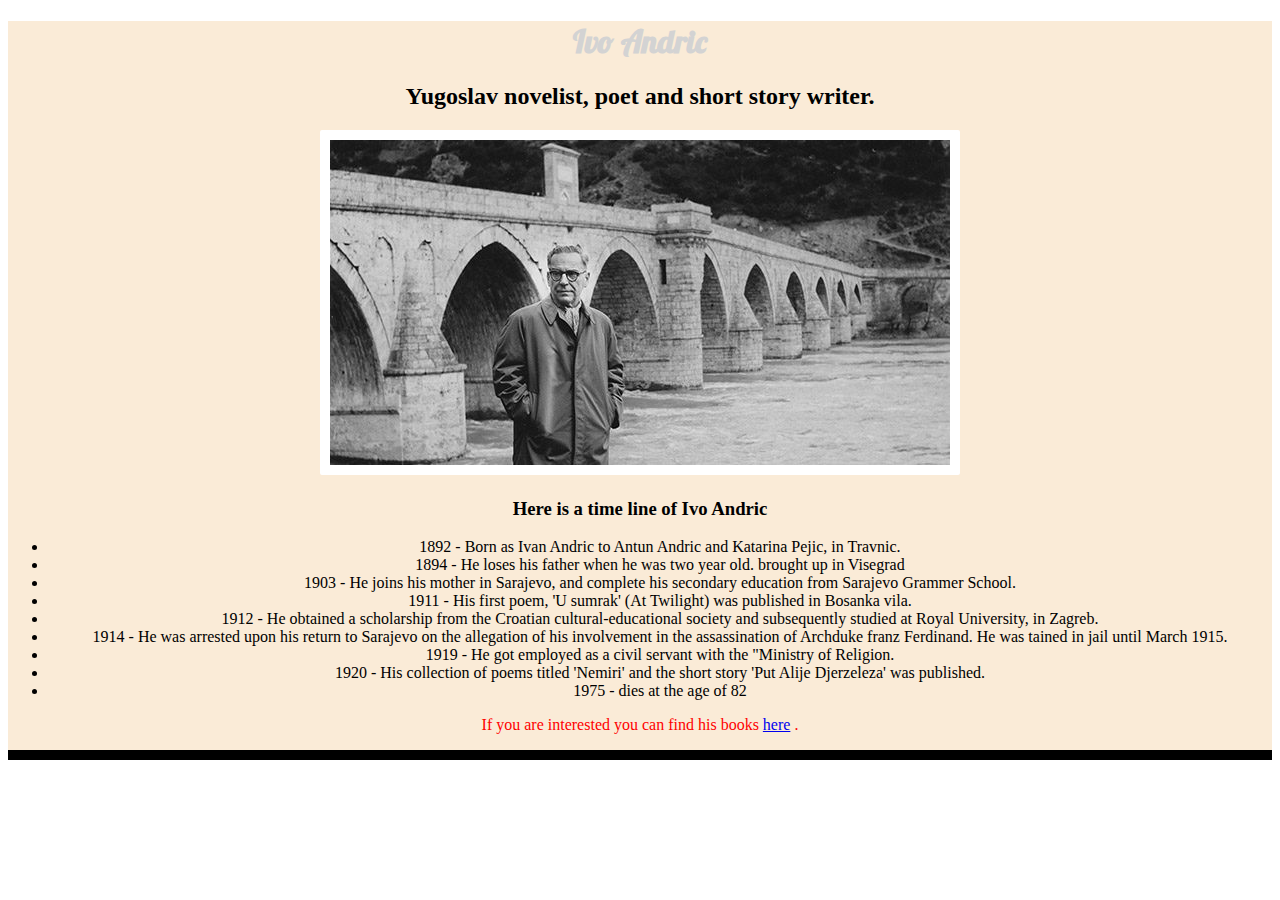
==== index.html @ 1961134b "Add more styling" ====
<!-- Tribute Page -->
<!DOCTYPE html>
<html lang="en">
<head>
    <meta charset="UTF-8">
    <title>Tribute-Page</title>
    <link rel="stylesheet" type="text/css" href="https://fonts.googleapis.com/css?family=Lobster">
    <link rel="stylesheet" type="text/css" href="css/style.css">
</head>
<body>
    <div class="silver-background">
        <header>
            <h1>Ivo Andric</h1>
            <h2>Yugoslav novelist, poet and short story writer.</h2>
        </header>
        <img class="thick-white-border" src="css/Ivo-Andric-na-drini-cuprija-620x325.jpg" alt="Ivo Andric standing next to a bridge.">
        <h3>Here is a time line of Ivo Andric</h3>
        <ul>
            <li>1892 - Born as Ivan Andric to Antun Andric and Katarina Pejic, in Travnic.</li>
            <li>1894 - He loses his father when he was two year old. brought up in Visegrad </li>
            <li>1903 - He joins his mother in Sarajevo, and complete his secondary education from Sarajevo Grammer School.</li>
            <li>1911 - His first poem, 'U sumrak' (At Twilight) was published in Bosanka vila.</li>
            <li>1912 - He obtained a scholarship from the Croatian cultural-educational society and subsequently studied at
            Royal University, in Zagreb.</li>
            <li>1914 - He was arrested upon his return to Sarajevo on the allegation of his involvement in the assassination of
            Archduke franz Ferdinand. He was tained in jail until March 1915.</li>
            <li>1919 - He got employed as a civil servant with the "Ministry of Religion.</li>
            <li>1920 - His collection of poems titled 'Nemiri' and the short story 'Put Alije Djerzeleza' was published.</li>
            <li>1975 - dies at the age of 82</li>
         </ul>
            <p class="red-text silver-background">If you are interested you can find his books <a href="#">here</a> .</p>
            <div class="box"></div>
    </div>
</body>
</html>
---- css/style.css ----
body {
    background-color: white;
    text-align: center;
}

h1 {color: lightgray;
    font-family: Lobster, SansSerif;
    }
.silver-background {
    background-color: antiquewhite;
}

.box {
    border-style:solid;
    border-color:black;
    border-width: 5px;
    text-align: center;
}

.red-text {
    color: red;
}

p {
    font-size: 16px;
    font-family: SansSerif;
    text-align: center;
}

.smaller-image {
    width: 100px;
}

.thick-white-border {
    border-width: 10px;
    border-style: solid;
    border-color: white;
    border-radius:2px;
}
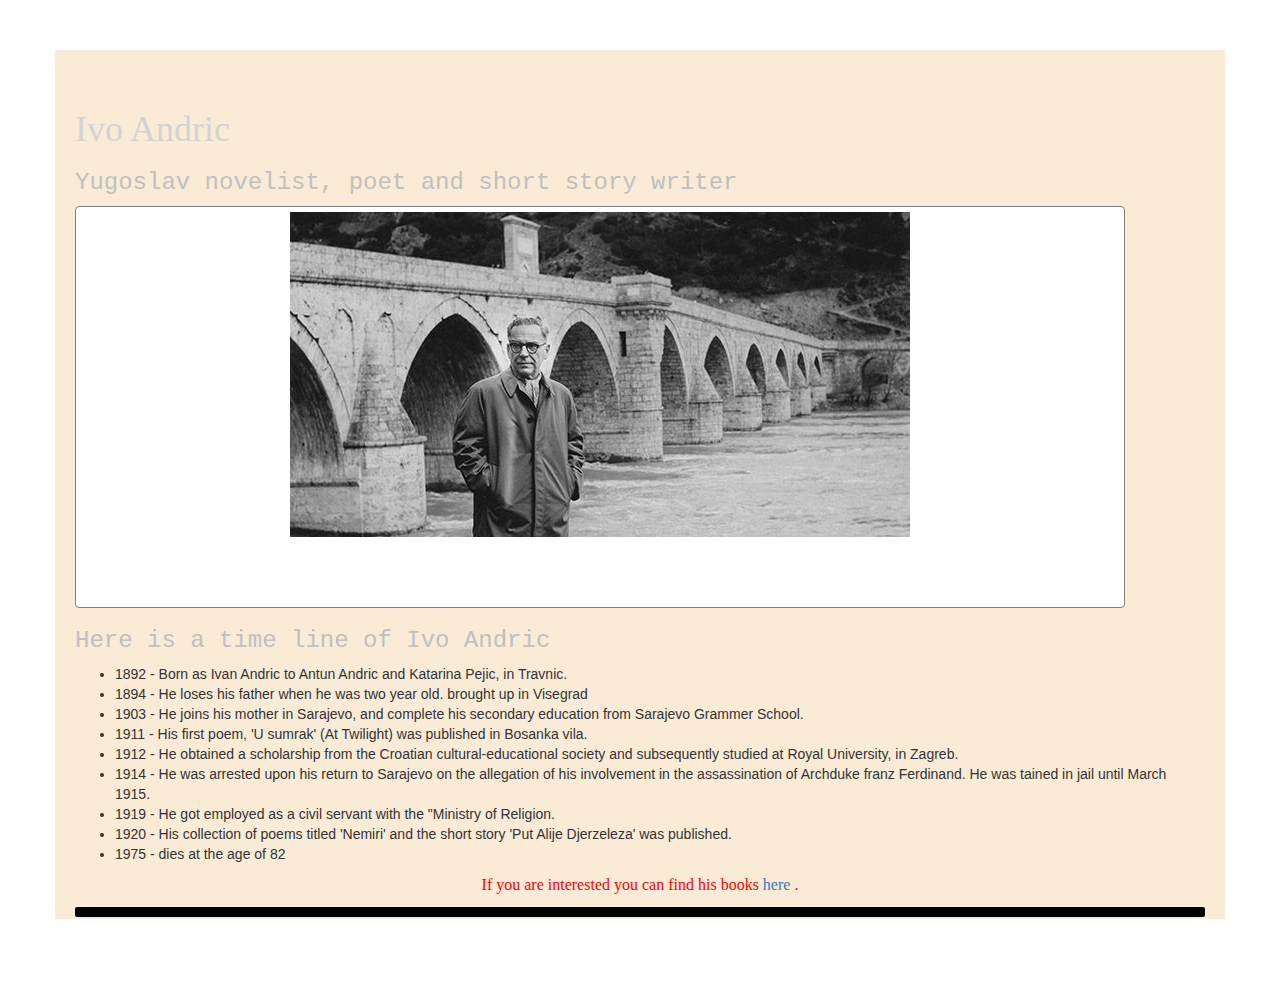
==== commit b3c51e60: "Add bootstrap" ====
--- a/index.html
+++ b/index.html
@@ -4,32 +4,38 @@
 <head>
     <meta charset="UTF-8">
     <title>Tribute-Page</title>
+    <link rel="stylesheet" href="https://maxcdn.bootstrapcdn.com/bootstrap/3.3.7/css/bootstrap.min.css" integrity="sha384-BVYiiSIFeK1dGmJRAkycuHAHRg32OmUcww7on3RYdg4Va+PmSTsz/K68vbdEjh4u" crossorigin="anonymous">
     <link rel="stylesheet" type="text/css" href="https://fonts.googleapis.com/css?family=Lobster">
     <link rel="stylesheet" type="text/css" href="css/style.css">
 </head>
 <body>
-    <div class="silver-background">
-        <header>
-            <h1>Ivo Andric</h1>
-            <h2>Yugoslav novelist, poet and short story writer.</h2>
-        </header>
-        <img class="thick-white-border" src="css/Ivo-Andric-na-drini-cuprija-620x325.jpg" alt="Ivo Andric standing next to a bridge.">
-        <h3>Here is a time line of Ivo Andric</h3>
-        <ul>
-            <li>1892 - Born as Ivan Andric to Antun Andric and Katarina Pejic, in Travnic.</li>
-            <li>1894 - He loses his father when he was two year old. brought up in Visegrad </li>
-            <li>1903 - He joins his mother in Sarajevo, and complete his secondary education from Sarajevo Grammer School.</li>
-            <li>1911 - His first poem, 'U sumrak' (At Twilight) was published in Bosanka vila.</li>
-            <li>1912 - He obtained a scholarship from the Croatian cultural-educational society and subsequently studied at
-            Royal University, in Zagreb.</li>
-            <li>1914 - He was arrested upon his return to Sarajevo on the allegation of his involvement in the assassination of
-            Archduke franz Ferdinand. He was tained in jail until March 1915.</li>
-            <li>1919 - He got employed as a civil servant with the "Ministry of Religion.</li>
-            <li>1920 - His collection of poems titled 'Nemiri' and the short story 'Put Alije Djerzeleza' was published.</li>
-            <li>1975 - dies at the age of 82</li>
-         </ul>
-            <p class="red-text silver-background">If you are interested you can find his books <a href="#">here</a> .</p>
+    <div class="container-fluid">
+         <div class="antiquewhite-background">
+            <header>
+                <h1>Ivo Andric</h1>
+                <h3>Yugoslav novelist, poet and short story writer</h3>
+            </header>
+        <div class="thumbnail">
+            <img src="css/Ivo-Andric-na-drini-cuprija-620x325.jpg" alt="Ivo Andric standing next to a bridge.">
+        </div>
+            <h3>Here is a time line of Ivo Andric</h3>
+            <ul>
+                <li>1892 - Born as Ivan Andric to Antun Andric and Katarina Pejic, in Travnic.</li>
+                <li>1894 - He loses his father when he was two year old. brought up in Visegrad </li>
+                <li>1903 - He joins his mother in Sarajevo, and complete his secondary education from Sarajevo Grammer School.</li>
+                <li>1911 - His first poem, 'U sumrak' (At Twilight) was published in Bosanka vila.</li>
+                <li>1912 - He obtained a scholarship from the Croatian cultural-educational society and subsequently studied at
+                Royal University, in Zagreb.</li>
+                <li>1914 - He was arrested upon his return to Sarajevo on the allegation of his involvement in the assassination of
+                Archduke franz Ferdinand. He was tained in jail until March 1915.</li>
+                <li>1919 - He got employed as a civil servant with the "Ministry of Religion.</li>
+                <li>1920 - His collection of poems titled 'Nemiri' and the short story 'Put Alije Djerzeleza' was published.</li>
+                <li>1975 - dies at the age of 82</li>
+             </ul>
+                 <p class="red-text silver-background">If you are interested you can find his books <a href="#">here</a> .</p>
             <div class="box"></div>
+        </div>
     </div>
+
 </body>
 </html>--- a/css/style.css
+++ b/css/style.css
@@ -1,19 +1,32 @@
 body {
     background-color: white;
-    text-align: center;
 }
 
 h1 {color: lightgray;
-    font-family: Lobster, SansSerif;
+    font-family: SansSerif;
     }
-.silver-background {
+
+h3 {
+    color: silver;
+    font-family: monospace;
+}
+.antiquewhite-background {
     background-color: antiquewhite;
+    padding-top: 40px;
+    padding-right: 20px;
+    padding-bottom: 2px;
+    padding-left: 20px;
+    margin-top: 50px;
+    margin-right: 40px;
+    margin-bottom: 70px;
+    margin-left: 40px;
 }
 
 .box {
     border-style:solid;
     border-color:black;
     border-width: 5px;
+    border-radius: 2px;
     text-align: center;
 }
 
@@ -31,9 +44,11 @@
     width: 100px;
 }
 
-.thick-white-border {
-    border-width: 10px;
-    border-style: solid;
-    border-color: white;
-    border-radius:2px;
+.thumbnail {
+    border: 1px solid  gray;
+    margin-top: 3px ;
+    margin-right: 80px;
+    margin-bottom: 3px;
+    padding: 5px 5px 70px 5px;
+    max-width: ;
 }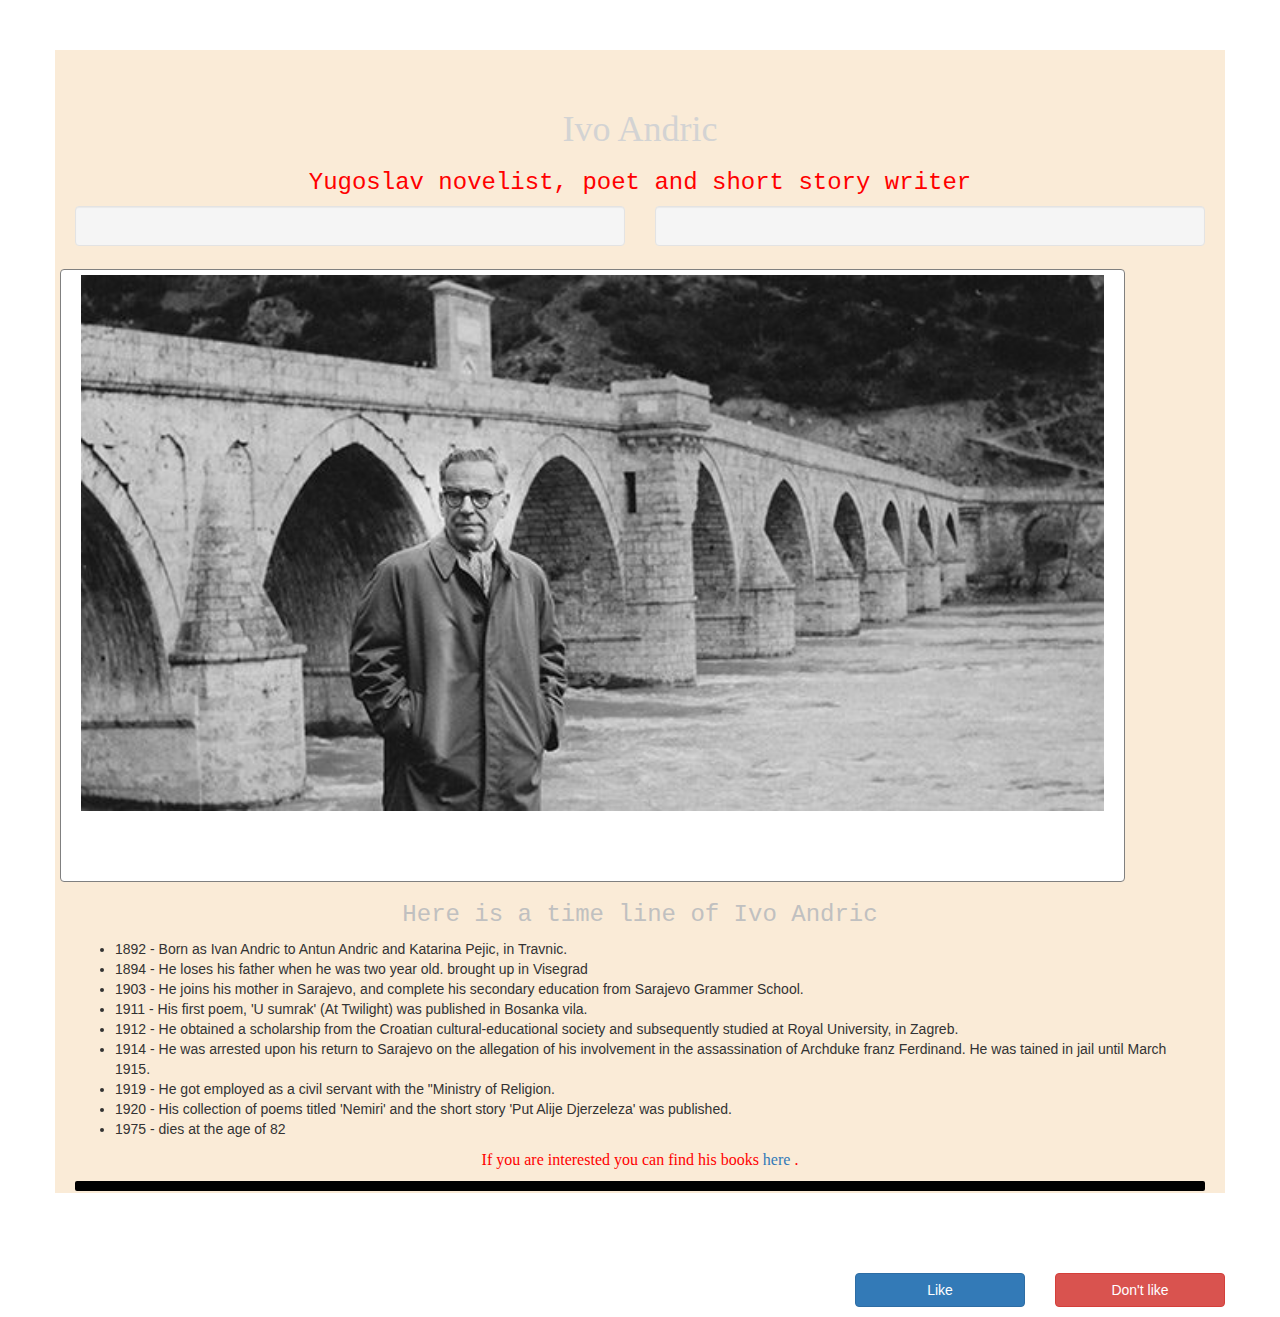
==== commit 38e320a9: "bootstraping" ====
--- a/index.html
+++ b/index.html
@@ -9,16 +9,30 @@
     <link rel="stylesheet" type="text/css" href="css/style.css">
 </head>
 <body>
+
     <div class="container-fluid">
          <div class="antiquewhite-background">
             <header>
-                <h1>Ivo Andric</h1>
-                <h3>Yugoslav novelist, poet and short story writer</h3>
+                <h1 class="text-center">Ivo Andric</h1>
+                <h3 class="text-center red-text">Yugoslav novelist, poet and short story writer</h3>
             </header>
-        <div class="thumbnail">
-            <img src="css/Ivo-Andric-na-drini-cuprija-620x325.jpg" alt="Ivo Andric standing next to a bridge.">
+
+             <div class="row">
+                 <div class="col-xs-6">
+                     <div class="well"></div>
+                 </div>
+                 <div class="col-xs-6">
+                     <div class="well"></div>
+                 </div>
+             </div>
+
+
+        <div class="row thumbnail">
+            <img class="col-xs-12" src="css/Ivo-Andric-na-drini-cuprija-620x325.jpg" alt="Ivo Andric standing next to a bridge.">
         </div>
-            <h3>Here is a time line of Ivo Andric</h3>
+
+            <h3 class="text-center">Here is a time line of Ivo Andric</h3>
+             <div class="content">
             <ul>
                 <li>1892 - Born as Ivan Andric to Antun Andric and Katarina Pejic, in Travnic.</li>
                 <li>1894 - He loses his father when he was two year old. brought up in Visegrad </li>
@@ -32,8 +46,17 @@
                 <li>1920 - His collection of poems titled 'Nemiri' and the short story 'Put Alije Djerzeleza' was published.</li>
                 <li>1975 - dies at the age of 82</li>
              </ul>
+             </div>
                  <p class="red-text silver-background">If you are interested you can find his books <a href="#">here</a> .</p>
             <div class="box"></div>
+        </div>
+        <div class="row" id="footer">
+            <div class="col-xs-8"></div>
+            <div class="col-xs-2"><button class="btn btn-block btn-primary">Like</button>
+            </div>
+            <div class="col-xs-2"><button class="btn btn-block btn-danger">Don't like</button>
+            </div>
+
         </div>
     </div>
 
--- a/css/style.css
+++ b/css/style.css
@@ -1,6 +1,12 @@
 body {
     background-color: white;
 }
+
+#footer {
+    padding: 10px 40px 10px 40px;
+
+    }
+
 
 h1 {color: lightgray;
     font-family: SansSerif;
@@ -12,10 +18,7 @@
 }
 .antiquewhite-background {
     background-color: antiquewhite;
-    padding-top: 40px;
-    padding-right: 20px;
-    padding-bottom: 2px;
-    padding-left: 20px;
+    padding: 40px 20px 2px 20px;
     margin-top: 50px;
     margin-right: 40px;
     margin-bottom: 70px;
@@ -40,9 +43,6 @@
     text-align: center;
 }
 
-.smaller-image {
-    width: 100px;
-}
 
 .thumbnail {
     border: 1px solid  gray;
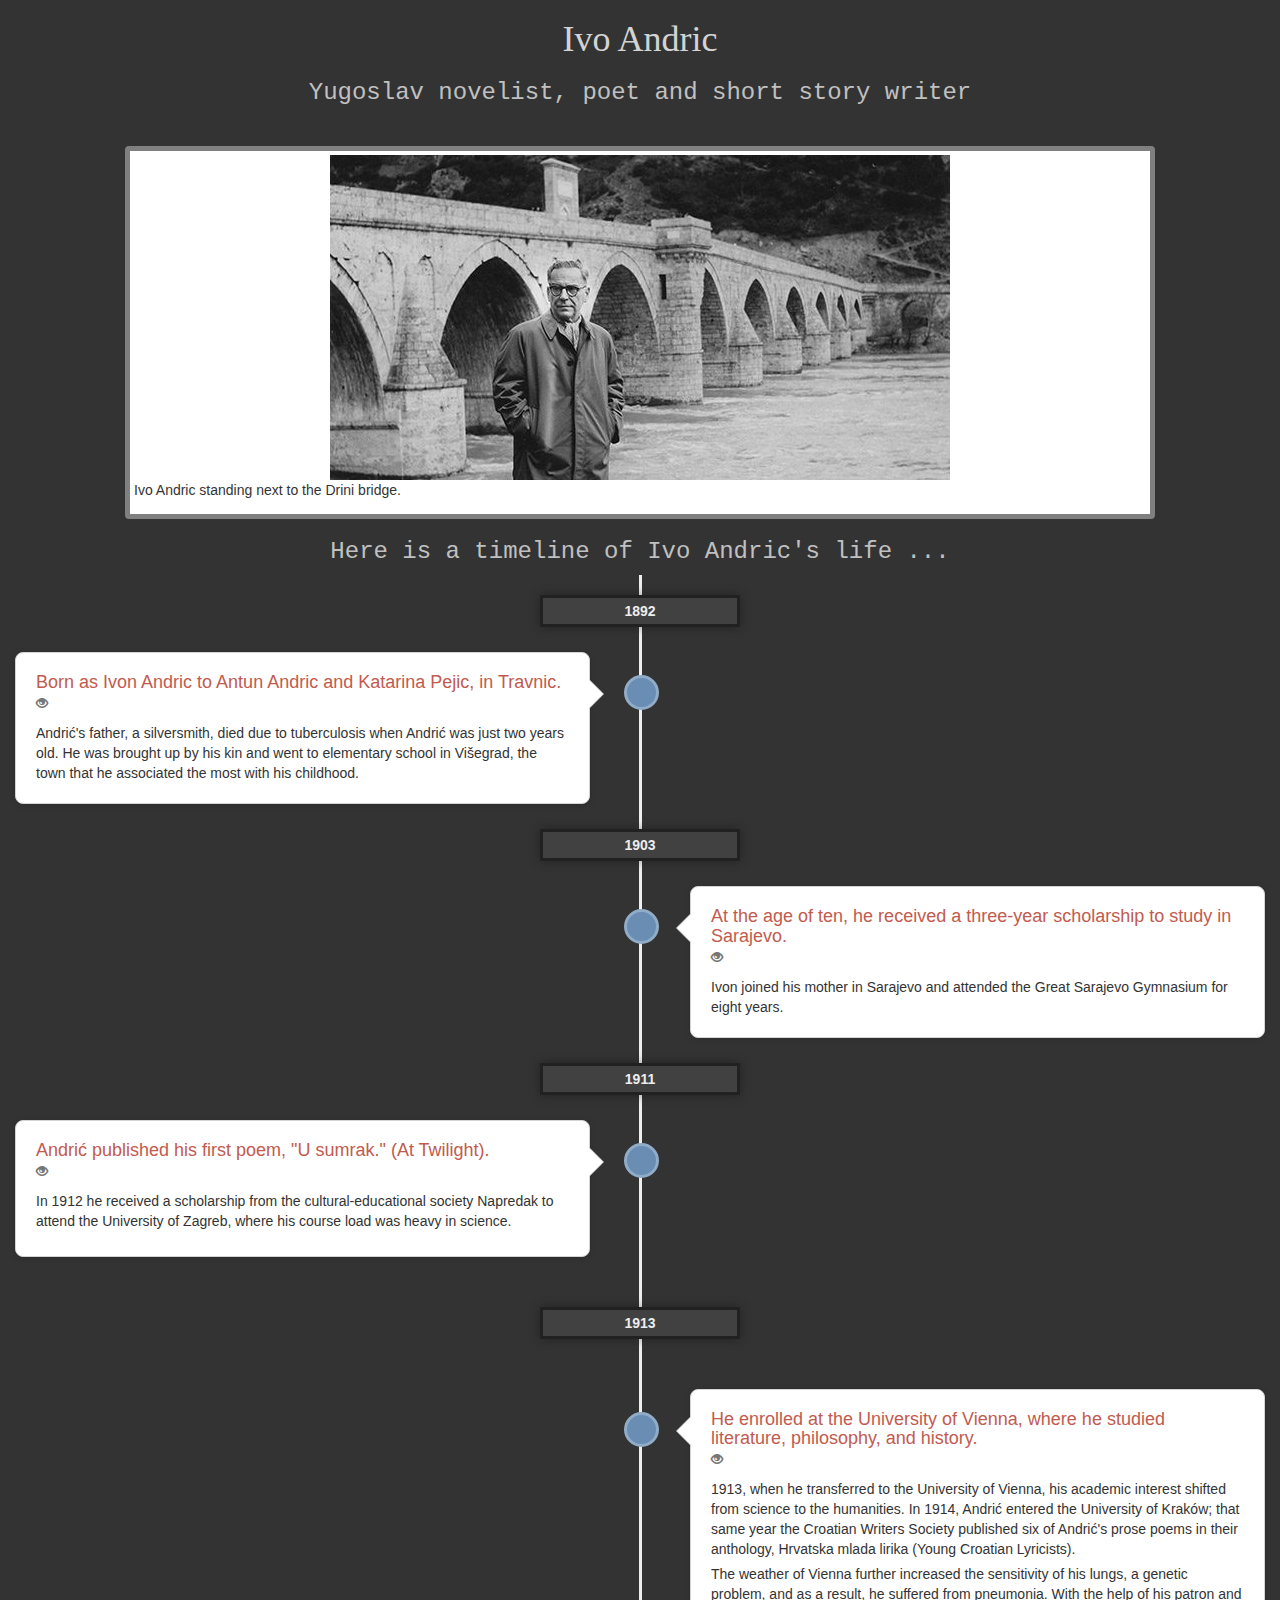
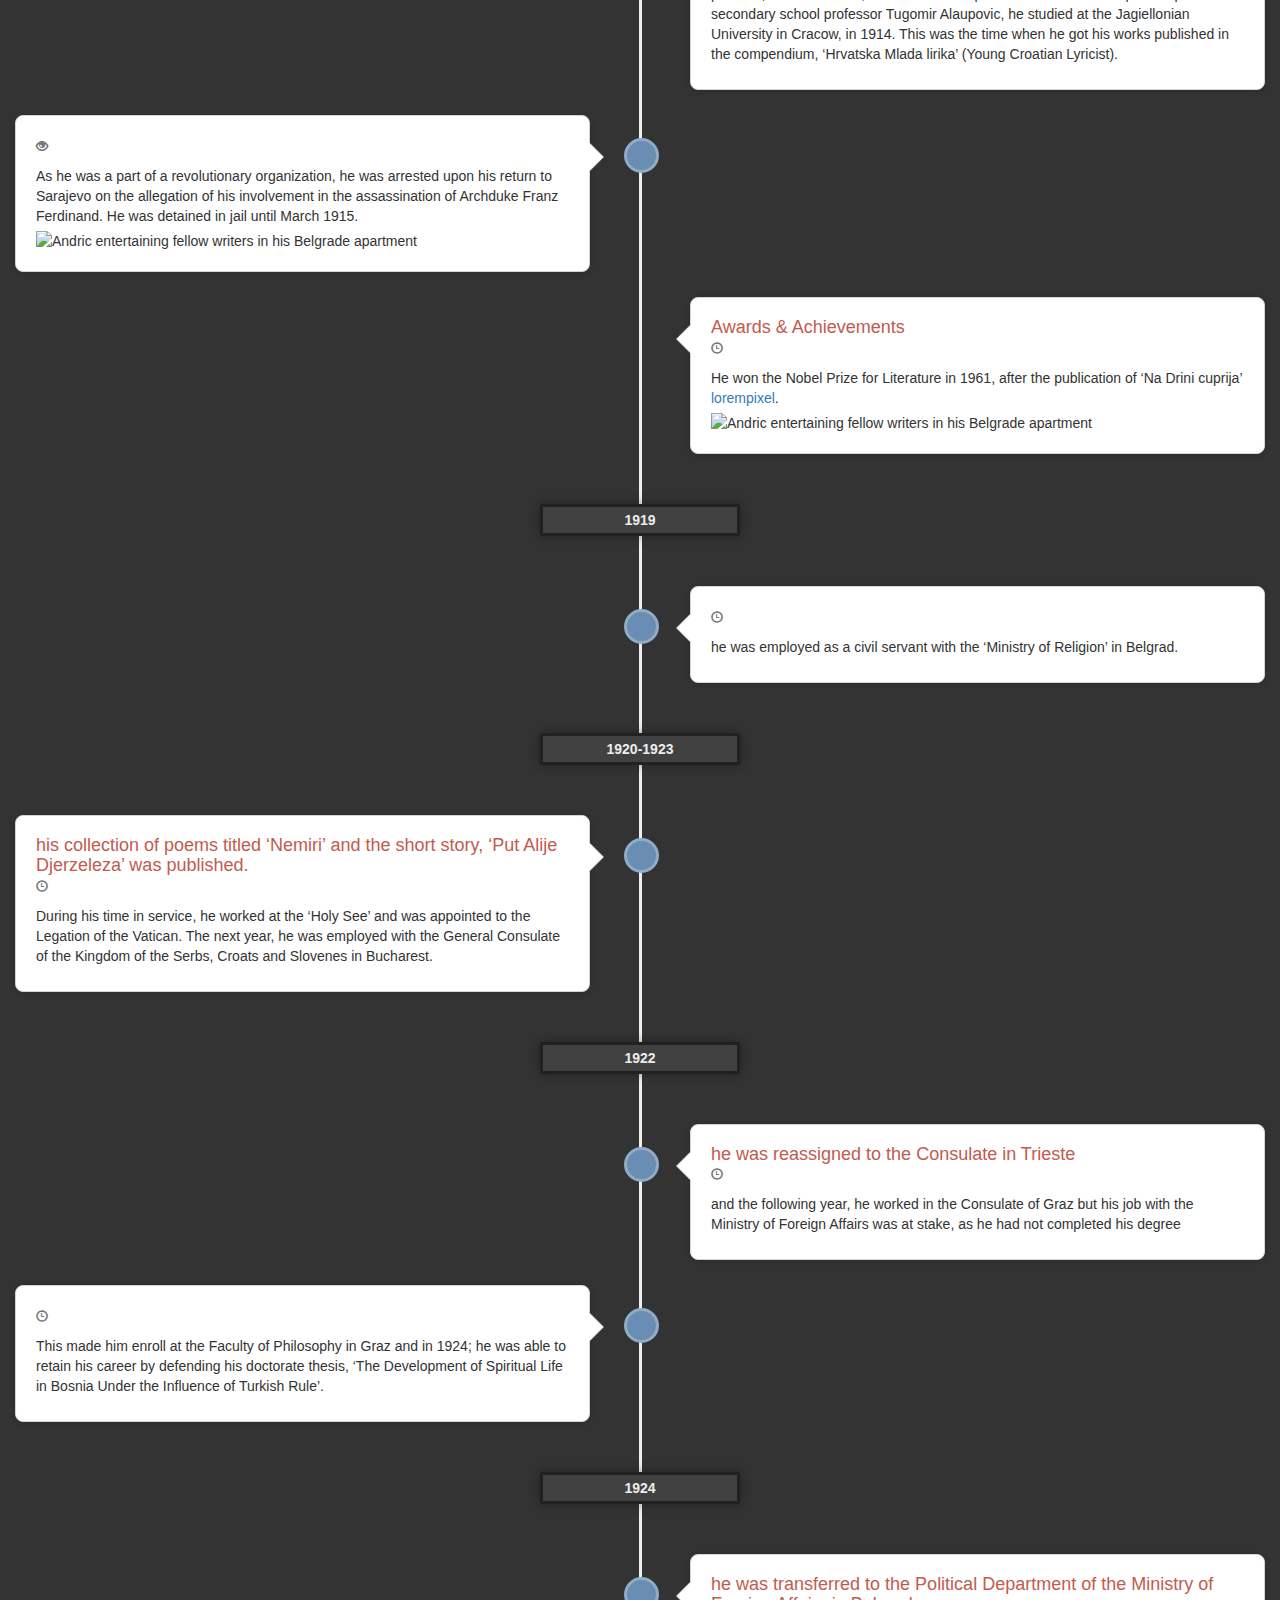
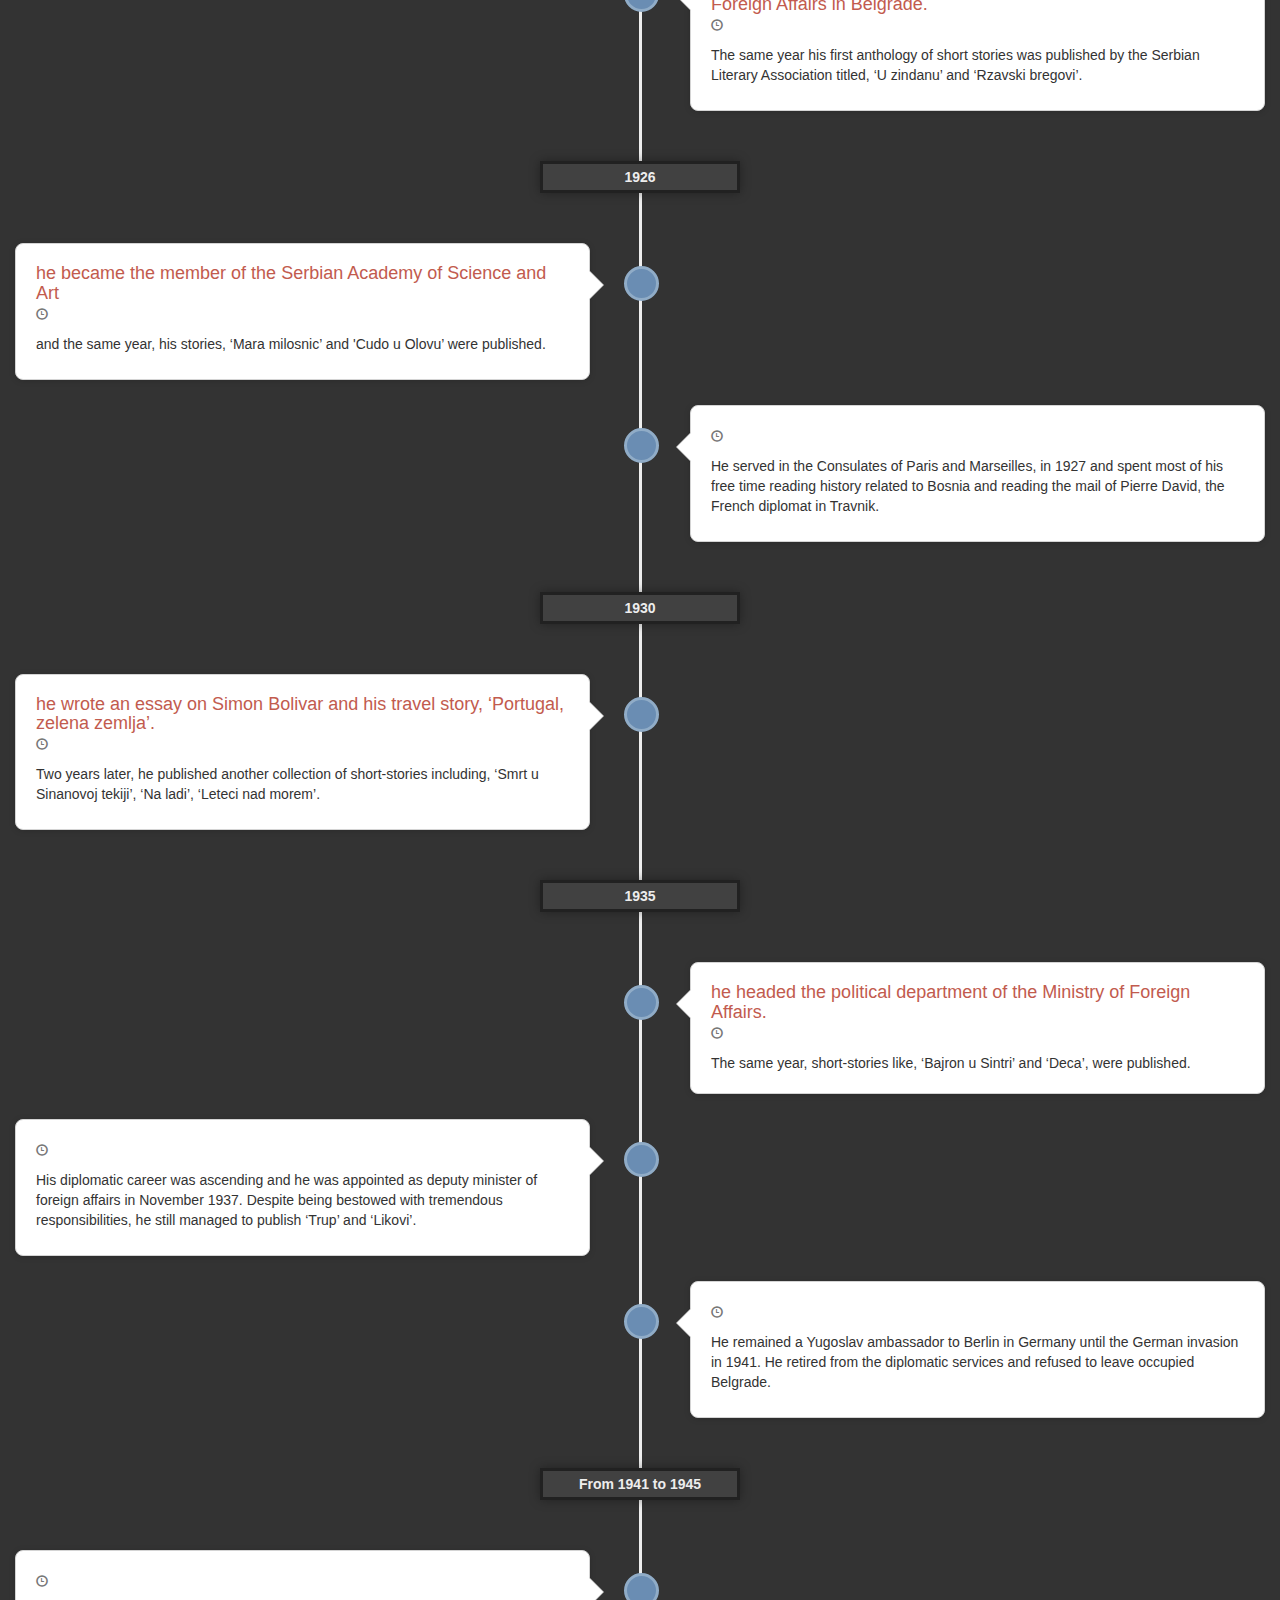
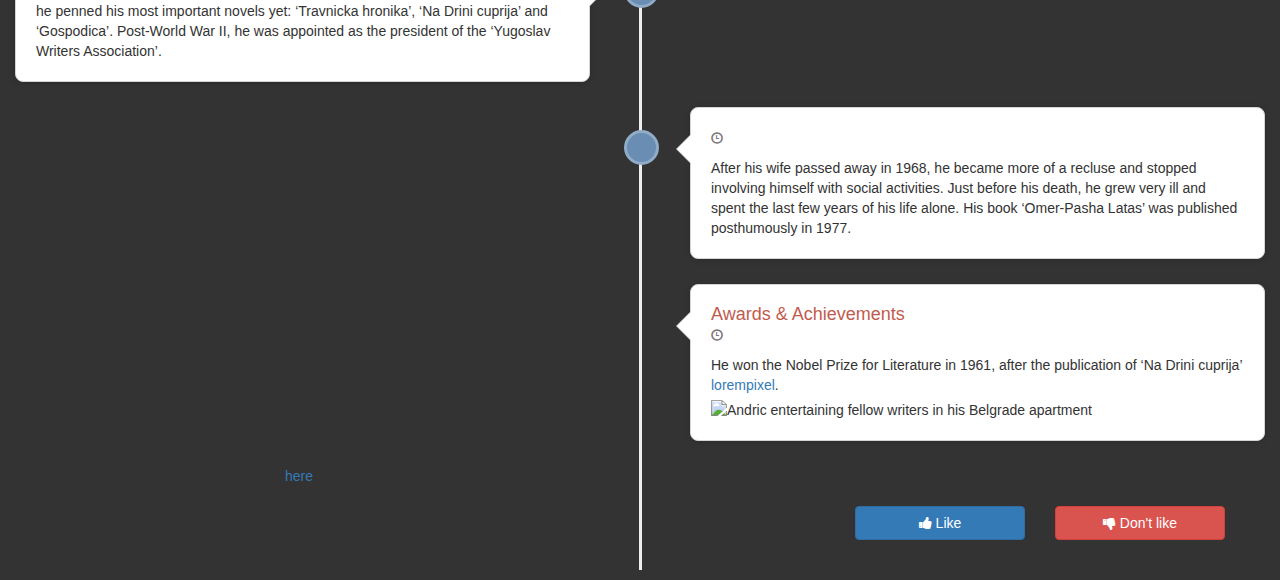
==== commit fa91e615: "Merge pull request #5 from onetoughcookie226/development" ====
--- a/index.html
+++ b/index.html
@@ -5,56 +5,358 @@
     <meta charset="UTF-8">
     <title>Tribute-Page</title>
     <link rel="stylesheet" href="https://maxcdn.bootstrapcdn.com/bootstrap/3.3.7/css/bootstrap.min.css" integrity="sha384-BVYiiSIFeK1dGmJRAkycuHAHRg32OmUcww7on3RYdg4Va+PmSTsz/K68vbdEjh4u" crossorigin="anonymous">
+    <link rel="stylesheet" href="https://maxcdn.bootstrapcdn.com/font-awesome/4.7.0/css/font-awesome.min.css">
+    <link rel="stylesheet" type="text/css" media="all" href="css/bootstrap-glyphicons.css">
     <link rel="stylesheet" type="text/css" href="https://fonts.googleapis.com/css?family=Lobster">
     <link rel="stylesheet" type="text/css" href="css/style.css">
+    <script type="text/javascript" src="js/jquery-1.11.0.min.js"></script>
 </head>
 <body>
-
     <div class="container-fluid">
-         <div class="antiquewhite-background">
+         <div class="">
             <header>
                 <h1 class="text-center">Ivo Andric</h1>
-                <h3 class="text-center red-text">Yugoslav novelist, poet and short story writer</h3>
+                <h3 class="text-center red-text">Yugoslav novelist, poet and short story writer </h3>
+                <p>and winer of the Nobel Prize in Literature in 1961</p>
             </header>
-
-             <div class="row">
-                 <div class="col-xs-6">
-                     <div class="well"></div>
-                 </div>
-                 <div class="col-xs-6">
-                     <div class="well"></div>
+             <div class="thumbnail">
+                 <img class="img-responsive" src="css/Ivo-Andric-na-drini-cuprija-620x325.jpg" alt="">
+                 <div>
+                     <p>Ivo Andric standing next to the Drini bridge.</p>
                  </div>
              </div>
-
-
-        <div class="row thumbnail">
-            <img class="col-xs-12" src="css/Ivo-Andric-na-drini-cuprija-620x325.jpg" alt="Ivo Andric standing next to a bridge.">
-        </div>
-
-            <h3 class="text-center">Here is a time line of Ivo Andric</h3>
              <div class="content">
-            <ul>
-                <li>1892 - Born as Ivan Andric to Antun Andric and Katarina Pejic, in Travnic.</li>
-                <li>1894 - He loses his father when he was two year old. brought up in Visegrad </li>
-                <li>1903 - He joins his mother in Sarajevo, and complete his secondary education from Sarajevo Grammer School.</li>
-                <li>1911 - His first poem, 'U sumrak' (At Twilight) was published in Bosanka vila.</li>
-                <li>1912 - He obtained a scholarship from the Croatian cultural-educational society and subsequently studied at
-                Royal University, in Zagreb.</li>
-                <li>1914 - He was arrested upon his return to Sarajevo on the allegation of his involvement in the assassination of
-                Archduke franz Ferdinand. He was tained in jail until March 1915.</li>
-                <li>1919 - He got employed as a civil servant with the "Ministry of Religion.</li>
-                <li>1920 - His collection of poems titled 'Nemiri' and the short story 'Put Alije Djerzeleza' was published.</li>
-                <li>1975 - dies at the age of 82</li>
-             </ul>
-             </div>
+                 <h3 class="text-center">Here is a timeline of Ivo Andric's life ...</h3>
+                 <ul class="timeline">
+                     <li><div class="tldate">1892</div></li>
+                     <li>
+                         <div class="tl-circ"></div>
+                         <div class="timeline-panel">
+                             <div class="tl-heading">
+                                 <h4>Born as Ivon Andric to Antun Andric and Katarina Pejic, in Travnic.</h4>
+                                 <p><small class="text-muted"><i class="glyphicon glyphicon-eye-open"></i></small></p>
+                             </div>
+                             <div class="tl-body">
+                                 <p>Andrić's  father, a silversmith, died due to tuberculosis when Andrić was just two years old.
+                                    He was brought up by his kin and went to elementary school in Višegrad, the town that he associated the most with his childhood. </p>
+                             </div>
+                         </div>
+                     </li>
+                     <li><div class="tldate">1903</div></li>
+                     <li class="timeline-inverted">
+                         <div class="tl-circ"></div>
+                         <div class="timeline-panel">
+                             <div class="tl-heading">
+                                 <h4>At the age of ten, he received a three-year scholarship to study in Sarajevo.</h4>
+                                 <p><small class="text-muted"><i class="glyphicon glyphicon-eye-open"></i></small></p>
+                             </div>
+                             <div class="tl-body">
+                                 <p>Ivon joined his mother in Sarajevo and attended the Great Sarajevo Gymnasium for eight years.</p>
+                             </div>
+                         </div>
+                     </li>
+                     <li><div class="tldate">1911</div></li>
+                     <li>
+                         <div class="tl-circ"></div>
+                         <div class="timeline-panel">
+                             <div class="tl-heading">
+                                 <h4>Andrić published his first poem, "U sumrak." (At Twilight).</h4>
+                                 <p><small class="text-muted"><i class="glyphicon glyphicon-eye-open"></i></small></p>
+                             </div>
+                             <div class="tl-body">
+                                 <p>In 1912 he received a scholarship from the cultural-educational society Napredak to attend the University of Zagreb, where his course load was heavy in science.</p>
+                                 </p>
+                             </div>
+                         </div>
+                     </li>
+                     <li>
+                     <li><div class="tldate">1913</div></li>
+                     <li>
+                     <li class="timeline-inverted">
+                         <div class="tl-circ"></div>
+                         <div class="timeline-panel">
+                             <div class="tl-heading">
+                                 <h4>He enrolled at the University of Vienna, where he studied literature, philosophy, and history.</h4>
+                                 <p><small class="text-muted"><i class="glyphicon glyphicon-eye-open"></i></small></p>
+                             </div>
+                             <div class="tl-body">
+                                 <p> 1913, when he transferred to the University of Vienna, his academic interest shifted from science to the humanities. In 1914, Andrić entered the University of Kraków; that same year the Croatian Writers Society published six of Andrić's prose poems in their anthology, Hrvatska mlada lirika (Young Croatian Lyricists).</p>
+                                 <p>The weather of Vienna further increased the sensitivity of his lungs, a genetic problem, and as a result, he suffered from pneumonia.
+                                     With the help of his patron and secondary school professor Tugomir Alaupovic, he studied at the Jagiellonian University in Cracow, in 1914. This was the time when he got his works published in the compendium, ‘Hrvatska Mlada lirika’ (Young Croatian Lyricist).</p>
+                                 </p>
+
+                             </div>
+                         </div>
+                     </li>
+
+
+                     <li>
+                         <div class="tl-circ"></div>
+                         <div class="timeline-panel">
+                             <div class="tl-heading">
+                                 <h4></h4>
+                                 <p><small class="text-muted"><i class="glyphicon glyphicon-eye-open"></i></small></p>
+                             </div>
+                             <div class="tl-body">
+                                 <p>As he was a part of a revolutionary organization, he was arrested upon his return to Sarajevo on the allegation of his involvement in the assassination of Archduke Franz Ferdinand. He was detained in jail until March 1915.</p>
+                                 <p><img class="img-responsive" src="css/Young-Bosnia-Štrajkacki-odborsarajevskih-djackih-demonstracija-februar-1912.jpg" alt="Andric entertaining fellow writers in his Belgrade apartment"></p>
+
+                             </div>
+                         </div>
+                     </li>
+                     <li class="timeline-inverted">
+                         <div class="timeline-panel">
+                             <div class="tl-heading">
+                                 <h4>Awards & Achievements</h4>
+                                 <p><small class="text-muted"><i class="glyphicon glyphicon-time"></i></small></p>
+                             </div>
+                             <div class="tl-body">
+                                 <p>He won the Nobel Prize for Literature in 1961, after the publication of ‘Na Drini cuprija’ <a href="http://lorempixel.com/">lorempixel</a>.</p>
+
+                                 <p><img class="img-responsive" src="css/Young-Bosnia-Štrajkacki-odborsarajevskih-djackih-demonstracija-februar-1912.jpg" alt="Andric entertaining fellow writers in his Belgrade apartment"></p>
+                             </div>
+                         </div>
+                     </li>
+
+                     <li>
+                     <li><div class="tldate">1919</div></li>
+                     <li>
+
+                     <li class="timeline-inverted">
+                         <div class="tl-circ"></div>
+                         <div class="timeline-panel">
+                             <div class="tl-heading">
+                                 <h4></h4>
+                                 <p><small class="text-muted"><i class="glyphicon glyphicon-time"></i></small></p>
+                             </div>
+                             <div class="tl-body">
+                                 <p>he was employed as a civil servant with the ‘Ministry of Religion’ in Belgrad.</p>
+                                 </p>
+                             </div>
+                         </div>
+                     </li>
+
+                     <li>
+                     <li><div class="tldate">1920-1923</div></li>
+                     <li>
+
+                     <li class="">
+                         <div class="tl-circ"></div>
+                         <div class="timeline-panel">
+                             <div class="tl-heading">
+                                 <h4>his collection of poems titled ‘Nemiri’ and the short story, ‘Put Alije Djerzeleza’ was published.</h4>
+                                 <p><small class="text-muted"><i class="glyphicon glyphicon-time"></i></small></p>
+                             </div>
+                             <div class="tl-body">
+                                 <p>During his time in service, he worked at the ‘Holy See’ and was appointed to the Legation of the Vatican. The next year, he was employed with the General Consulate of the Kingdom of the Serbs, Croats and Slovenes in Bucharest.</p>
+                                 </p>
+                             </div>
+                         </div>
+                     </li>
+
+                     <li>
+                     <li><div class="tldate">1922</div></li>
+                     <li>
+
+                     <li class="timeline-inverted">
+                         <div class="tl-circ"></div>
+                         <div class="timeline-panel">
+                             <div class="tl-heading">
+                                 <h4>he was reassigned to the Consulate in Trieste </h4>
+                                 <p><small class="text-muted"><i class="glyphicon glyphicon-time"></i></small></p>
+                             </div>
+                             <div class="tl-body">
+                                 <p>and the following year, he worked in the Consulate of Graz but his job with the Ministry of Foreign Affairs was at stake, as he had not completed his degree</p>
+                                 </p>
+                             </div>
+                         </div>
+                     </li>
+
+                     <li>
+                         <div class="tl-circ"></div>
+                         <div class="timeline-panel">
+                             <div class="tl-heading">
+                                 <h4></h4>
+                                 <p><small class="text-muted"><i class="glyphicon glyphicon-time"></i></small></p>
+                             </div>
+                             <div class="tl-body">
+                                 <p>This made him enroll at the Faculty of Philosophy in Graz and in 1924; he was able to retain his career by defending his doctorate thesis, ‘The Development of Spiritual Life in Bosnia Under the Influence of Turkish Rule’.</p>
+                                 </p>
+                             </div>
+                         </div>
+                     </li>
+
+                     <li>
+                     <li><div class="tldate">1924</div></li>
+                     <li>
+
+                     <li class="timeline-inverted">
+                         <div class="tl-circ"></div>
+                         <div class="timeline-panel">
+                             <div class="tl-heading">
+                                 <h4>he was transferred to the Political Department of the Ministry of Foreign Affairs in Belgrade.</h4>
+                                 <p><small class="text-muted"><i class="glyphicon glyphicon-time"></i></small></p>
+                             </div>
+                             <div class="tl-body">
+                                 <p>The same year his first anthology of short stories was published by the Serbian Literary Association titled, ‘U zindanu’ and ‘Rzavski bregovi’.</p>
+                                 </p>
+                             </div>
+                         </div>
+                     </li>
+
+                     <li>
+                     <li><div class="tldate">1926</div></li>
+                     <li>
+
+                     <li>
+                         <div class="tl-circ"></div>
+                         <div class="timeline-panel">
+                             <div class="tl-heading">
+                                 <h4>he became the member of the Serbian Academy of Science and Art</h4>
+                                 <p><small class="text-muted"><i class="glyphicon glyphicon-time"></i></small></p>
+                             </div>
+                             <div class="tl-body">
+                                 <p>and the same year, his stories, ‘Mara milosnic’ and 'Cudo u Olovu’ were published.</p>
+                                 </p>
+                             </div>
+                         </div>
+                     </li>
+
+                     <li class="timeline-inverted">
+                         <div class="tl-circ"></div>
+                         <div class="timeline-panel">
+                             <div class="tl-heading">
+                                 <h4></h4>
+                                 <p><small class="text-muted"><i class="glyphicon glyphicon-time"></i></small></p>
+                             </div>
+                             <div class="tl-body">
+                                 <p>He served in the Consulates of Paris and Marseilles, in 1927 and spent most of his free time reading history related to Bosnia and reading the mail of Pierre David, the French diplomat in Travnik.</p>
+                                 </p>
+                             </div>
+                         </div>
+                     </li>
+
+                     <li>
+                     <li><div class="tldate">1930</div></li>
+                     <li>
+
+                     <li>
+                         <div class="tl-circ"></div>
+                         <div class="timeline-panel">
+                             <div class="tl-heading">
+                                 <h4>he wrote an essay on Simon Bolivar and his travel story, ‘Portugal, zelena zemlja’.</h4>
+                                 <p><small class="text-muted"><i class="glyphicon glyphicon-time"></i></small></p>
+                             </div>
+                             <div class="tl-body">
+                                 <p>Two years later, he published another collection of short-stories including, ‘Smrt u Sinanovoj tekiji’, ‘Na ladi’, ‘Leteci nad morem’.</p>
+                                 </p>
+                             </div>
+                         </div>
+                     </li>
+                     <li>
+                     <li><div class="tldate">1935</div></li>
+                     <li>
+
+                     <li class="timeline-inverted">
+                         <div class="tl-circ"></div>
+                         <div class="timeline-panel">
+                             <div class="tl-heading">
+                                 <h4>he headed the political department of the Ministry of Foreign Affairs. </h4>
+                                 <p><small class="text-muted"><i class="glyphicon glyphicon-time"></i></small></p>
+                             </div>
+                             <div class="tl-body">
+                                 <p>The same year, short-stories like, ‘Bajron u Sintri’ and ‘Deca’, were published.</p>
+                             </div>
+                         </div>
+                     </li>
+
+
+                     <li>
+                         <div class="tl-circ"></div>
+                         <div class="timeline-panel">
+                             <div class="tl-heading">
+                                 <!--<h4></h4>-->
+                                 <p><small class="text-muted"><i class="glyphicon glyphicon-time"></i></small></p>
+                             </div>
+                             <div class="tl-body">
+
+                                 <p>His diplomatic career was ascending and he was appointed as deputy minister of foreign affairs in November 1937. Despite being bestowed with tremendous responsibilities, he still managed to publish ‘Trup’ and ‘Likovi’.</p>
+                                 </p>
+                             </div>
+                         </div>
+                     </li>
+
+                     <li class="timeline-inverted">
+                         <div class="tl-circ"></div>
+                         <div class="timeline-panel">
+                             <div class="tl-heading">
+                                 <!--<h4></h4>-->
+                                 <p><small class="text-muted"><i class="glyphicon glyphicon-time"></i></small></p>
+                             </div>
+                             <div class="tl-body">
+
+                                 <p> He remained a Yugoslav ambassador to Berlin in Germany until the German invasion in 1941. He retired from the diplomatic services and refused to leave occupied Belgrade.</p>
+                                 </p>
+                             </div>
+                         </div>
+                     </li>
+
+                     <li>
+                     <li><div class="tldate">From 1941 to 1945</div></li>
+                     <li>
+
+                     <li>
+                         <div class="tl-circ"></div>
+                         <div class="timeline-panel">
+                             <div class="tl-heading">
+                                 <h4></h4>
+                                 <p><small class="text-muted"><i class="glyphicon glyphicon-time"></i></small></p>
+                             </div>
+                             <div class="tl-body">
+                                 <p>he penned his most important novels yet: ‘Travnicka hronika’, ‘Na Drini cuprija’ and ‘Gospodica’. Post-World War II, he was appointed as the president of the ‘Yugoslav Writers Association’.</p>
+                             </div>
+                         </div>
+                     </li>
+
+
+                     <li class="timeline-inverted">
+                         <div class="tl-circ"></div>
+                         <div class="timeline-panel">
+                             <div class="tl-heading">
+                                 <h4></h4>
+                                 <p><small class="text-muted"><i class="glyphicon glyphicon-time"></i></small></p>
+                             </div>
+                             <div class="tl-body">
+                                 <p>After his wife passed away in 1968, he became more of a recluse and stopped involving himself with social activities. Just before his death, he grew very ill and spent the last few years of his life alone.
+                                     His book ‘Omer-Pasha Latas’ was published posthumously in 1977.</p>
+                             </div>
+                         </div>
+                     </li>
+
+
+
+                     <li class="timeline-inverted">
+                         <div class="timeline-panel">
+                             <div class="tl-heading">
+                                 <h4>Awards & Achievements</h4>
+                                 <p><small class="text-muted"><i class="glyphicon glyphicon-time"></i></small></p>
+                             </div>
+                             <div class="tl-body">
+                                 <p>He won the Nobel Prize for Literature in 1961, after the publication of ‘Na Drini cuprija’ <a href="http://lorempixel.com/">lorempixel</a>.</p>
+
+                                 <p><img class="img-responsive" src="css/Andric.jpg" alt="Andric entertaining fellow writers in his Belgrade apartment"></p>
+                             </div>
+                         </div>
+                     </li>
+
+
                  <p class="red-text silver-background">If you are interested you can find his books <a href="#">here</a> .</p>
             <div class="box"></div>
-        </div>
         <div class="row" id="footer">
             <div class="col-xs-8"></div>
-            <div class="col-xs-2"><button class="btn btn-block btn-primary">Like</button>
+            <div class="col-xs-2"><button class="btn btn-block btn-primary"><i class="fa fa-thumbs-up"></i>&nbsp;Like</button>
             </div>
-            <div class="col-xs-2"><button class="btn btn-block btn-danger">Don't like</button>
+            <div class="col-xs-2"><button class="btn btn-block btn-danger"><i class="fa fa-thumbs-down"></i>&nbsp;Don't like</button>
             </div>
 
         </div>
--- a/css/style.css
+++ b/css/style.css
@@ -1,11 +1,3 @@
-body {
-    background-color: white;
-}
-
-#footer {
-    padding: 10px 40px 10px 40px;
-
-    }
 
 
 h1 {color: lightgray;
@@ -16,39 +8,238 @@
     color: silver;
     font-family: monospace;
 }
-.antiquewhite-background {
-    background-color: antiquewhite;
-    padding: 40px 20px 2px 20px;
-    margin-top: 50px;
-    margin-right: 40px;
-    margin-bottom: 70px;
-    margin-left: 40px;
-}
-
-.box {
-    border-style:solid;
-    border-color:black;
-    border-width: 5px;
-    border-radius: 2px;
+
+
+
+.thumbnail {
+    border: 5px solid  gray;
+    /*max-width: 70%;*/
+    /*position: center;*/
+    margin-left: 110px;
+    margin-right: 110px;
+
+    /*max-width: 750px;*/
+    /*position: center;*/
+}
+
+
+#footer {
+    padding: 10px 40px 10px 40px;
+
+}
+
+
+
+
+
+body { background: #333; }
+
+img { border: 0; max-width: 100%; }
+
+.page-header h1 {
+    font-size: 3.26em;
     text-align: center;
-}
-
-.red-text {
-    color: red;
-}
-
-p {
-    font-size: 16px;
-    font-family: SansSerif;
+    color: #efefef;
+    text-shadow: 1px 1px 0 #000;
+}
+
+/** timeline box structure **/
+.timeline {
+    list-style: none;
+    padding: 20px 0 20px;
+    position: relative;
+}
+
+.timeline:before {
+    top: 0;
+    bottom: 0;
+    position: absolute;
+    content: " ";
+    width: 3px;
+    background-color: #eee;
+    left: 50%;
+    margin-left: -1.5px;
+}
+
+.tldate {
+    display: block;
+    width: 200px;
+    background: #414141;
+    border: 3px solid #212121;
+    color: #ededed;
+    margin: 0 auto;
+    padding: 3px 0;
+    font-weight: bold;
     text-align: center;
-}
-
-
-.thumbnail {
-    border: 1px solid  gray;
-    margin-top: 3px ;
-    margin-right: 80px;
-    margin-bottom: 3px;
-    padding: 5px 5px 70px 5px;
-    max-width: ;
+    -webkit-box-shadow: 0 0 11px rgba(0,0,0,0.35);
+}
+
+.timeline li {
+    margin-bottom: 25px;
+    position: relative;
+}
+
+.timeline li:before, .timeline li:after {
+    content: " ";
+    display: table;
+}
+.timeline li:after {
+    clear: both;
+}
+.timeline li:before, .timeline li:after {
+    content: " ";
+    display: table;
+}
+
+/** timeline panels **/
+.timeline li .timeline-panel {
+    width: 46%;
+    float: left;
+    background: #fff;
+    border: 1px solid #d4d4d4;
+    padding: 20px;
+    position: relative;
+    -webkit-border-radius: 8px;
+    -moz-border-radius: 8px;
+    border-radius: 8px;
+    -webkit-box-shadow: 0 1px 6px rgba(0, 0, 0, 0.15);
+    -moz-box-shadow: 0 1px 6px rgba(0, 0, 0, 0.15);
+    box-shadow: 0 1px 6px rgba(0, 0, 0, 0.15);
+}
+
+/** panel arrows **/
+.timeline li .timeline-panel:before {
+    position: absolute;
+    top: 26px;
+    right: -15px;
+    display: inline-block;
+    border-top: 15px solid transparent;
+    border-left: 15px solid #ccc;
+    border-right: 0 solid #ccc;
+    border-bottom: 15px solid transparent;
+    content: " ";
+}
+
+.timeline li .timeline-panel:after {
+    position: absolute;
+    top: 27px;
+    right: -14px;
+    display: inline-block;
+    border-top: 14px solid transparent;
+    border-left: 14px solid #fff;
+    border-right: 0 solid #fff;
+    border-bottom: 14px solid transparent;
+    content: " ";
+}
+.timeline li .timeline-panel.noarrow:before, .timeline li .timeline-panel.noarrow:after {
+    top:0;
+    right:0;
+    display: none;
+    border: 0;
+}
+
+.timeline li.timeline-inverted .timeline-panel {
+    float: right;
+}
+
+.timeline li.timeline-inverted .timeline-panel:before {
+    border-left-width: 0;
+    border-right-width: 15px;
+    left: -15px;
+    right: auto;
+}
+
+.timeline li.timeline-inverted .timeline-panel:after {
+    border-left-width: 0;
+    border-right-width: 14px;
+    left: -14px;
+    right: auto;
+}
+
+
+/** timeline circle icons **/
+.timeline li .tl-circ {
+    position: absolute;
+    top: 23px;
+    left: 50%;
+    text-align: center;
+    background: #6a8db3;
+    color: #fff;
+    width: 35px;
+    height: 35px;
+    line-height: 35px;
+    margin-left: -16px;
+    border: 3px solid #90acc7;
+    border-top-right-radius: 50%;
+    border-top-left-radius: 50%;
+    border-bottom-right-radius: 50%;
+    border-bottom-left-radius: 50%;
+    z-index: 99999;
+}
+
+
+/** timeline content **/
+
+.tl-heading h4 {
+    margin: 0;
+    color: #c25b4e;
+}
+
+.tl-body p, .tl-body ul {
+    margin-bottom: 0;
+}
+
+.tl-body > p + p {
+    margin-top: 5px;
+}
+
+/** media queries **/
+@media (max-width: 991px) {
+    .timeline li .timeline-panel {
+        width: 44%;
+    }
+}
+
+@media (max-width: 700px) {
+    .page-header h1 { font-size: 1.8em; }
+
+    ul.timeline:before {
+        left: 40px;
+    }
+
+    .tldate { width: 140px; }
+
+    ul.timeline li .timeline-panel {
+        width: calc(100% - 90px);
+        width: -moz-calc(100% - 90px);
+        width: -webkit-calc(100% - 90px);
+    }
+
+    ul.timeline li .tl-circ {
+        top: 22px;
+        left: 22px;
+        margin-left: 0;
+
+    }
+    ul.timeline > li > .tldate {
+        margin: 0;
+    }
+
+    ul.timeline > li > .timeline-panel {
+        float: right;
+    }
+
+    ul.timeline > li > .timeline-panel:before {
+        border-left-width: 0;
+        border-right-width: 15px;
+        left: -15px;
+        right: auto;
+    }
+
+    ul.timeline > li > .timeline-panel:after {
+        border-left-width: 0;
+        border-right-width: 14px;
+        left: -14px;
+        right: auto;
+    }
 }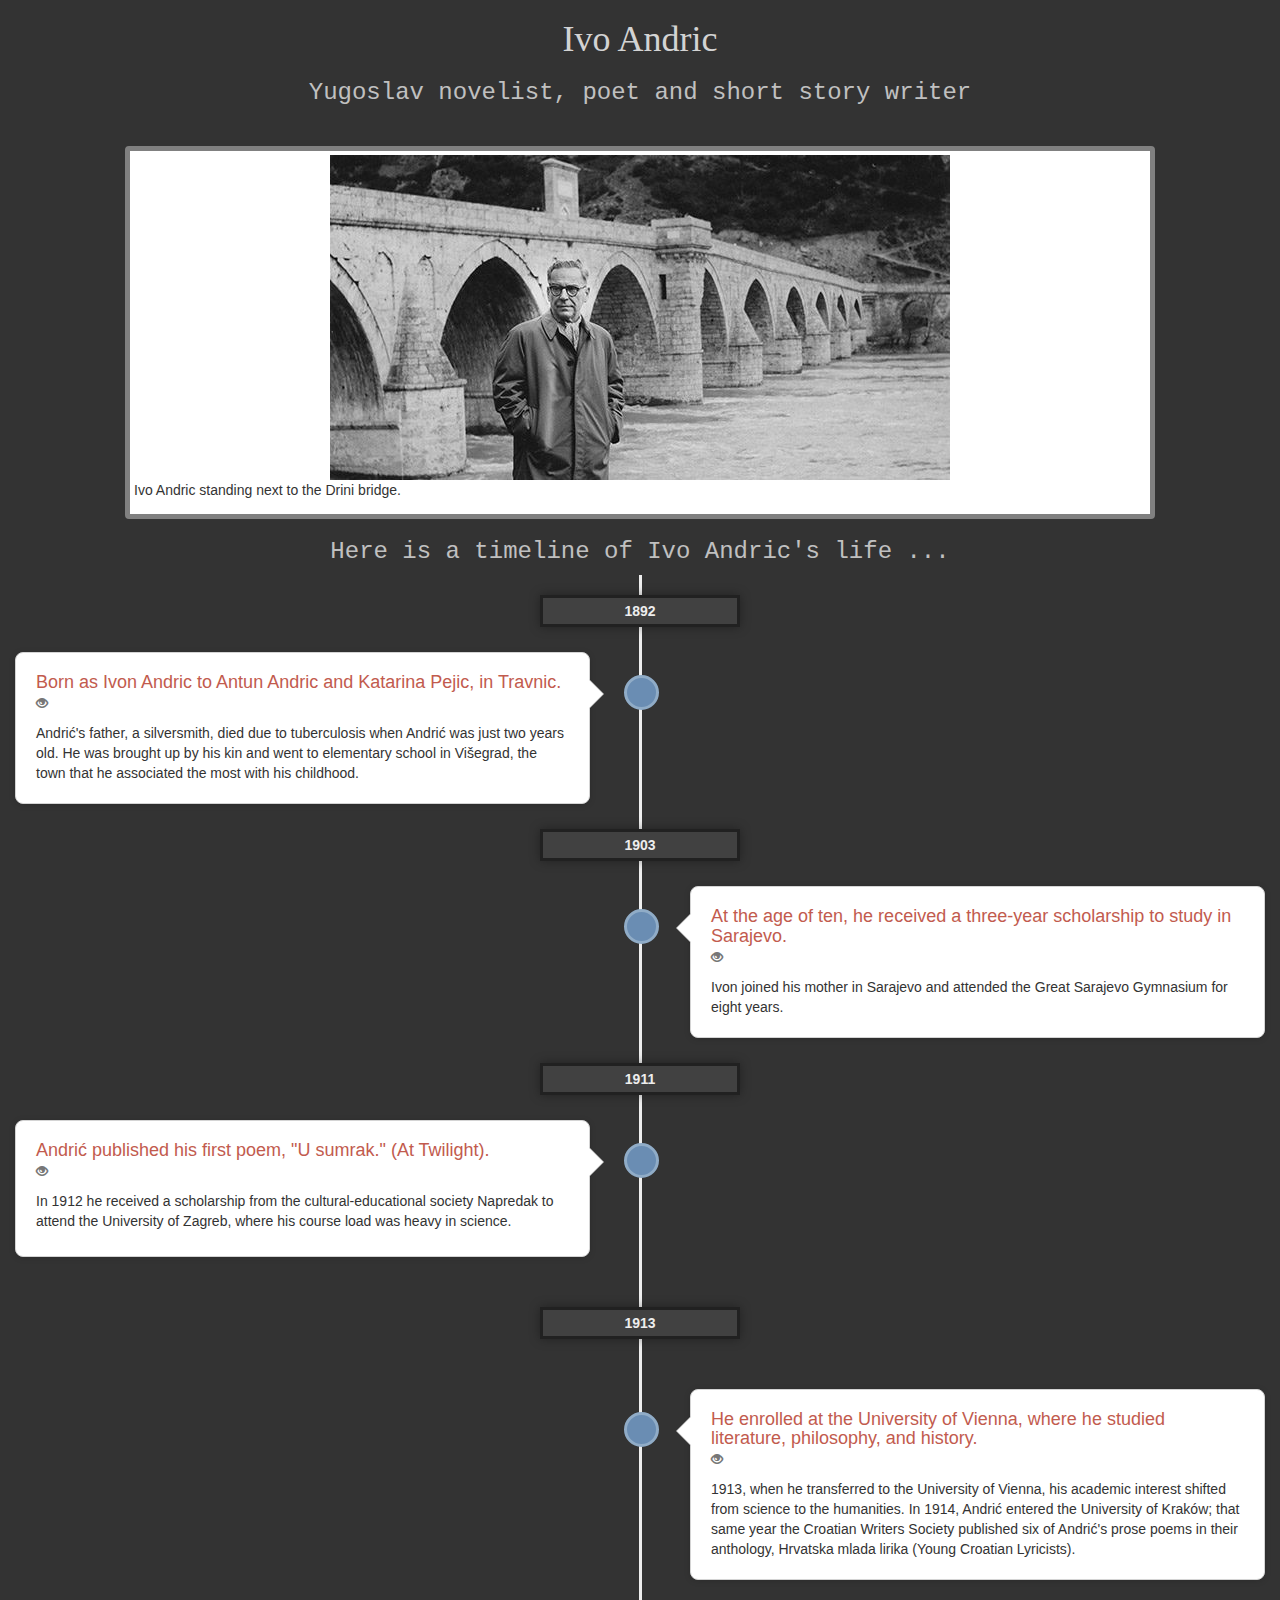
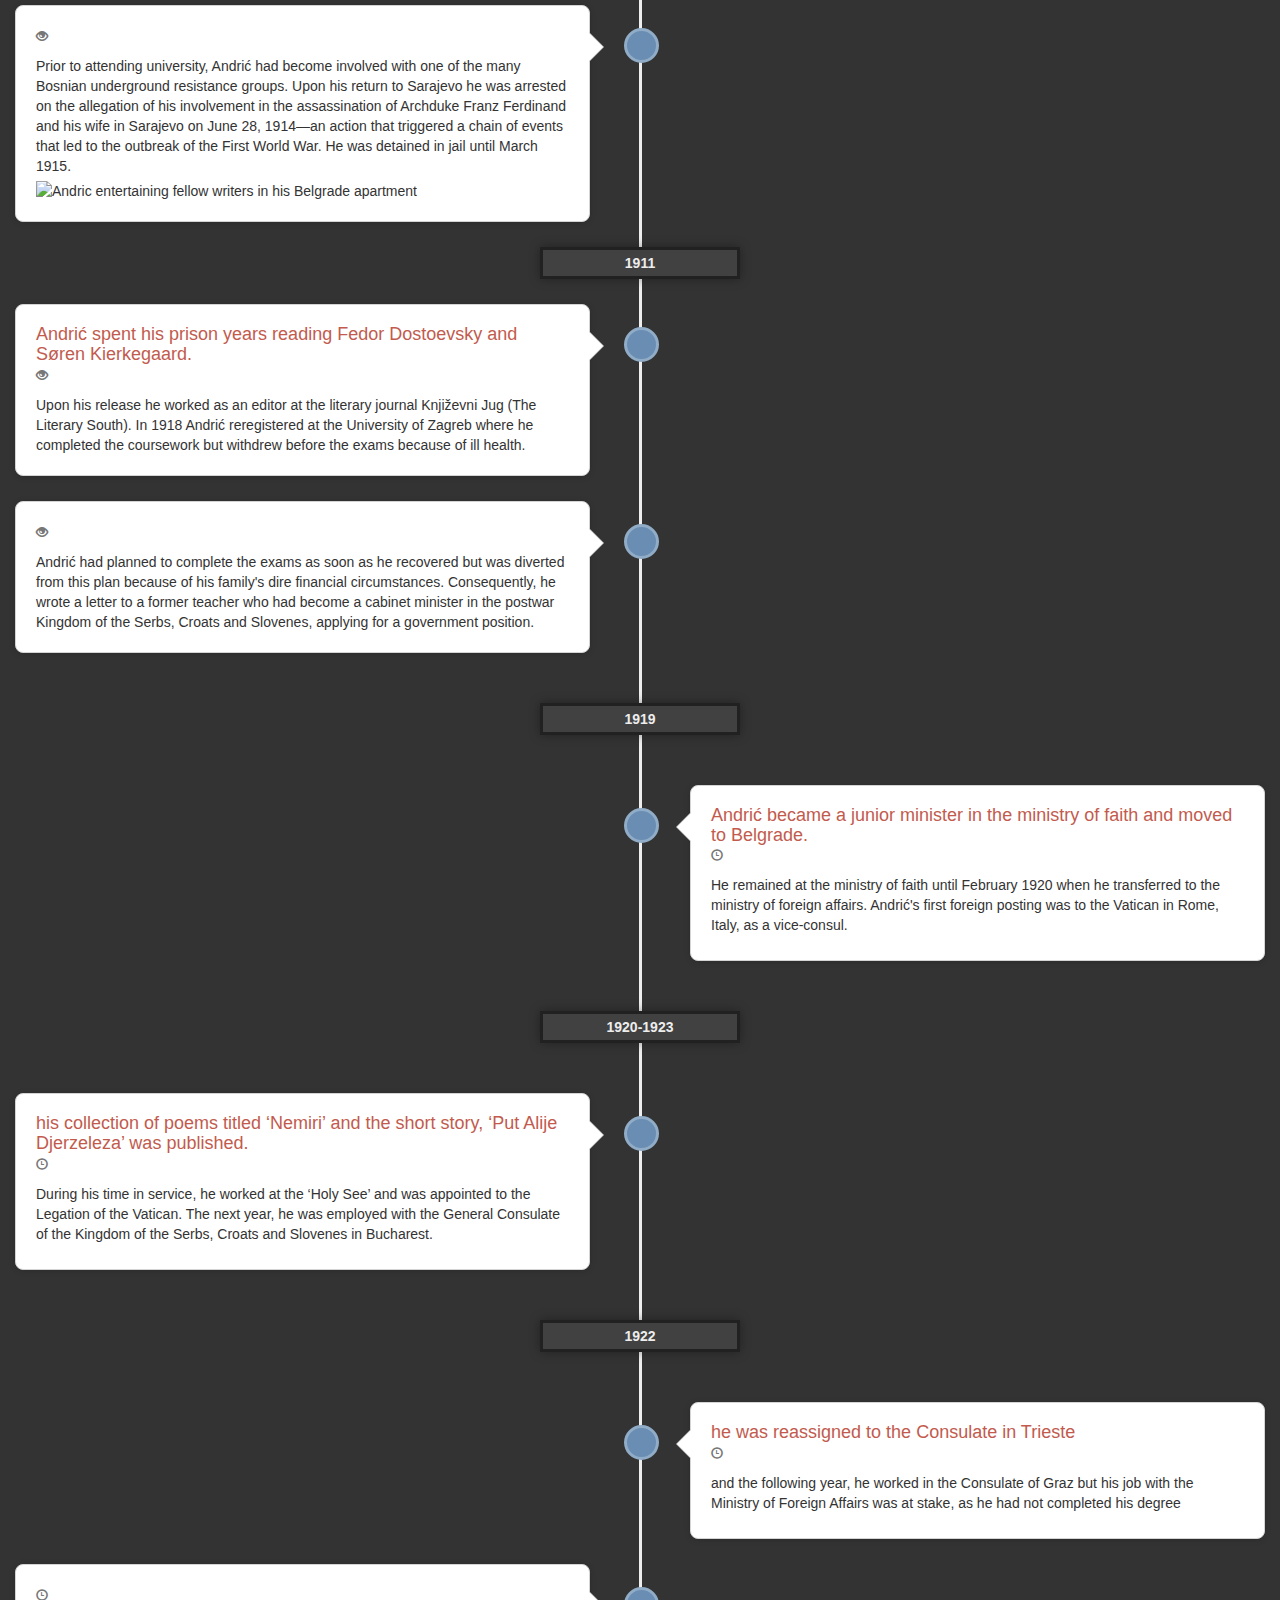
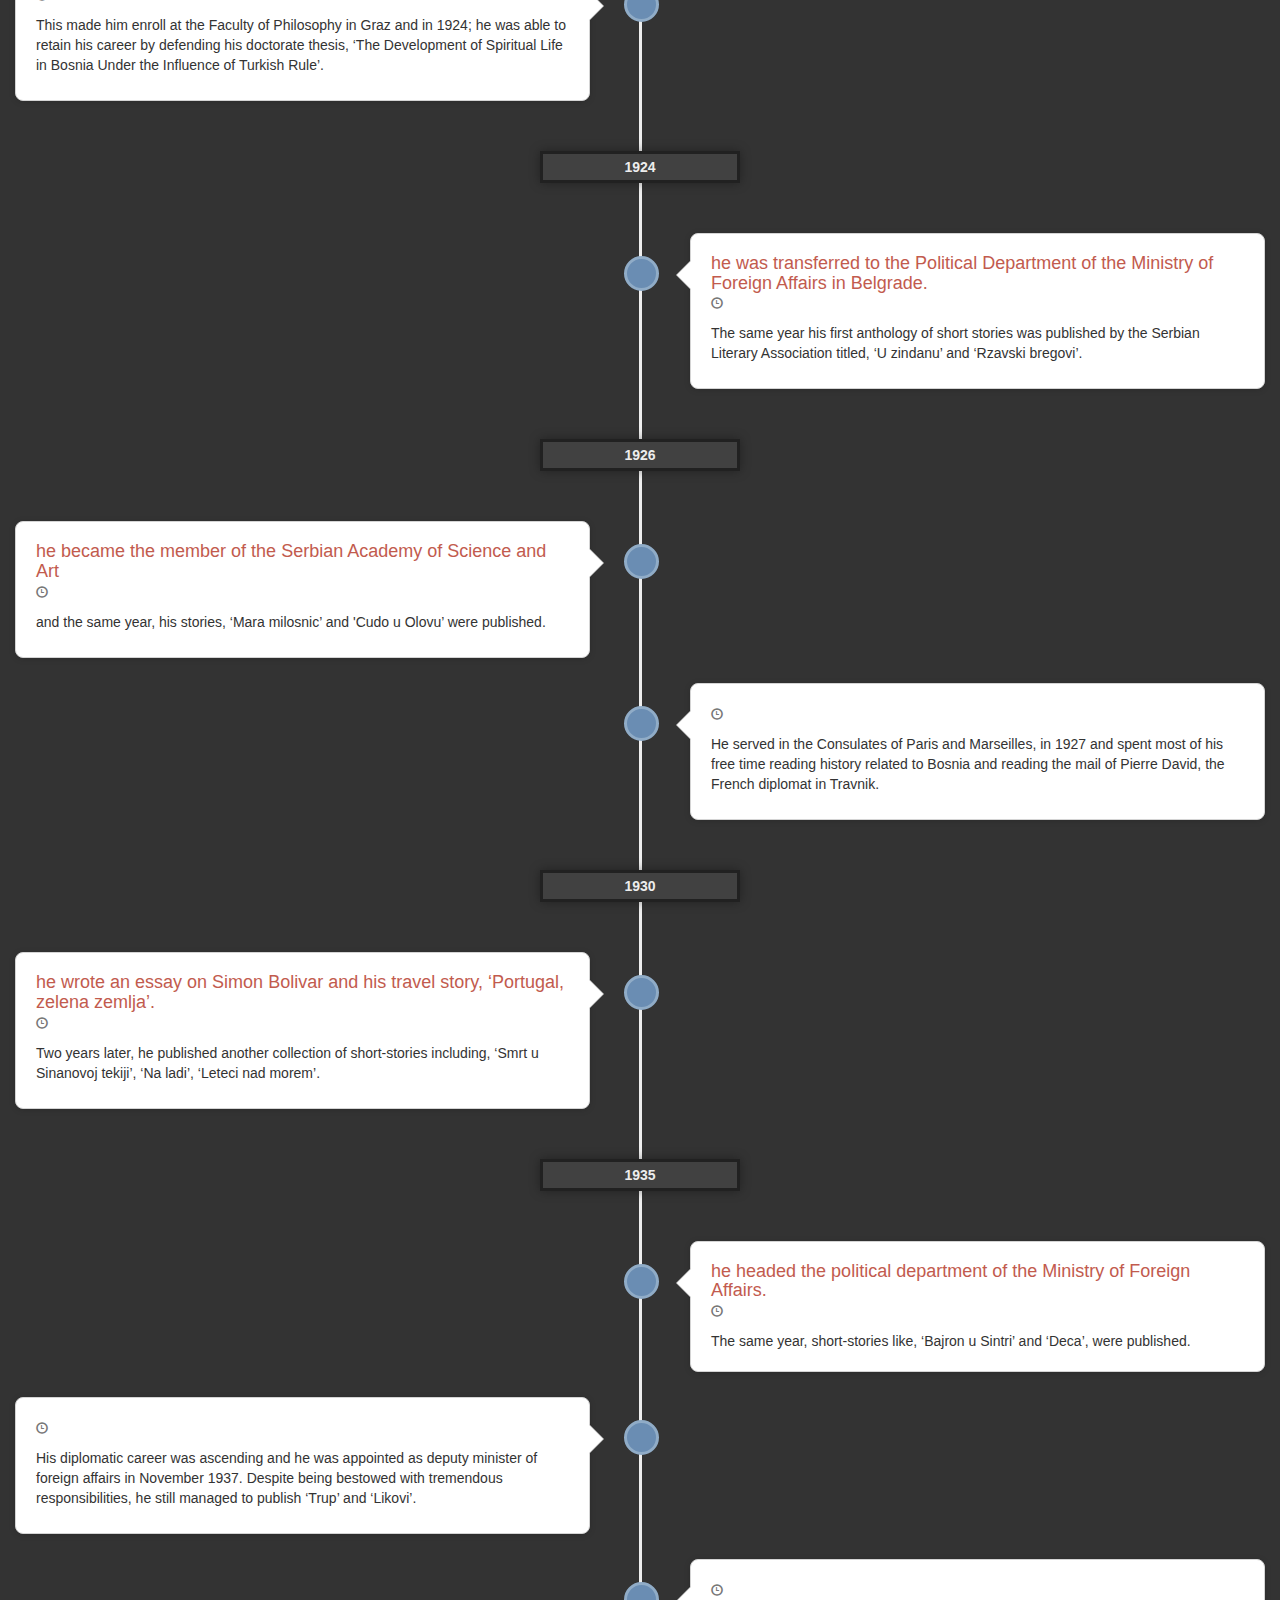
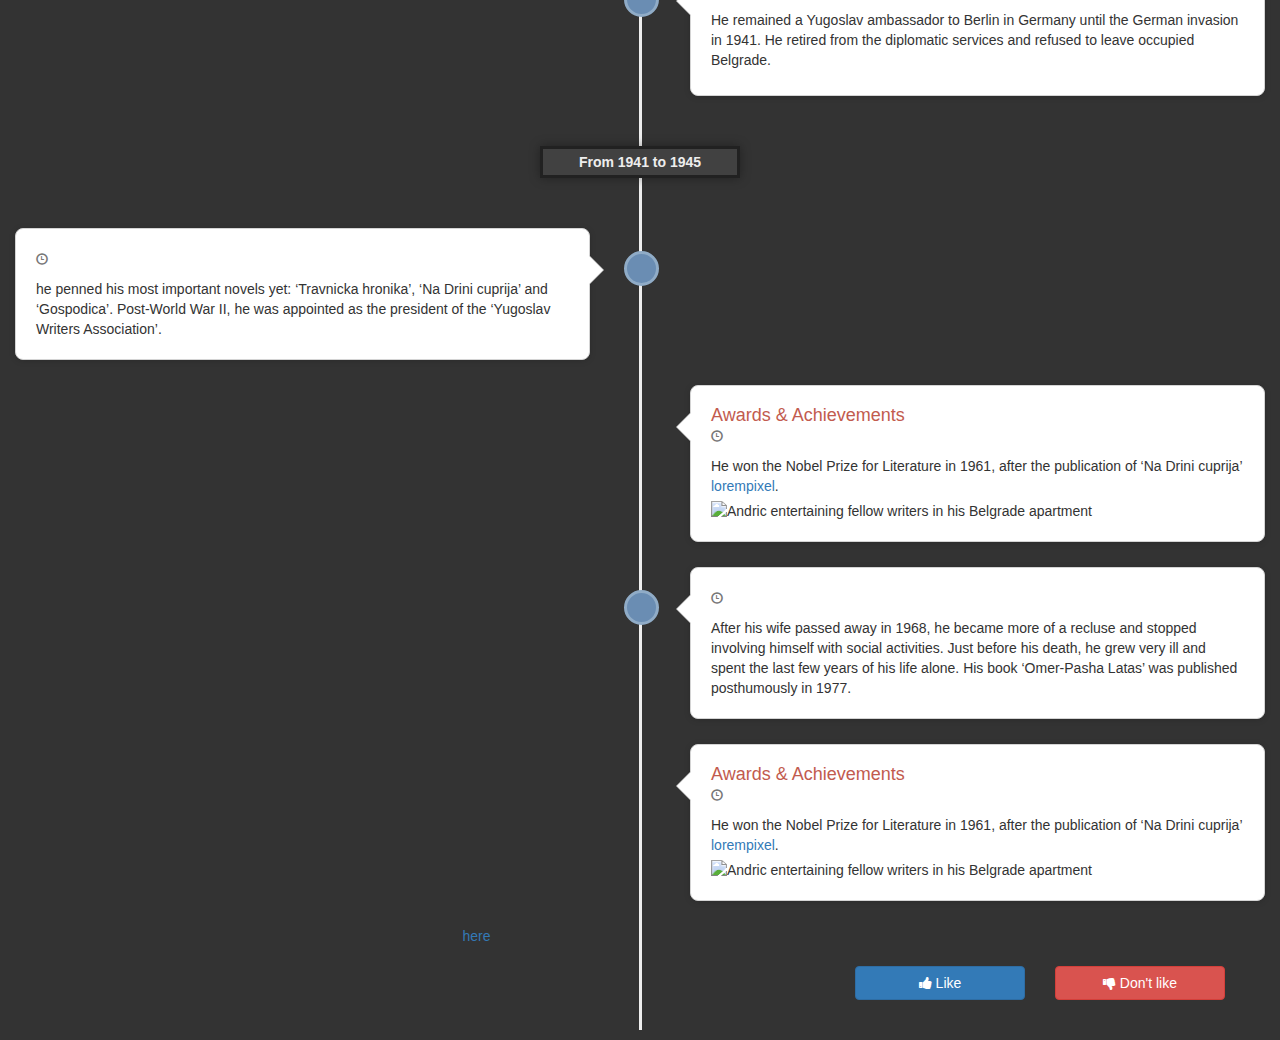
==== commit fc0cb31e: "checking how to switch between branches" ====
--- a/index.html
+++ b/index.html
@@ -37,7 +37,7 @@
                                  <p><small class="text-muted"><i class="glyphicon glyphicon-eye-open"></i></small></p>
                              </div>
                              <div class="tl-body">
-                                 <p>Andrić's  father, a silversmith, died due to tuberculosis when Andrić was just two years old.
+                                 <p>Andrić's father, a silversmith, died due to tuberculosis when Andrić was just two years old.
                                     He was brought up by his kin and went to elementary school in Višegrad, the town that he associated the most with his childhood. </p>
                              </div>
                          </div>
@@ -81,26 +81,244 @@
                              </div>
                              <div class="tl-body">
                                  <p> 1913, when he transferred to the University of Vienna, his academic interest shifted from science to the humanities. In 1914, Andrić entered the University of Kraków; that same year the Croatian Writers Society published six of Andrić's prose poems in their anthology, Hrvatska mlada lirika (Young Croatian Lyricists).</p>
-                                 <p>The weather of Vienna further increased the sensitivity of his lungs, a genetic problem, and as a result, he suffered from pneumonia.
-                                     With the help of his patron and secondary school professor Tugomir Alaupovic, he studied at the Jagiellonian University in Cracow, in 1914. This was the time when he got his works published in the compendium, ‘Hrvatska Mlada lirika’ (Young Croatian Lyricist).</p>
-                                 </p>
-
-                             </div>
-                         </div>
-                     </li>
-
-
-                     <li>
-                         <div class="tl-circ"></div>
-                         <div class="timeline-panel">
-                             <div class="tl-heading">
-                                 <h4></h4>
-                                 <p><small class="text-muted"><i class="glyphicon glyphicon-eye-open"></i></small></p>
-                             </div>
-                             <div class="tl-body">
-                                 <p>As he was a part of a revolutionary organization, he was arrested upon his return to Sarajevo on the allegation of his involvement in the assassination of Archduke Franz Ferdinand. He was detained in jail until March 1915.</p>
+                             </div>
+                         </div>
+                     </li>
+                     <li>
+                         <div class="tl-circ"></div>
+                         <div class="timeline-panel">
+                             <div class="tl-heading">
+                                 <h4></h4>
+                                 <p><small class="text-muted"><i class="glyphicon glyphicon-eye-open"></i></small></p>
+                             </div>
+                             <div class="tl-body">
+                                 <p>Prior to attending university, Andrić had become involved with one of the many Bosnian underground resistance groups.
+                                     Upon his return to Sarajevo he was arrested on the allegation of his involvement in the assassination of Archduke Franz Ferdinand and his wife in Sarajevo on June 28, 1914—an action that triggered a chain of events that led to the outbreak of the First World War. He was detained in jail until March 1915.</p>
                                  <p><img class="img-responsive" src="css/Young-Bosnia-Štrajkacki-odborsarajevskih-djackih-demonstracija-februar-1912.jpg" alt="Andric entertaining fellow writers in his Belgrade apartment"></p>
-
+                             </div>
+                         </div>
+                     </li>
+
+                     <li><div class="tldate">1911</div></li>
+                     <li>
+                         <div class="tl-circ"></div>
+                         <div class="timeline-panel">
+                             <div class="tl-heading">
+                                 <h4>Andrić spent his prison years reading Fedor Dostoevsky and Søren Kierkegaard. </h4>
+                                 <p><small class="text-muted"><i class="glyphicon glyphicon-eye-open"></i></small></p>
+                             </div>
+                             <div class="tl-body">
+                                <p>Upon his release he worked as an editor at the literary journal Književni Jug (The Literary South). In 1918 Andrić reregistered at the University of Zagreb where he completed the coursework but withdrew before the exams because of ill health.</p>
+                             </div>
+                         </div>
+                     </li>
+                     <li>
+                         <div class="tl-circ"></div>
+                         <div class="timeline-panel">
+                             <div class="tl-heading">
+                                 <h4> </h4>
+                                 <p><small class="text-muted"><i class="glyphicon glyphicon-eye-open"></i></small></p>
+                             </div>
+                             <div class="tl-body">
+                                 <p>Andrić had planned to complete the exams as soon as he recovered but was diverted from this plan because of his family's dire financial circumstances. Consequently, he wrote a letter to a former teacher who had become a cabinet minister in the postwar Kingdom of the Serbs, Croats and Slovenes, applying for a government position.</p>
+                             </div>
+                         </div>
+                     </li>
+                     <li>
+                     <li><div class="tldate">1919</div></li>
+                     <li>
+                     <li class="timeline-inverted">
+                         <div class="tl-circ"></div>
+                         <div class="timeline-panel">
+                             <div class="tl-heading">
+                                 <h4>Andrić became a junior minister in the ministry of faith and moved to Belgrade. </h4>
+                                 <p><small class="text-muted"><i class="glyphicon glyphicon-time"></i></small></p>
+                             </div>
+                             <div class="tl-body">
+                                 <p>He remained at the ministry of faith until February 1920 when he transferred to the ministry of foreign affairs. Andrić's first foreign posting was to the Vatican in Rome, Italy, as a vice-consul.</p>
+                                 </p>
+                             </div>
+                         </div>
+                     </li>
+
+                     <li>
+                     <li><div class="tldate">1920-1923</div></li>
+                     <li>
+
+                     <li class="">
+                         <div class="tl-circ"></div>
+                         <div class="timeline-panel">
+                             <div class="tl-heading">
+                                 <h4>his collection of poems titled ‘Nemiri’ and the short story, ‘Put Alije Djerzeleza’ was published.</h4>
+                                 <p><small class="text-muted"><i class="glyphicon glyphicon-time"></i></small></p>
+                             </div>
+                             <div class="tl-body">
+                                 <p>During his time in service, he worked at the ‘Holy See’ and was appointed to the Legation of the Vatican. The next year, he was employed with the General Consulate of the Kingdom of the Serbs, Croats and Slovenes in Bucharest.</p>
+                                 </p>
+                             </div>
+                         </div>
+                     </li>
+
+                     <li>
+                     <li><div class="tldate">1922</div></li>
+                     <li>
+
+                     <li class="timeline-inverted">
+                         <div class="tl-circ"></div>
+                         <div class="timeline-panel">
+                             <div class="tl-heading">
+                                 <h4>he was reassigned to the Consulate in Trieste </h4>
+                                 <p><small class="text-muted"><i class="glyphicon glyphicon-time"></i></small></p>
+                             </div>
+                             <div class="tl-body">
+                                 <p>and the following year, he worked in the Consulate of Graz but his job with the Ministry of Foreign Affairs was at stake, as he had not completed his degree</p>
+                                 </p>
+                             </div>
+                         </div>
+                     </li>
+
+                     <li>
+                         <div class="tl-circ"></div>
+                         <div class="timeline-panel">
+                             <div class="tl-heading">
+                                 <h4></h4>
+                                 <p><small class="text-muted"><i class="glyphicon glyphicon-time"></i></small></p>
+                             </div>
+                             <div class="tl-body">
+                                 <p>This made him enroll at the Faculty of Philosophy in Graz and in 1924; he was able to retain his career by defending his doctorate thesis, ‘The Development of Spiritual Life in Bosnia Under the Influence of Turkish Rule’.</p>
+                                 </p>
+                             </div>
+                         </div>
+                     </li>
+
+                     <li>
+                     <li><div class="tldate">1924</div></li>
+                     <li>
+
+                     <li class="timeline-inverted">
+                         <div class="tl-circ"></div>
+                         <div class="timeline-panel">
+                             <div class="tl-heading">
+                                 <h4>he was transferred to the Political Department of the Ministry of Foreign Affairs in Belgrade.</h4>
+                                 <p><small class="text-muted"><i class="glyphicon glyphicon-time"></i></small></p>
+                             </div>
+                             <div class="tl-body">
+                                 <p>The same year his first anthology of short stories was published by the Serbian Literary Association titled, ‘U zindanu’ and ‘Rzavski bregovi’.</p>
+                                 </p>
+                             </div>
+                         </div>
+                     </li>
+
+                     <li>
+                     <li><div class="tldate">1926</div></li>
+                     <li>
+
+                     <li>
+                         <div class="tl-circ"></div>
+                         <div class="timeline-panel">
+                             <div class="tl-heading">
+                                 <h4>he became the member of the Serbian Academy of Science and Art</h4>
+                                 <p><small class="text-muted"><i class="glyphicon glyphicon-time"></i></small></p>
+                             </div>
+                             <div class="tl-body">
+                                 <p>and the same year, his stories, ‘Mara milosnic’ and 'Cudo u Olovu’ were published.</p>
+                                 </p>
+                             </div>
+                         </div>
+                     </li>
+
+                     <li class="timeline-inverted">
+                         <div class="tl-circ"></div>
+                         <div class="timeline-panel">
+                             <div class="tl-heading">
+                                 <h4></h4>
+                                 <p><small class="text-muted"><i class="glyphicon glyphicon-time"></i></small></p>
+                             </div>
+                             <div class="tl-body">
+                                 <p>He served in the Consulates of Paris and Marseilles, in 1927 and spent most of his free time reading history related to Bosnia and reading the mail of Pierre David, the French diplomat in Travnik.</p>
+                                 </p>
+                             </div>
+                         </div>
+                     </li>
+
+                     <li>
+                     <li><div class="tldate">1930</div></li>
+                     <li>
+
+                     <li>
+                         <div class="tl-circ"></div>
+                         <div class="timeline-panel">
+                             <div class="tl-heading">
+                                 <h4>he wrote an essay on Simon Bolivar and his travel story, ‘Portugal, zelena zemlja’.</h4>
+                                 <p><small class="text-muted"><i class="glyphicon glyphicon-time"></i></small></p>
+                             </div>
+                             <div class="tl-body">
+                                 <p>Two years later, he published another collection of short-stories including, ‘Smrt u Sinanovoj tekiji’, ‘Na ladi’, ‘Leteci nad morem’.</p>
+                                 </p>
+                             </div>
+                         </div>
+                     </li>
+                     <li>
+                     <li><div class="tldate">1935</div></li>
+                     <li>
+
+                     <li class="timeline-inverted">
+                         <div class="tl-circ"></div>
+                         <div class="timeline-panel">
+                             <div class="tl-heading">
+                                 <h4>he headed the political department of the Ministry of Foreign Affairs. </h4>
+                                 <p><small class="text-muted"><i class="glyphicon glyphicon-time"></i></small></p>
+                             </div>
+                             <div class="tl-body">
+                                 <p>The same year, short-stories like, ‘Bajron u Sintri’ and ‘Deca’, were published.</p>
+                             </div>
+                         </div>
+                     </li>
+
+
+                     <li>
+                         <div class="tl-circ"></div>
+                         <div class="timeline-panel">
+                             <div class="tl-heading">
+                                 <!--<h4></h4>-->
+                                 <p><small class="text-muted"><i class="glyphicon glyphicon-time"></i></small></p>
+                             </div>
+                             <div class="tl-body">
+
+                                 <p>His diplomatic career was ascending and he was appointed as deputy minister of foreign affairs in November 1937. Despite being bestowed with tremendous responsibilities, he still managed to publish ‘Trup’ and ‘Likovi’.</p>
+                                 </p>
+                             </div>
+                         </div>
+                     </li>
+
+                     <li class="timeline-inverted">
+                         <div class="tl-circ"></div>
+                         <div class="timeline-panel">
+                             <div class="tl-heading">
+                                 <!--<h4></h4>-->
+                                 <p><small class="text-muted"><i class="glyphicon glyphicon-time"></i></small></p>
+                             </div>
+                             <div class="tl-body">
+
+                                 <p> He remained a Yugoslav ambassador to Berlin in Germany until the German invasion in 1941. He retired from the diplomatic services and refused to leave occupied Belgrade.</p>
+                                 </p>
+                             </div>
+                         </div>
+                     </li>
+
+                     <li>
+                     <li><div class="tldate">From 1941 to 1945</div></li>
+                     <li>
+
+                     <li>
+                         <div class="tl-circ"></div>
+                         <div class="timeline-panel">
+                             <div class="tl-heading">
+                                 <h4></h4>
+                                 <p><small class="text-muted"><i class="glyphicon glyphicon-time"></i></small></p>
+                             </div>
+                             <div class="tl-body">
+                                 <p>he penned his most important novels yet: ‘Travnicka hronika’, ‘Na Drini cuprija’ and ‘Gospodica’. Post-World War II, he was appointed as the president of the ‘Yugoslav Writers Association’.</p>
                              </div>
                          </div>
                      </li>
@@ -118,205 +336,6 @@
                          </div>
                      </li>
 
-                     <li>
-                     <li><div class="tldate">1919</div></li>
-                     <li>
-
-                     <li class="timeline-inverted">
-                         <div class="tl-circ"></div>
-                         <div class="timeline-panel">
-                             <div class="tl-heading">
-                                 <h4></h4>
-                                 <p><small class="text-muted"><i class="glyphicon glyphicon-time"></i></small></p>
-                             </div>
-                             <div class="tl-body">
-                                 <p>he was employed as a civil servant with the ‘Ministry of Religion’ in Belgrad.</p>
-                                 </p>
-                             </div>
-                         </div>
-                     </li>
-
-                     <li>
-                     <li><div class="tldate">1920-1923</div></li>
-                     <li>
-
-                     <li class="">
-                         <div class="tl-circ"></div>
-                         <div class="timeline-panel">
-                             <div class="tl-heading">
-                                 <h4>his collection of poems titled ‘Nemiri’ and the short story, ‘Put Alije Djerzeleza’ was published.</h4>
-                                 <p><small class="text-muted"><i class="glyphicon glyphicon-time"></i></small></p>
-                             </div>
-                             <div class="tl-body">
-                                 <p>During his time in service, he worked at the ‘Holy See’ and was appointed to the Legation of the Vatican. The next year, he was employed with the General Consulate of the Kingdom of the Serbs, Croats and Slovenes in Bucharest.</p>
-                                 </p>
-                             </div>
-                         </div>
-                     </li>
-
-                     <li>
-                     <li><div class="tldate">1922</div></li>
-                     <li>
-
-                     <li class="timeline-inverted">
-                         <div class="tl-circ"></div>
-                         <div class="timeline-panel">
-                             <div class="tl-heading">
-                                 <h4>he was reassigned to the Consulate in Trieste </h4>
-                                 <p><small class="text-muted"><i class="glyphicon glyphicon-time"></i></small></p>
-                             </div>
-                             <div class="tl-body">
-                                 <p>and the following year, he worked in the Consulate of Graz but his job with the Ministry of Foreign Affairs was at stake, as he had not completed his degree</p>
-                                 </p>
-                             </div>
-                         </div>
-                     </li>
-
-                     <li>
-                         <div class="tl-circ"></div>
-                         <div class="timeline-panel">
-                             <div class="tl-heading">
-                                 <h4></h4>
-                                 <p><small class="text-muted"><i class="glyphicon glyphicon-time"></i></small></p>
-                             </div>
-                             <div class="tl-body">
-                                 <p>This made him enroll at the Faculty of Philosophy in Graz and in 1924; he was able to retain his career by defending his doctorate thesis, ‘The Development of Spiritual Life in Bosnia Under the Influence of Turkish Rule’.</p>
-                                 </p>
-                             </div>
-                         </div>
-                     </li>
-
-                     <li>
-                     <li><div class="tldate">1924</div></li>
-                     <li>
-
-                     <li class="timeline-inverted">
-                         <div class="tl-circ"></div>
-                         <div class="timeline-panel">
-                             <div class="tl-heading">
-                                 <h4>he was transferred to the Political Department of the Ministry of Foreign Affairs in Belgrade.</h4>
-                                 <p><small class="text-muted"><i class="glyphicon glyphicon-time"></i></small></p>
-                             </div>
-                             <div class="tl-body">
-                                 <p>The same year his first anthology of short stories was published by the Serbian Literary Association titled, ‘U zindanu’ and ‘Rzavski bregovi’.</p>
-                                 </p>
-                             </div>
-                         </div>
-                     </li>
-
-                     <li>
-                     <li><div class="tldate">1926</div></li>
-                     <li>
-
-                     <li>
-                         <div class="tl-circ"></div>
-                         <div class="timeline-panel">
-                             <div class="tl-heading">
-                                 <h4>he became the member of the Serbian Academy of Science and Art</h4>
-                                 <p><small class="text-muted"><i class="glyphicon glyphicon-time"></i></small></p>
-                             </div>
-                             <div class="tl-body">
-                                 <p>and the same year, his stories, ‘Mara milosnic’ and 'Cudo u Olovu’ were published.</p>
-                                 </p>
-                             </div>
-                         </div>
-                     </li>
-
-                     <li class="timeline-inverted">
-                         <div class="tl-circ"></div>
-                         <div class="timeline-panel">
-                             <div class="tl-heading">
-                                 <h4></h4>
-                                 <p><small class="text-muted"><i class="glyphicon glyphicon-time"></i></small></p>
-                             </div>
-                             <div class="tl-body">
-                                 <p>He served in the Consulates of Paris and Marseilles, in 1927 and spent most of his free time reading history related to Bosnia and reading the mail of Pierre David, the French diplomat in Travnik.</p>
-                                 </p>
-                             </div>
-                         </div>
-                     </li>
-
-                     <li>
-                     <li><div class="tldate">1930</div></li>
-                     <li>
-
-                     <li>
-                         <div class="tl-circ"></div>
-                         <div class="timeline-panel">
-                             <div class="tl-heading">
-                                 <h4>he wrote an essay on Simon Bolivar and his travel story, ‘Portugal, zelena zemlja’.</h4>
-                                 <p><small class="text-muted"><i class="glyphicon glyphicon-time"></i></small></p>
-                             </div>
-                             <div class="tl-body">
-                                 <p>Two years later, he published another collection of short-stories including, ‘Smrt u Sinanovoj tekiji’, ‘Na ladi’, ‘Leteci nad morem’.</p>
-                                 </p>
-                             </div>
-                         </div>
-                     </li>
-                     <li>
-                     <li><div class="tldate">1935</div></li>
-                     <li>
-
-                     <li class="timeline-inverted">
-                         <div class="tl-circ"></div>
-                         <div class="timeline-panel">
-                             <div class="tl-heading">
-                                 <h4>he headed the political department of the Ministry of Foreign Affairs. </h4>
-                                 <p><small class="text-muted"><i class="glyphicon glyphicon-time"></i></small></p>
-                             </div>
-                             <div class="tl-body">
-                                 <p>The same year, short-stories like, ‘Bajron u Sintri’ and ‘Deca’, were published.</p>
-                             </div>
-                         </div>
-                     </li>
-
-
-                     <li>
-                         <div class="tl-circ"></div>
-                         <div class="timeline-panel">
-                             <div class="tl-heading">
-                                 <!--<h4></h4>-->
-                                 <p><small class="text-muted"><i class="glyphicon glyphicon-time"></i></small></p>
-                             </div>
-                             <div class="tl-body">
-
-                                 <p>His diplomatic career was ascending and he was appointed as deputy minister of foreign affairs in November 1937. Despite being bestowed with tremendous responsibilities, he still managed to publish ‘Trup’ and ‘Likovi’.</p>
-                                 </p>
-                             </div>
-                         </div>
-                     </li>
-
-                     <li class="timeline-inverted">
-                         <div class="tl-circ"></div>
-                         <div class="timeline-panel">
-                             <div class="tl-heading">
-                                 <!--<h4></h4>-->
-                                 <p><small class="text-muted"><i class="glyphicon glyphicon-time"></i></small></p>
-                             </div>
-                             <div class="tl-body">
-
-                                 <p> He remained a Yugoslav ambassador to Berlin in Germany until the German invasion in 1941. He retired from the diplomatic services and refused to leave occupied Belgrade.</p>
-                                 </p>
-                             </div>
-                         </div>
-                     </li>
-
-                     <li>
-                     <li><div class="tldate">From 1941 to 1945</div></li>
-                     <li>
-
-                     <li>
-                         <div class="tl-circ"></div>
-                         <div class="timeline-panel">
-                             <div class="tl-heading">
-                                 <h4></h4>
-                                 <p><small class="text-muted"><i class="glyphicon glyphicon-time"></i></small></p>
-                             </div>
-                             <div class="tl-body">
-                                 <p>he penned his most important novels yet: ‘Travnicka hronika’, ‘Na Drini cuprija’ and ‘Gospodica’. Post-World War II, he was appointed as the president of the ‘Yugoslav Writers Association’.</p>
-                             </div>
-                         </div>
-                     </li>
 
 
                      <li class="timeline-inverted">
@@ -350,7 +369,7 @@
                      </li>
 
 
-                 <p class="red-text silver-background">If you are interested you can find his books <a href="#">here</a> .</p>
+                 <p class="red-text silver-background">If you are interested you can find more about his life and read his books <a href="#">here</a> .</p>
             <div class="box"></div>
         <div class="row" id="footer">
             <div class="col-xs-8"></div>
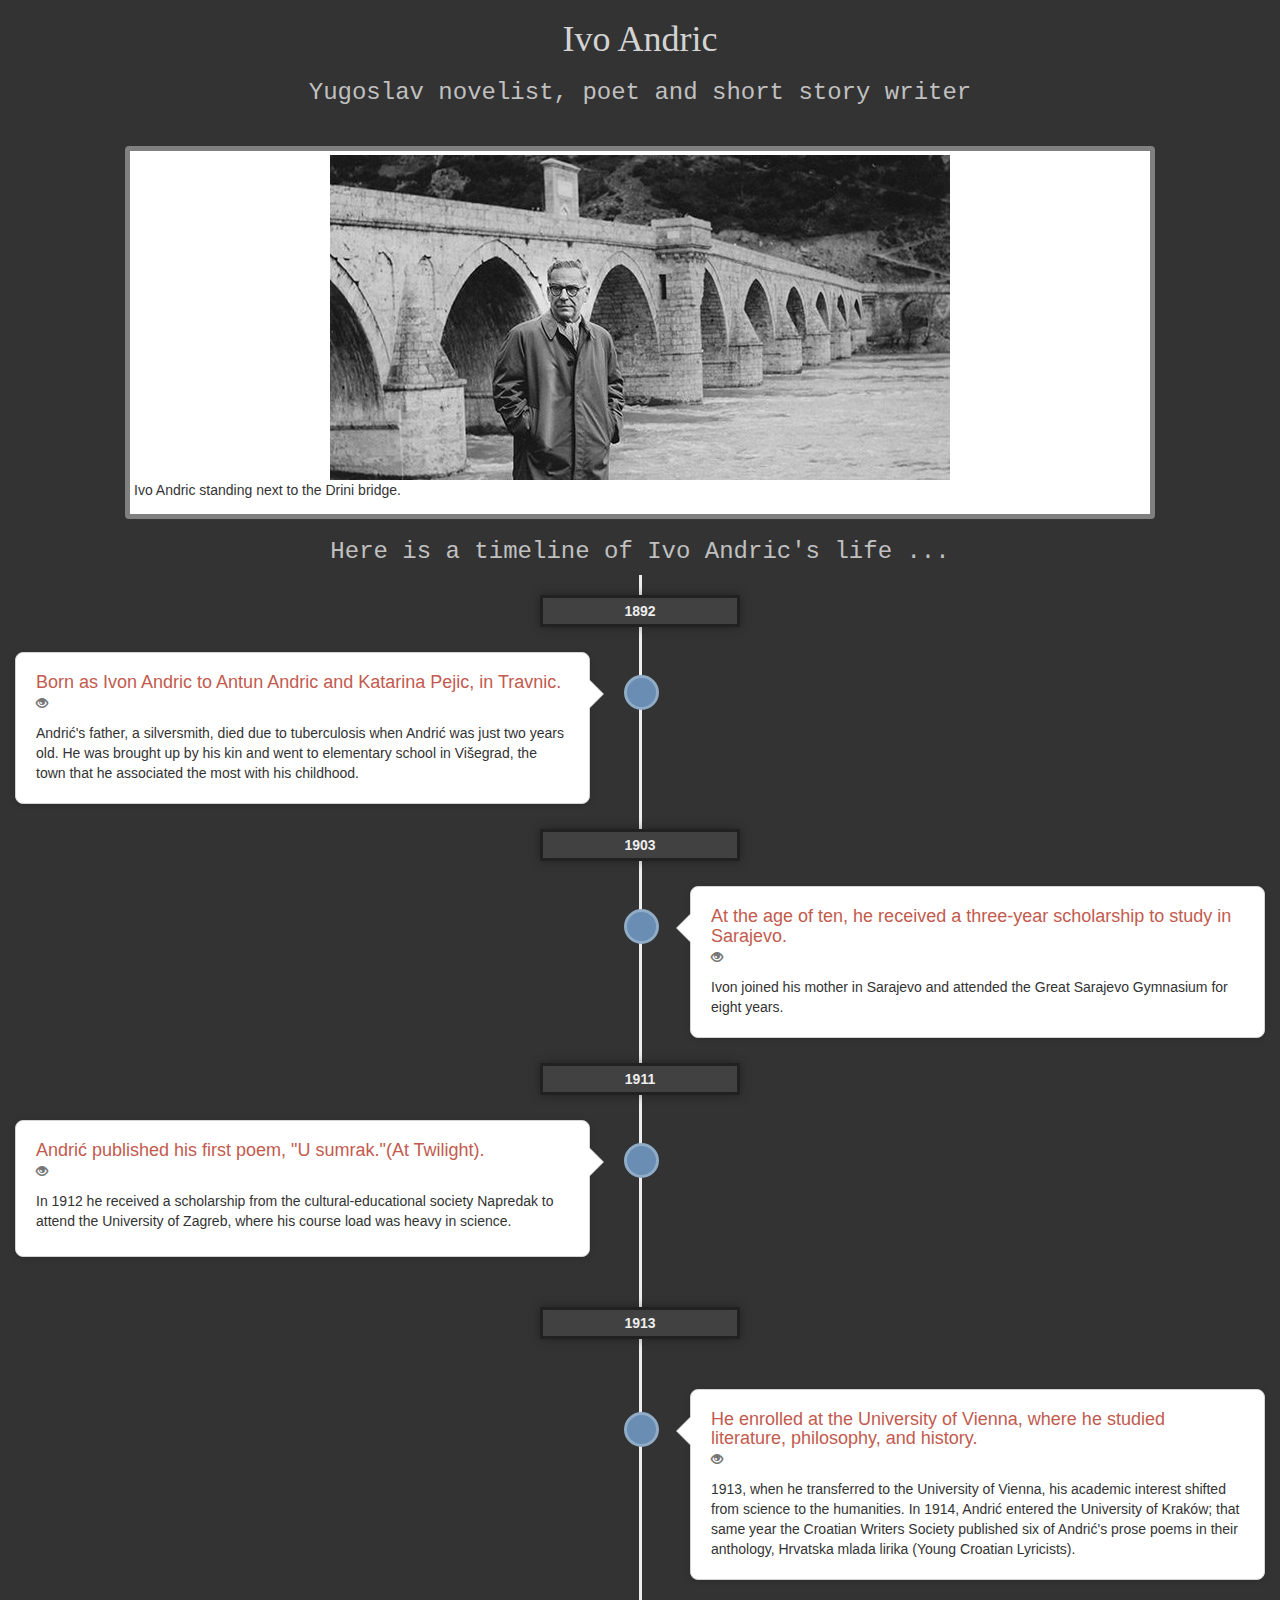
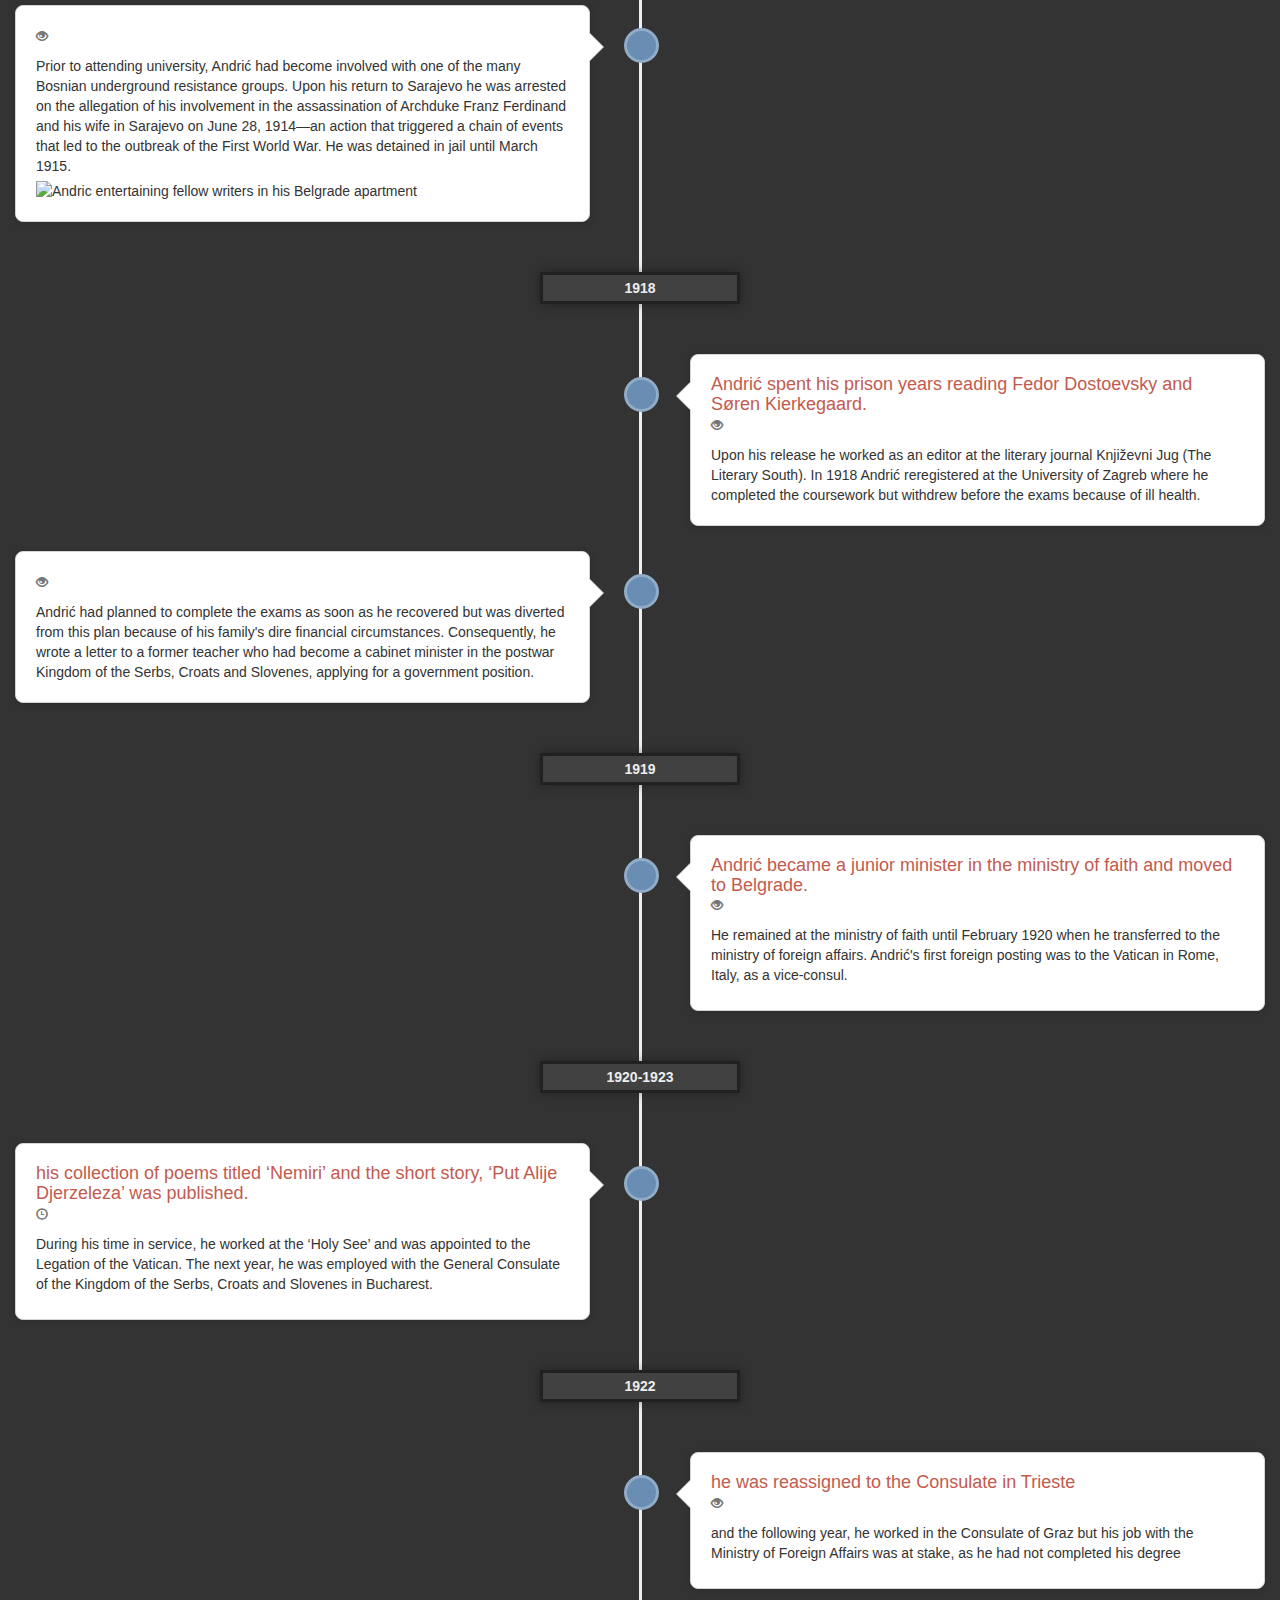
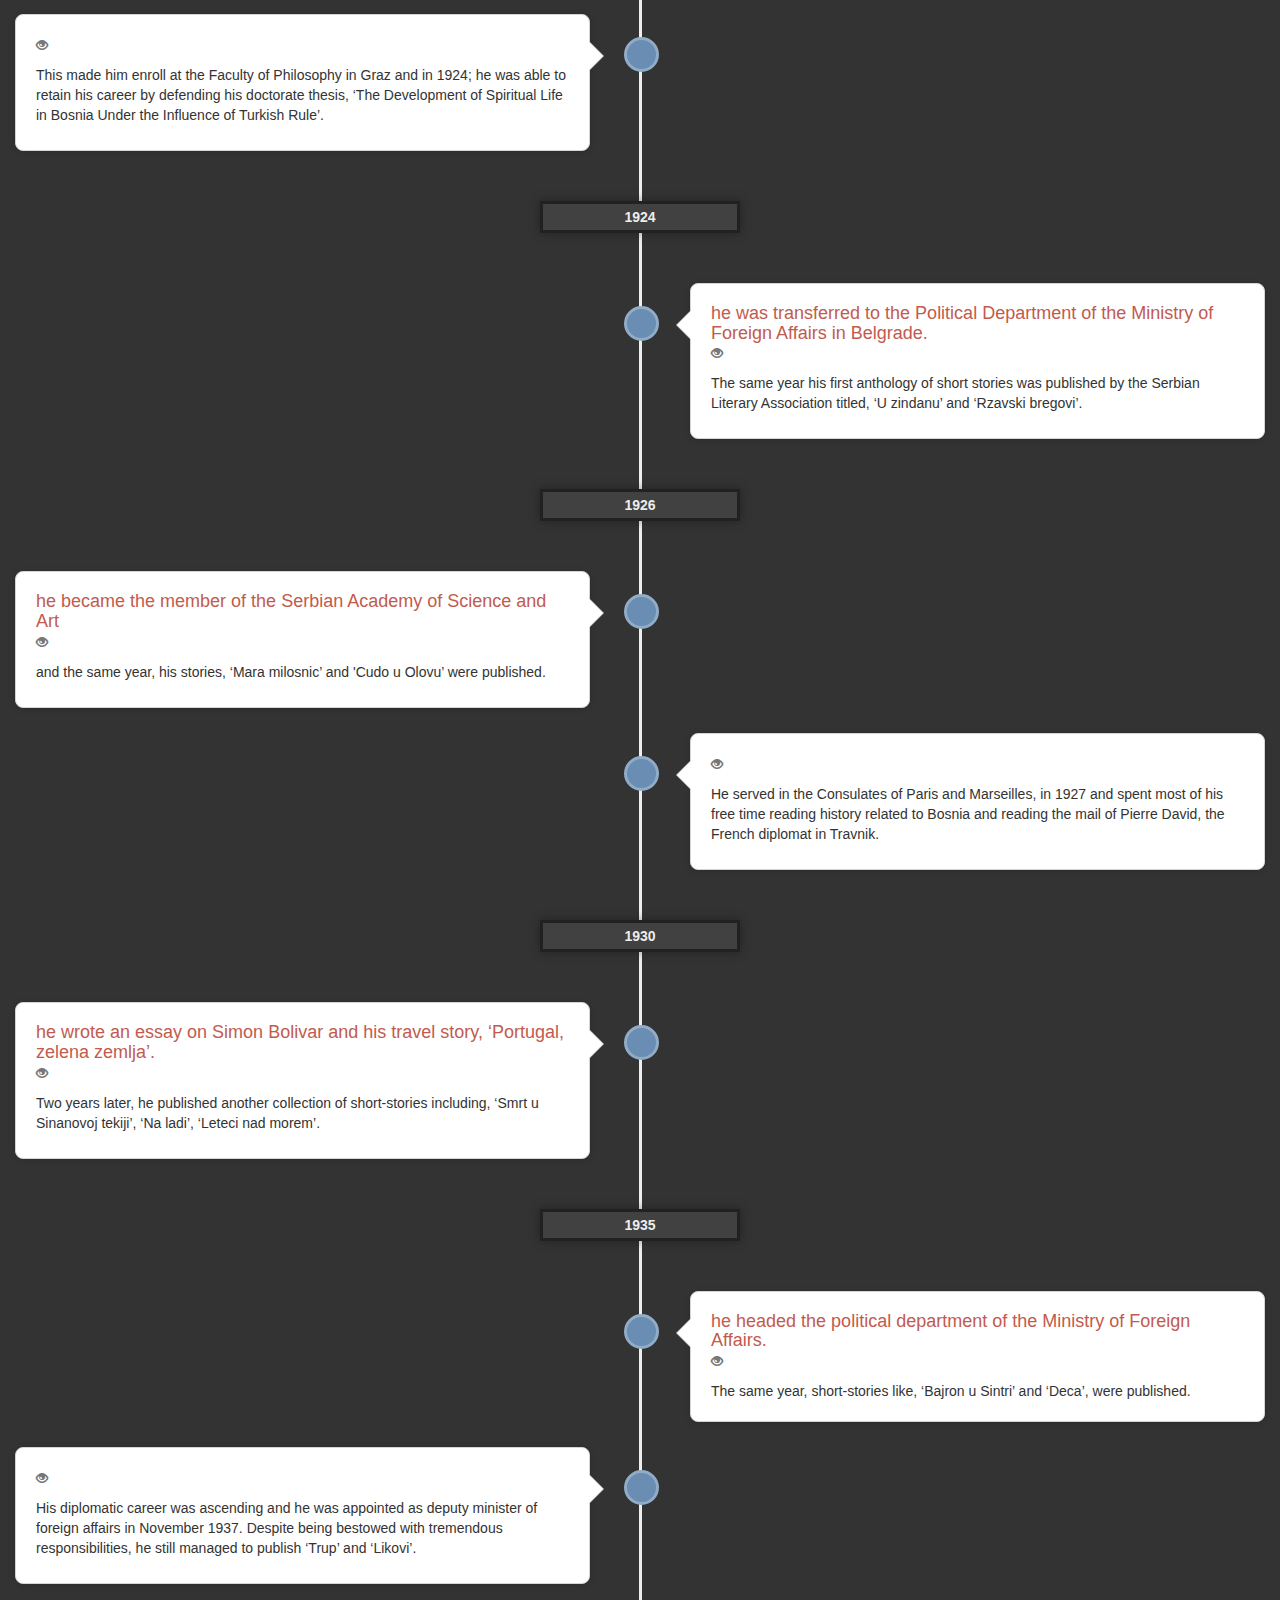
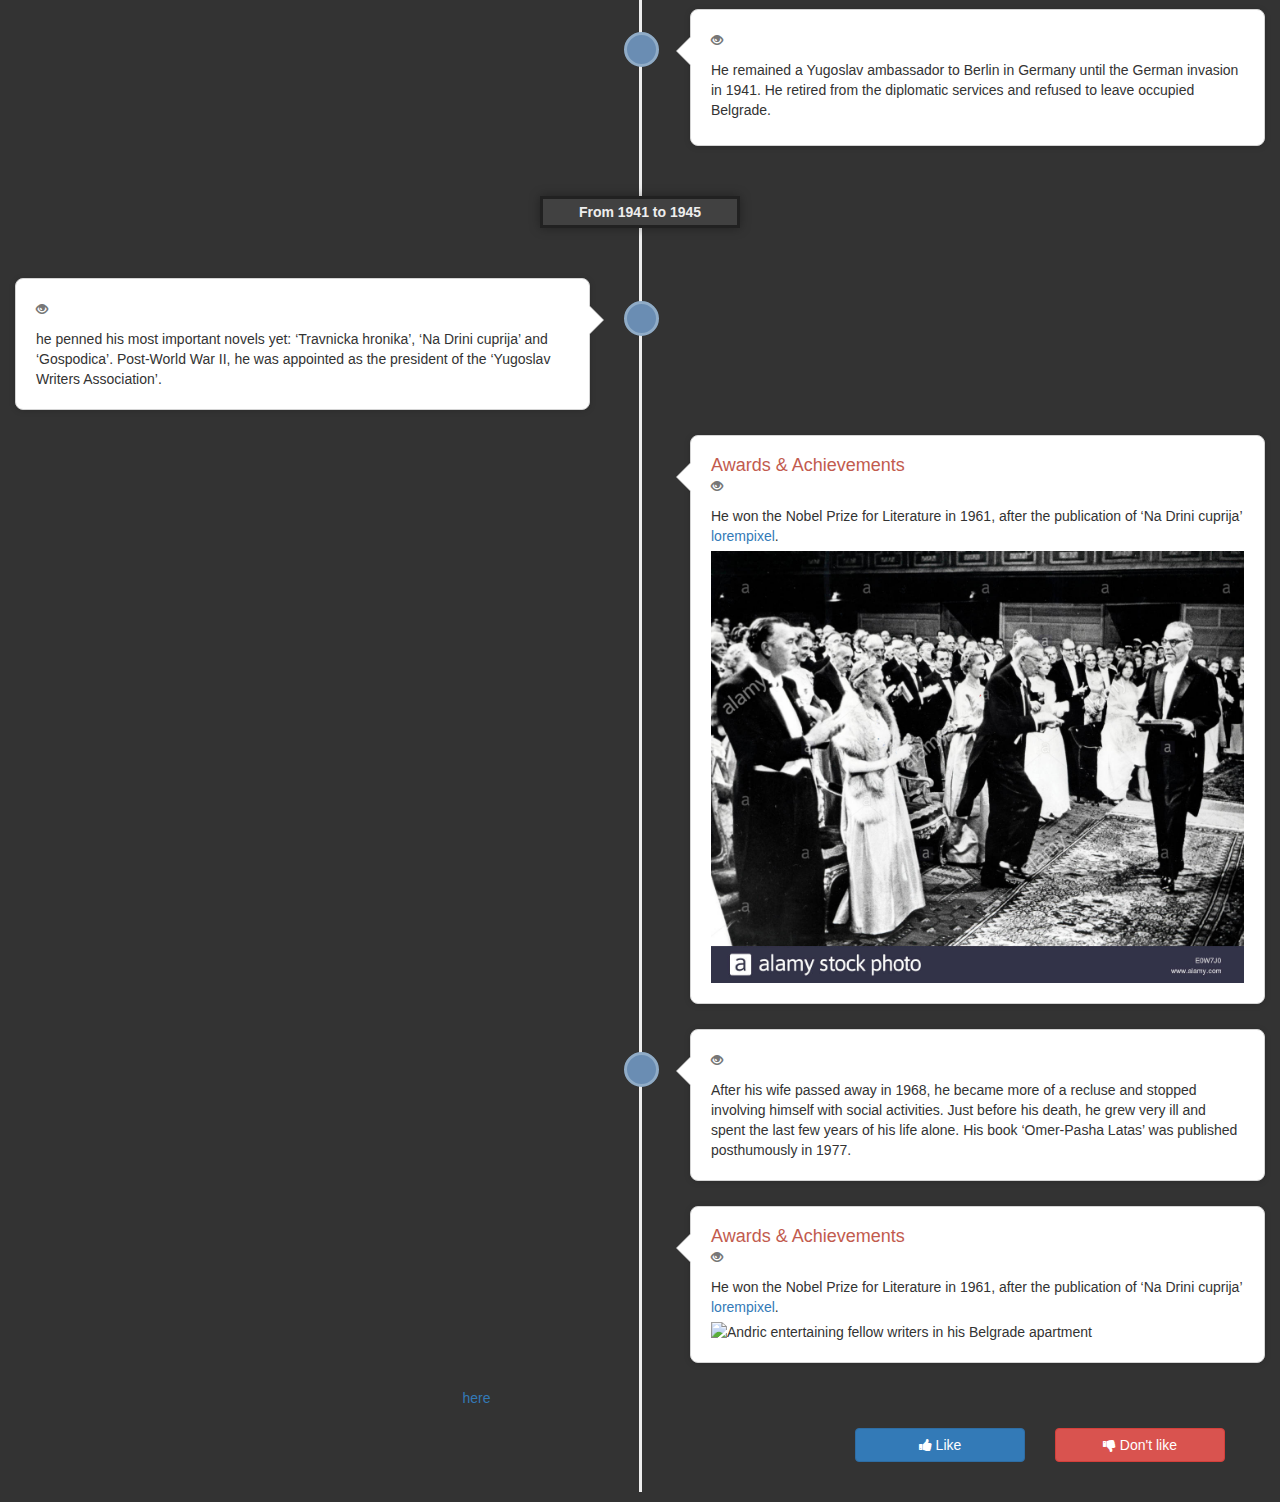
==== commit b2114947: "Merge pull request #6 from onetoughcookie226/development" ====
--- a/index.html
+++ b/index.html
@@ -16,8 +16,8 @@
          <div class="">
             <header>
                 <h1 class="text-center">Ivo Andric</h1>
-                <h3 class="text-center red-text">Yugoslav novelist, poet and short story writer </h3>
-                <p>and winer of the Nobel Prize in Literature in 1961</p>
+                <h3 class="text-center red-text">Yugoslav novelist, poet and short story writer</h3>
+                <p> winner of the Nobel Prize in Literature in 1961</p>
             </header>
              <div class="thumbnail">
                  <img class="img-responsive" src="css/Ivo-Andric-na-drini-cuprija-620x325.jpg" alt="">
@@ -60,7 +60,7 @@
                          <div class="tl-circ"></div>
                          <div class="timeline-panel">
                              <div class="tl-heading">
-                                 <h4>Andrić published his first poem, "U sumrak." (At Twilight).</h4>
+                                 <h4>Andrić published his first poem, "U sumrak."(At Twilight).</h4>
                                  <p><small class="text-muted"><i class="glyphicon glyphicon-eye-open"></i></small></p>
                              </div>
                              <div class="tl-body">
@@ -99,8 +99,10 @@
                          </div>
                      </li>
 
-                     <li><div class="tldate">1911</div></li>
-                     <li>
+                     <li>
+                     <li><div class="tldate">1918</div></li>
+                     <li>
+                     <li class="timeline-inverted">
                          <div class="tl-circ"></div>
                          <div class="timeline-panel">
                              <div class="tl-heading">
@@ -132,7 +134,7 @@
                          <div class="timeline-panel">
                              <div class="tl-heading">
                                  <h4>Andrić became a junior minister in the ministry of faith and moved to Belgrade. </h4>
-                                 <p><small class="text-muted"><i class="glyphicon glyphicon-time"></i></small></p>
+                                 <p><small class="text-muted"><i class="glyphicon glyphicon-eye-open"></i></small></p>
                              </div>
                              <div class="tl-body">
                                  <p>He remained at the ministry of faith until February 1920 when he transferred to the ministry of foreign affairs. Andrić's first foreign posting was to the Vatican in Rome, Italy, as a vice-consul.</p>
@@ -168,7 +170,7 @@
                          <div class="timeline-panel">
                              <div class="tl-heading">
                                  <h4>he was reassigned to the Consulate in Trieste </h4>
-                                 <p><small class="text-muted"><i class="glyphicon glyphicon-time"></i></small></p>
+                                 <p><small class="text-muted"><i class="glyphicon glyphicon-eye-open"></i></small></p>
                              </div>
                              <div class="tl-body">
                                  <p>and the following year, he worked in the Consulate of Graz but his job with the Ministry of Foreign Affairs was at stake, as he had not completed his degree</p>
@@ -182,7 +184,7 @@
                          <div class="timeline-panel">
                              <div class="tl-heading">
                                  <h4></h4>
-                                 <p><small class="text-muted"><i class="glyphicon glyphicon-time"></i></small></p>
+                                 <p><small class="text-muted"><i class="glyphicon glyphicon-eye-open"></i></small></p>
                              </div>
                              <div class="tl-body">
                                  <p>This made him enroll at the Faculty of Philosophy in Graz and in 1924; he was able to retain his career by defending his doctorate thesis, ‘The Development of Spiritual Life in Bosnia Under the Influence of Turkish Rule’.</p>
@@ -200,7 +202,7 @@
                          <div class="timeline-panel">
                              <div class="tl-heading">
                                  <h4>he was transferred to the Political Department of the Ministry of Foreign Affairs in Belgrade.</h4>
-                                 <p><small class="text-muted"><i class="glyphicon glyphicon-time"></i></small></p>
+                                 <p><small class="text-muted"><i class="glyphicon glyphicon-eye-open"></i></small></p>
                              </div>
                              <div class="tl-body">
                                  <p>The same year his first anthology of short stories was published by the Serbian Literary Association titled, ‘U zindanu’ and ‘Rzavski bregovi’.</p>
@@ -218,7 +220,7 @@
                          <div class="timeline-panel">
                              <div class="tl-heading">
                                  <h4>he became the member of the Serbian Academy of Science and Art</h4>
-                                 <p><small class="text-muted"><i class="glyphicon glyphicon-time"></i></small></p>
+                                 <p><small class="text-muted"><i class="glyphicon glyphicon-eye-open"></i></small></p>
                              </div>
                              <div class="tl-body">
                                  <p>and the same year, his stories, ‘Mara milosnic’ and 'Cudo u Olovu’ were published.</p>
@@ -232,7 +234,7 @@
                          <div class="timeline-panel">
                              <div class="tl-heading">
                                  <h4></h4>
-                                 <p><small class="text-muted"><i class="glyphicon glyphicon-time"></i></small></p>
+                                 <p><small class="text-muted"><i class="glyphicon glyphicon-eye-open"></i></small></p>
                              </div>
                              <div class="tl-body">
                                  <p>He served in the Consulates of Paris and Marseilles, in 1927 and spent most of his free time reading history related to Bosnia and reading the mail of Pierre David, the French diplomat in Travnik.</p>
@@ -250,7 +252,7 @@
                          <div class="timeline-panel">
                              <div class="tl-heading">
                                  <h4>he wrote an essay on Simon Bolivar and his travel story, ‘Portugal, zelena zemlja’.</h4>
-                                 <p><small class="text-muted"><i class="glyphicon glyphicon-time"></i></small></p>
+                                 <p><small class="text-muted"><i class="glyphicon glyphicon-eye-open"></i></small></p>
                              </div>
                              <div class="tl-body">
                                  <p>Two years later, he published another collection of short-stories including, ‘Smrt u Sinanovoj tekiji’, ‘Na ladi’, ‘Leteci nad morem’.</p>
@@ -267,7 +269,7 @@
                          <div class="timeline-panel">
                              <div class="tl-heading">
                                  <h4>he headed the political department of the Ministry of Foreign Affairs. </h4>
-                                 <p><small class="text-muted"><i class="glyphicon glyphicon-time"></i></small></p>
+                                 <p><small class="text-muted"><i class="glyphicon glyphicon-eye-open"></i></small></p>
                              </div>
                              <div class="tl-body">
                                  <p>The same year, short-stories like, ‘Bajron u Sintri’ and ‘Deca’, were published.</p>
@@ -281,7 +283,7 @@
                          <div class="timeline-panel">
                              <div class="tl-heading">
                                  <!--<h4></h4>-->
-                                 <p><small class="text-muted"><i class="glyphicon glyphicon-time"></i></small></p>
+                                 <p><small class="text-muted"><i class="glyphicon glyphicon-eye-open"></i></small></p>
                              </div>
                              <div class="tl-body">
 
@@ -296,7 +298,7 @@
                          <div class="timeline-panel">
                              <div class="tl-heading">
                                  <!--<h4></h4>-->
-                                 <p><small class="text-muted"><i class="glyphicon glyphicon-time"></i></small></p>
+                                 <p><small class="text-muted"><i class="glyphicon glyphicon-eye-open"></i></small></p>
                              </div>
                              <div class="tl-body">
 
@@ -315,7 +317,7 @@
                          <div class="timeline-panel">
                              <div class="tl-heading">
                                  <h4></h4>
-                                 <p><small class="text-muted"><i class="glyphicon glyphicon-time"></i></small></p>
+                                 <p><small class="text-muted"><i class="glyphicon glyphicon-eye-open"></i></small></p>
                              </div>
                              <div class="tl-body">
                                  <p>he penned his most important novels yet: ‘Travnicka hronika’, ‘Na Drini cuprija’ and ‘Gospodica’. Post-World War II, he was appointed as the president of the ‘Yugoslav Writers Association’.</p>
@@ -326,24 +328,24 @@
                          <div class="timeline-panel">
                              <div class="tl-heading">
                                  <h4>Awards & Achievements</h4>
-                                 <p><small class="text-muted"><i class="glyphicon glyphicon-time"></i></small></p>
+                                 <p><small class="text-muted"><i class="glyphicon glyphicon-eye-open"></i></small></p>
                              </div>
                              <div class="tl-body">
                                  <p>He won the Nobel Prize for Literature in 1961, after the publication of ‘Na Drini cuprija’ <a href="http://lorempixel.com/">lorempixel</a>.</p>
 
-                                 <p><img class="img-responsive" src="css/Young-Bosnia-Štrajkacki-odborsarajevskih-djackih-demonstracija-februar-1912.jpg" alt="Andric entertaining fellow writers in his Belgrade apartment"></p>
-                             </div>
-                         </div>
-                     </li>
-
-
-
-                     <li class="timeline-inverted">
-                         <div class="tl-circ"></div>
-                         <div class="timeline-panel">
-                             <div class="tl-heading">
-                                 <h4></h4>
-                                 <p><small class="text-muted"><i class="glyphicon glyphicon-time"></i></small></p>
+                                 <p><img class="img-responsive" src="css/dr-ivo-andric-receives-nobel-prize-E0W7J0.jpg" alt="Andric entertaining fellow writers in his Belgrade apartment"></p>
+                             </div>
+                         </div>
+                     </li>
+
+
+
+                     <li class="timeline-inverted">
+                         <div class="tl-circ"></div>
+                         <div class="timeline-panel">
+                             <div class="tl-heading">
+                                 <h4></h4>
+                                 <p><small class="text-muted"><i class="glyphicon glyphicon-eye-open"></i></small></p>
                              </div>
                              <div class="tl-body">
                                  <p>After his wife passed away in 1968, he became more of a recluse and stopped involving himself with social activities. Just before his death, he grew very ill and spent the last few years of his life alone.
@@ -358,7 +360,7 @@
                          <div class="timeline-panel">
                              <div class="tl-heading">
                                  <h4>Awards & Achievements</h4>
-                                 <p><small class="text-muted"><i class="glyphicon glyphicon-time"></i></small></p>
+                                 <p><small class="text-muted"><i class="glyphicon glyphicon-eye-open"></i></small></p>
                              </div>
                              <div class="tl-body">
                                  <p>He won the Nobel Prize for Literature in 1961, after the publication of ‘Na Drini cuprija’ <a href="http://lorempixel.com/">lorempixel</a>.</p>
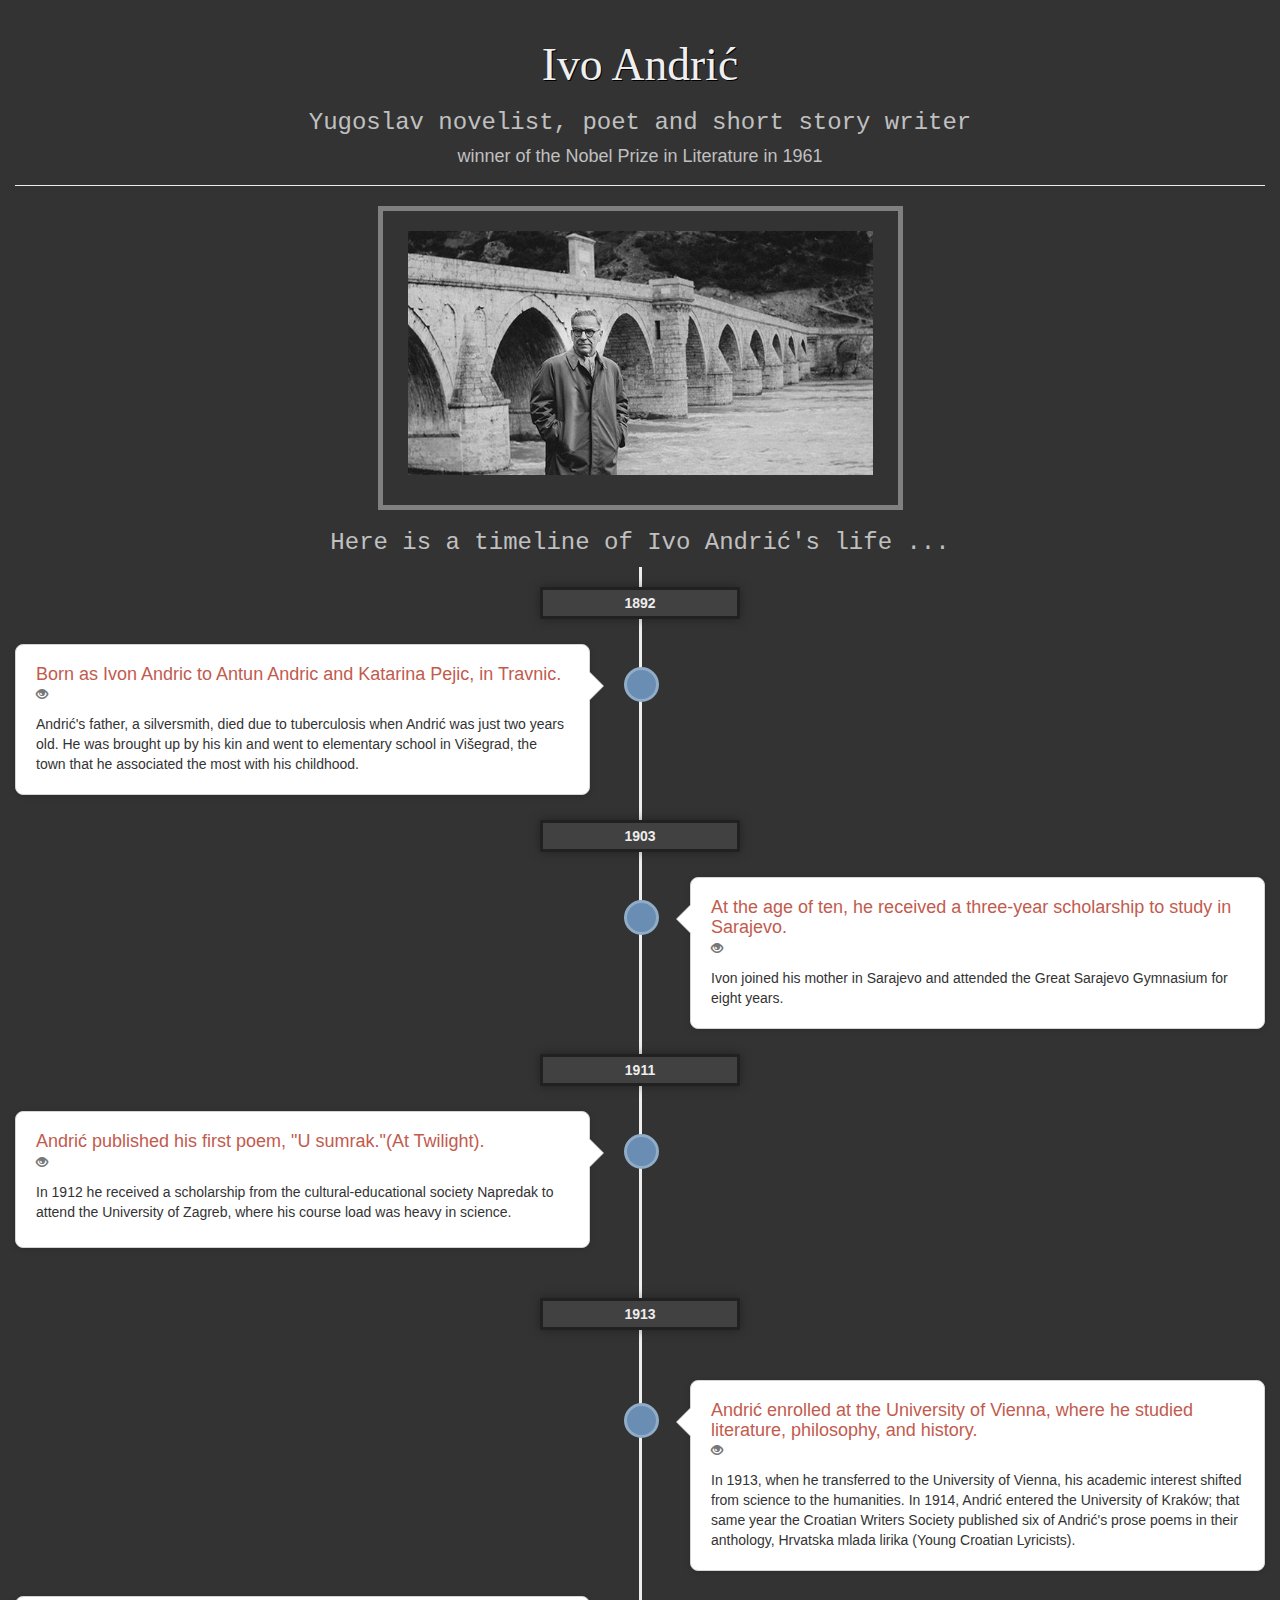
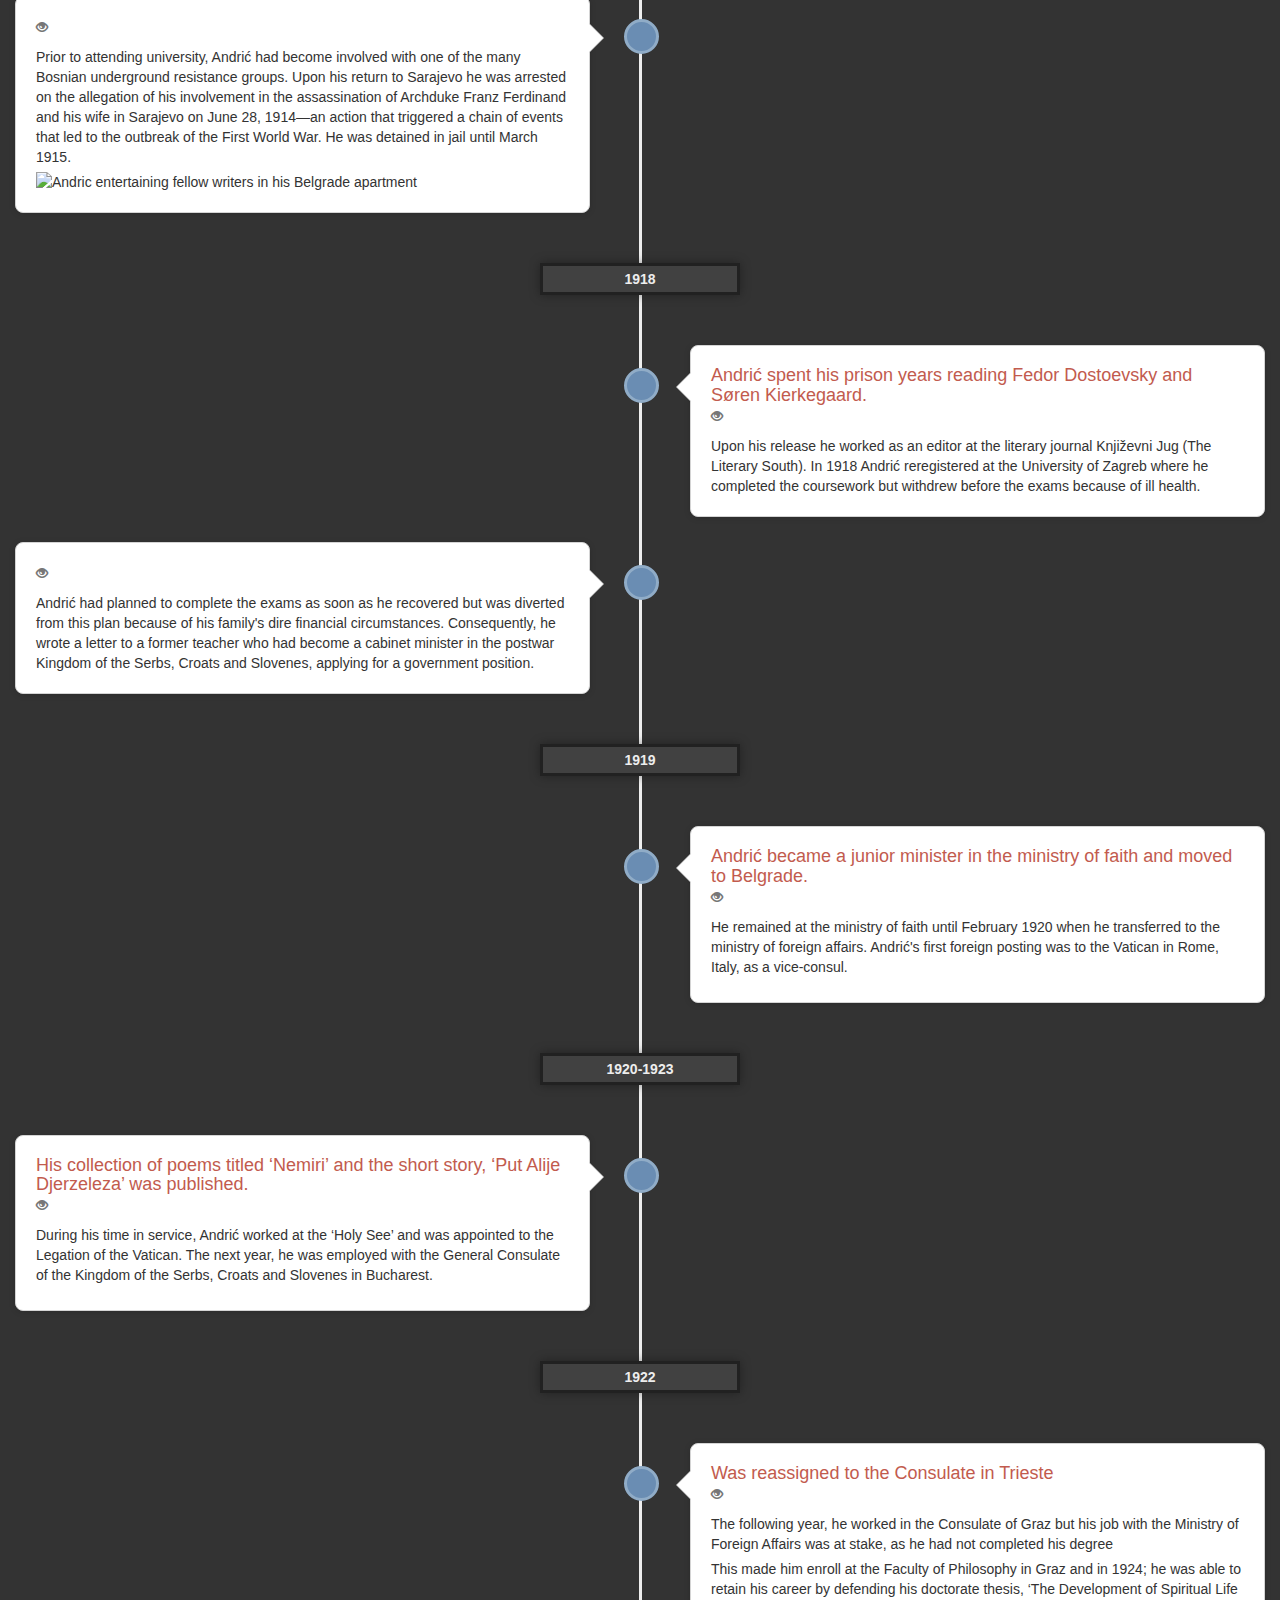
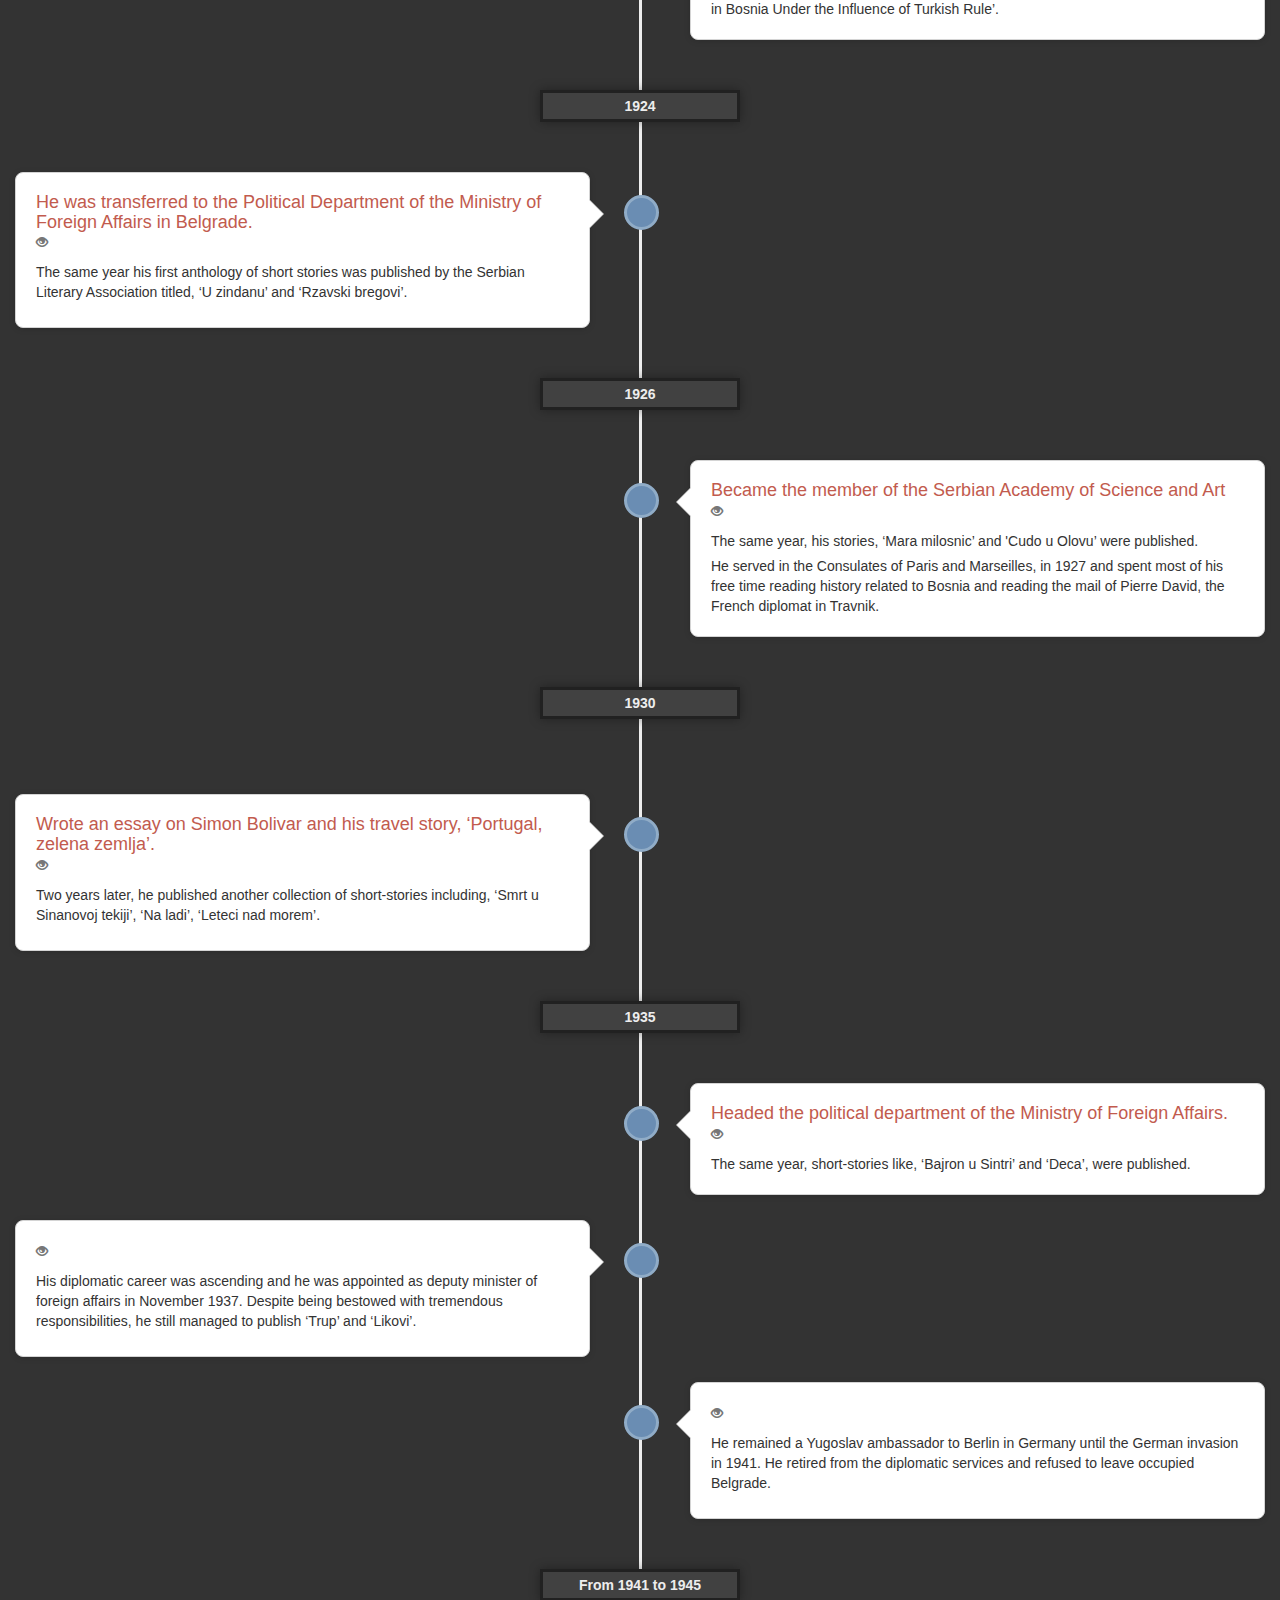
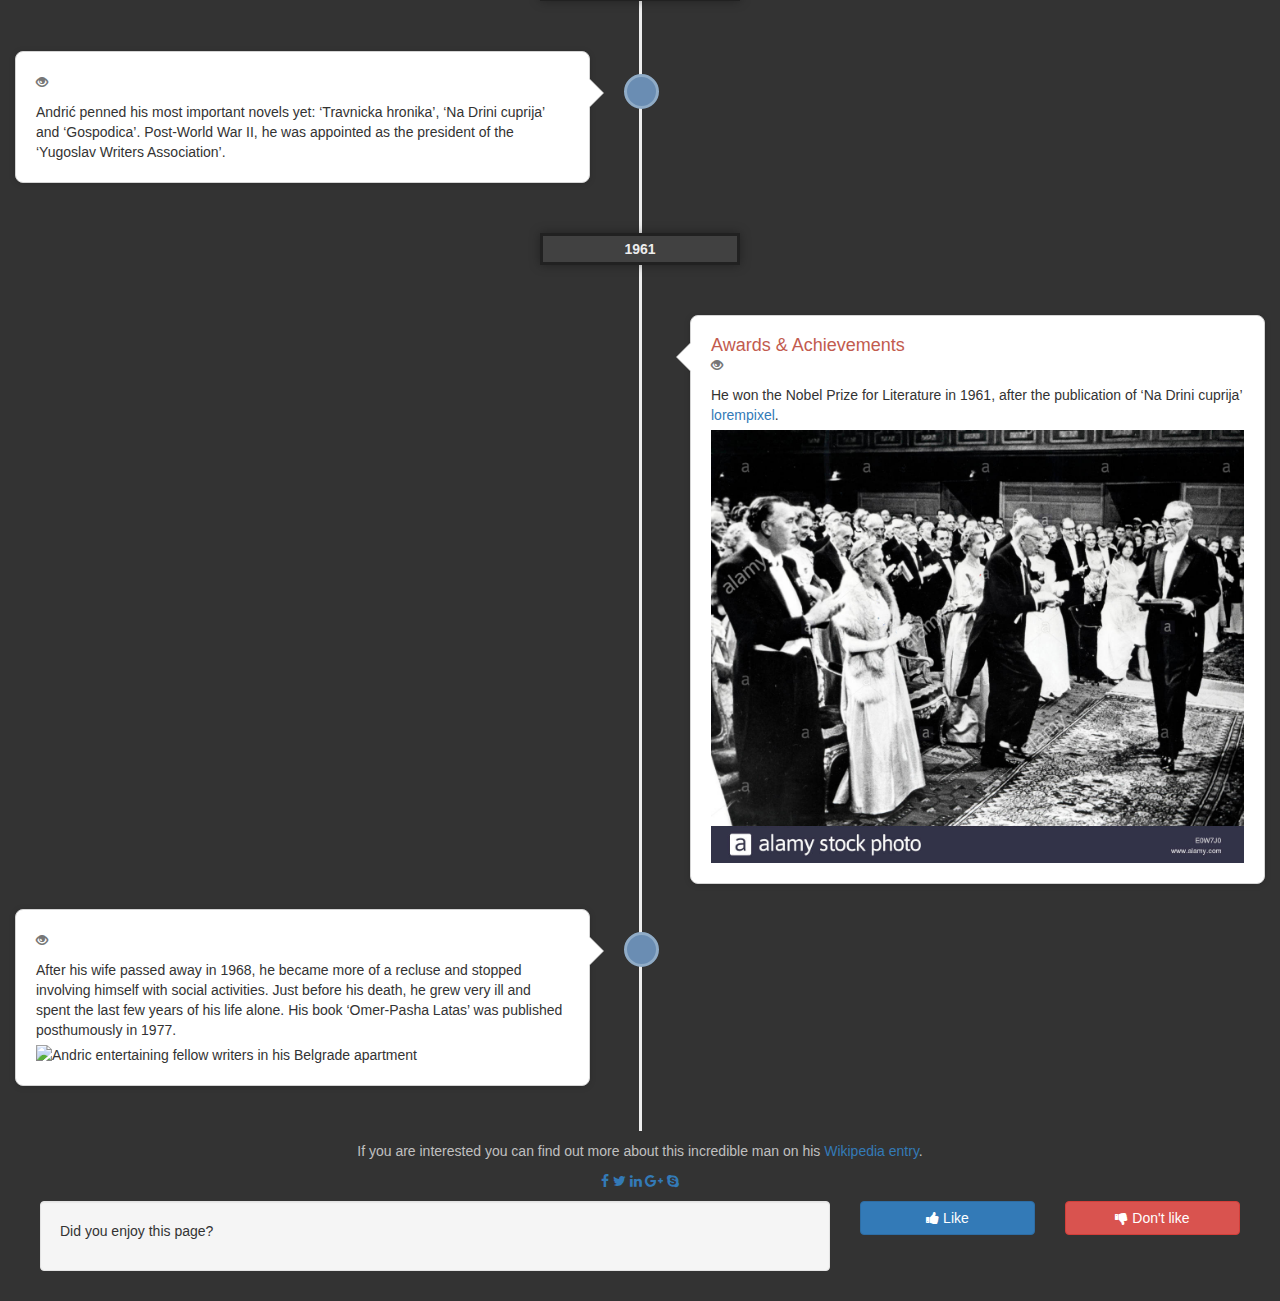
==== commit 13a34ce0: "Add social media icons in footer and class in header" ====
--- a/index.html
+++ b/index.html
@@ -13,20 +13,21 @@
 </head>
 <body>
     <div class="container-fluid">
-         <div class="">
-            <header>
-                <h1 class="text-center">Ivo Andric</h1>
-                <h3 class="text-center red-text">Yugoslav novelist, poet and short story writer</h3>
-                <p> winner of the Nobel Prize in Literature in 1961</p>
+            <header class="page-header">
+                <h1>Ivo Andrić</h1>
+                <h3 class="text-center">Yugoslav novelist, poet and short story writer</h3>
+                <h4 class="text-center"> winner of the Nobel Prize in Literature in 1961</h4>
             </header>
-             <div class="thumbnail">
+
+             <div class="header-wrapper">
                  <img class="img-responsive" src="css/Ivo-Andric-na-drini-cuprija-620x325.jpg" alt="">
                  <div>
-                     <p>Ivo Andric standing next to the Drini bridge.</p>
+                     <p><small>Ivo Andrić standing next to the Drini bridge.</small></p>
                  </div>
              </div>
-             <div class="content">
-                 <h3 class="text-center">Here is a timeline of Ivo Andric's life ...</h3>
+             <!--<div class="content">-->
+                 <h3 class="text-center">Here is a timeline of Ivo Andrić's life ...</h3>
+
                  <ul class="timeline">
                      <li><div class="tldate">1892</div></li>
                      <li>
@@ -76,11 +77,11 @@
                          <div class="tl-circ"></div>
                          <div class="timeline-panel">
                              <div class="tl-heading">
-                                 <h4>He enrolled at the University of Vienna, where he studied literature, philosophy, and history.</h4>
-                                 <p><small class="text-muted"><i class="glyphicon glyphicon-eye-open"></i></small></p>
-                             </div>
-                             <div class="tl-body">
-                                 <p> 1913, when he transferred to the University of Vienna, his academic interest shifted from science to the humanities. In 1914, Andrić entered the University of Kraków; that same year the Croatian Writers Society published six of Andrić's prose poems in their anthology, Hrvatska mlada lirika (Young Croatian Lyricists).</p>
+                                 <h4>Andrić enrolled at the University of Vienna, where he studied literature, philosophy, and history.</h4>
+                                 <p><small class="text-muted"><i class="glyphicon glyphicon-eye-open"></i></small></p>
+                             </div>
+                             <div class="tl-body">
+                                 <p>In 1913, when he transferred to the University of Vienna, his academic interest shifted from science to the humanities. In 1914, Andrić entered the University of Kraków; that same year the Croatian Writers Society published six of Andrić's prose poems in their anthology, Hrvatska mlada lirika (Young Croatian Lyricists).</p>
                              </div>
                          </div>
                      </li>
@@ -118,7 +119,7 @@
                          <div class="tl-circ"></div>
                          <div class="timeline-panel">
                              <div class="tl-heading">
-                                 <h4> </h4>
+                                 <h4></h4>
                                  <p><small class="text-muted"><i class="glyphicon glyphicon-eye-open"></i></small></p>
                              </div>
                              <div class="tl-body">
@@ -142,43 +143,141 @@
                              </div>
                          </div>
                      </li>
-
                      <li>
                      <li><div class="tldate">1920-1923</div></li>
                      <li>
-
                      <li class="">
                          <div class="tl-circ"></div>
                          <div class="timeline-panel">
                              <div class="tl-heading">
-                                 <h4>his collection of poems titled ‘Nemiri’ and the short story, ‘Put Alije Djerzeleza’ was published.</h4>
-                                 <p><small class="text-muted"><i class="glyphicon glyphicon-time"></i></small></p>
-                             </div>
-                             <div class="tl-body">
-                                 <p>During his time in service, he worked at the ‘Holy See’ and was appointed to the Legation of the Vatican. The next year, he was employed with the General Consulate of the Kingdom of the Serbs, Croats and Slovenes in Bucharest.</p>
-                                 </p>
-                             </div>
-                         </div>
-                     </li>
-
+                                 <h4>His collection of poems titled ‘Nemiri’ and the short story, ‘Put Alije Djerzeleza’ was published.</h4>
+                                 <p><small class="text-muted"><i class="glyphicon glyphicon-eye-open"></i></small></p>
+                             </div>
+                             <div class="tl-body">
+                                 <p>During his time in service, Andrić worked at the ‘Holy See’ and was appointed to the Legation of the Vatican. The next year, he was employed with the General Consulate of the Kingdom of the Serbs, Croats and Slovenes in Bucharest.</p>
+                                 </p>
+                                 <a href="http://www.thefamouspeople.com/profiles/ivo-andric-4293.php"></a>
+                             </div>
+                         </div>
+                     </li>
                      <li>
                      <li><div class="tldate">1922</div></li>
                      <li>
-
-                     <li class="timeline-inverted">
-                         <div class="tl-circ"></div>
-                         <div class="timeline-panel">
-                             <div class="tl-heading">
-                                 <h4>he was reassigned to the Consulate in Trieste </h4>
-                                 <p><small class="text-muted"><i class="glyphicon glyphicon-eye-open"></i></small></p>
-                             </div>
-                             <div class="tl-body">
-                                 <p>and the following year, he worked in the Consulate of Graz but his job with the Ministry of Foreign Affairs was at stake, as he had not completed his degree</p>
-                                 </p>
-                             </div>
-                         </div>
-                     </li>
-
+                     <li class="timeline-inverted">
+                         <div class="tl-circ"></div>
+                         <div class="timeline-panel">
+                             <div class="tl-heading">
+                                 <h4>Was reassigned to the Consulate in Trieste </h4>
+                                 <p><small class="text-muted"><i class="glyphicon glyphicon-eye-open"></i></small></p>
+                             </div>
+                             <div class="tl-body">
+                                 <p>The following year, he worked in the Consulate of Graz but his job with the Ministry of Foreign Affairs was at stake, as he had not completed his degree</p>
+                                 </p>
+                                 <p>This made him enroll at the Faculty of Philosophy in Graz and in 1924; he was able to retain his career by defending his doctorate thesis, ‘The Development of Spiritual Life in Bosnia Under the Influence of Turkish Rule’.</p>
+
+                             </div>
+                         </div>
+                     </li>
+
+                     <li>
+                     <li><div class="tldate">1924</div></li>
+                     <li>
+
+                     <li>
+                         <div class="tl-circ"></div>
+                         <div class="timeline-panel">
+                             <div class="tl-heading">
+                                 <h4>He was transferred to the Political Department of the Ministry of Foreign Affairs in Belgrade.</h4>
+                                 <p><small class="text-muted"><i class="glyphicon glyphicon-eye-open"></i></small></p>
+                             </div>
+                             <div class="tl-body">
+                                 <p>The same year his first anthology of short stories was published by the Serbian Literary Association titled, ‘U zindanu’ and ‘Rzavski bregovi’.</p>
+                                 </p>
+                             </div>
+                         </div>
+                     </li>
+
+                     <li>
+                     <li><div class="tldate">1926</div></li>
+                     <li>
+                     <li class="timeline-inverted">
+                         <div class="tl-circ"></div>
+                         <div class="timeline-panel">
+                             <div class="tl-heading">
+                                 <h4>Became the member of the Serbian Academy of Science and Art</h4>
+                                 <p><small class="text-muted"><i class="glyphicon glyphicon-eye-open"></i></small></p>
+                             </div>
+                             <div class="tl-body">
+                                 <p>The same year, his stories, ‘Mara milosnic’ and 'Cudo u Olovu’ were published.</p>
+                                 </p>
+                                 <p>He served in the Consulates of Paris and Marseilles, in 1927 and spent most of his free time reading history related to Bosnia and reading the mail of Pierre David, the French diplomat in Travnik.</p>
+                             </div>
+                         </div>
+                     </li>
+
+
+                     <li>
+                     <li><div class="tldate">1930</div></li>
+                     <li>
+                     <li>
+                     <li>
+
+                         <div class="tl-circ"></div>
+                         <div class="timeline-panel">
+                             <div class="tl-heading">
+                                 <h4>Wrote an essay on Simon Bolivar and his travel story, ‘Portugal, zelena zemlja’.</h4>
+                                 <p><small class="text-muted"><i class="glyphicon glyphicon-eye-open"></i></small></p>
+                             </div>
+                             <div class="tl-body">
+                                 <p>Two years later, he published another collection of short-stories including, ‘Smrt u Sinanovoj tekiji’, ‘Na ladi’, ‘Leteci nad morem’.</p>
+                                 </p>
+                             </div>
+                         </div>
+                     </li>
+                     <li>
+                     <li><div class="tldate">1935</div></li>
+                     <li>
+                     <li class="timeline-inverted">
+                         <div class="tl-circ"></div>
+                         <div class="timeline-panel">
+                             <div class="tl-heading">
+                                 <h4>Headed the political department of the Ministry of Foreign Affairs. </h4>
+                                 <p><small class="text-muted"><i class="glyphicon glyphicon-eye-open"></i></small></p>
+                             </div>
+                             <div class="tl-body">
+                                 <p>The same year, short-stories like, ‘Bajron u Sintri’ and ‘Deca’, were published.</p>
+                             </div>
+                         </div>
+                     </li>
+                     <li>
+                         <div class="tl-circ"></div>
+                         <div class="timeline-panel">
+                             <div class="tl-heading">
+                                 <!--<h4></h4>-->
+                                 <p><small class="text-muted"><i class="glyphicon glyphicon-eye-open"></i></small></p>
+                             </div>
+                             <div class="tl-body">
+                                 <p>His diplomatic career was ascending and he was appointed as deputy minister of foreign affairs in November 1937. Despite being bestowed with tremendous responsibilities, he still managed to publish ‘Trup’ and ‘Likovi’.</p>
+                                 </p>
+                             </div>
+                         </div>
+                     </li>
+                     <li class="timeline-inverted">
+                         <div class="tl-circ"></div>
+                         <div class="timeline-panel">
+                             <div class="tl-heading">
+                                 <!--<h4></h4>-->
+                                 <p><small class="text-muted"><i class="glyphicon glyphicon-eye-open"></i></small></p>
+                             </div>
+                             <div class="tl-body">
+                                 <p> He remained a Yugoslav ambassador to Berlin in Germany until the German invasion in 1941. He retired from the diplomatic services and refused to leave occupied Belgrade.</p>
+                                 </p>
+                             </div>
+                         </div>
+                     </li>
+                     <li>
+                     <li><div class="tldate">From 1941 to 1945</div></li>
+                     <li>
                      <li>
                          <div class="tl-circ"></div>
                          <div class="timeline-panel">
@@ -187,143 +286,13 @@
                                  <p><small class="text-muted"><i class="glyphicon glyphicon-eye-open"></i></small></p>
                              </div>
                              <div class="tl-body">
-                                 <p>This made him enroll at the Faculty of Philosophy in Graz and in 1924; he was able to retain his career by defending his doctorate thesis, ‘The Development of Spiritual Life in Bosnia Under the Influence of Turkish Rule’.</p>
-                                 </p>
-                             </div>
-                         </div>
-                     </li>
-
-                     <li>
-                     <li><div class="tldate">1924</div></li>
-                     <li>
-
-                     <li class="timeline-inverted">
-                         <div class="tl-circ"></div>
-                         <div class="timeline-panel">
-                             <div class="tl-heading">
-                                 <h4>he was transferred to the Political Department of the Ministry of Foreign Affairs in Belgrade.</h4>
-                                 <p><small class="text-muted"><i class="glyphicon glyphicon-eye-open"></i></small></p>
-                             </div>
-                             <div class="tl-body">
-                                 <p>The same year his first anthology of short stories was published by the Serbian Literary Association titled, ‘U zindanu’ and ‘Rzavski bregovi’.</p>
-                                 </p>
-                             </div>
-                         </div>
-                     </li>
-
-                     <li>
-                     <li><div class="tldate">1926</div></li>
-                     <li>
-
-                     <li>
-                         <div class="tl-circ"></div>
-                         <div class="timeline-panel">
-                             <div class="tl-heading">
-                                 <h4>he became the member of the Serbian Academy of Science and Art</h4>
-                                 <p><small class="text-muted"><i class="glyphicon glyphicon-eye-open"></i></small></p>
-                             </div>
-                             <div class="tl-body">
-                                 <p>and the same year, his stories, ‘Mara milosnic’ and 'Cudo u Olovu’ were published.</p>
-                                 </p>
-                             </div>
-                         </div>
-                     </li>
-
-                     <li class="timeline-inverted">
-                         <div class="tl-circ"></div>
-                         <div class="timeline-panel">
-                             <div class="tl-heading">
-                                 <h4></h4>
-                                 <p><small class="text-muted"><i class="glyphicon glyphicon-eye-open"></i></small></p>
-                             </div>
-                             <div class="tl-body">
-                                 <p>He served in the Consulates of Paris and Marseilles, in 1927 and spent most of his free time reading history related to Bosnia and reading the mail of Pierre David, the French diplomat in Travnik.</p>
-                                 </p>
-                             </div>
-                         </div>
-                     </li>
-
-                     <li>
-                     <li><div class="tldate">1930</div></li>
-                     <li>
-
-                     <li>
-                         <div class="tl-circ"></div>
-                         <div class="timeline-panel">
-                             <div class="tl-heading">
-                                 <h4>he wrote an essay on Simon Bolivar and his travel story, ‘Portugal, zelena zemlja’.</h4>
-                                 <p><small class="text-muted"><i class="glyphicon glyphicon-eye-open"></i></small></p>
-                             </div>
-                             <div class="tl-body">
-                                 <p>Two years later, he published another collection of short-stories including, ‘Smrt u Sinanovoj tekiji’, ‘Na ladi’, ‘Leteci nad morem’.</p>
-                                 </p>
-                             </div>
-                         </div>
-                     </li>
-                     <li>
-                     <li><div class="tldate">1935</div></li>
-                     <li>
-
-                     <li class="timeline-inverted">
-                         <div class="tl-circ"></div>
-                         <div class="timeline-panel">
-                             <div class="tl-heading">
-                                 <h4>he headed the political department of the Ministry of Foreign Affairs. </h4>
-                                 <p><small class="text-muted"><i class="glyphicon glyphicon-eye-open"></i></small></p>
-                             </div>
-                             <div class="tl-body">
-                                 <p>The same year, short-stories like, ‘Bajron u Sintri’ and ‘Deca’, were published.</p>
-                             </div>
-                         </div>
-                     </li>
-
-
-                     <li>
-                         <div class="tl-circ"></div>
-                         <div class="timeline-panel">
-                             <div class="tl-heading">
-                                 <!--<h4></h4>-->
-                                 <p><small class="text-muted"><i class="glyphicon glyphicon-eye-open"></i></small></p>
-                             </div>
-                             <div class="tl-body">
-
-                                 <p>His diplomatic career was ascending and he was appointed as deputy minister of foreign affairs in November 1937. Despite being bestowed with tremendous responsibilities, he still managed to publish ‘Trup’ and ‘Likovi’.</p>
-                                 </p>
-                             </div>
-                         </div>
-                     </li>
-
-                     <li class="timeline-inverted">
-                         <div class="tl-circ"></div>
-                         <div class="timeline-panel">
-                             <div class="tl-heading">
-                                 <!--<h4></h4>-->
-                                 <p><small class="text-muted"><i class="glyphicon glyphicon-eye-open"></i></small></p>
-                             </div>
-                             <div class="tl-body">
-
-                                 <p> He remained a Yugoslav ambassador to Berlin in Germany until the German invasion in 1941. He retired from the diplomatic services and refused to leave occupied Belgrade.</p>
-                                 </p>
-                             </div>
-                         </div>
-                     </li>
-
-                     <li>
-                     <li><div class="tldate">From 1941 to 1945</div></li>
-                     <li>
-
-                     <li>
-                         <div class="tl-circ"></div>
-                         <div class="timeline-panel">
-                             <div class="tl-heading">
-                                 <h4></h4>
-                                 <p><small class="text-muted"><i class="glyphicon glyphicon-eye-open"></i></small></p>
-                             </div>
-                             <div class="tl-body">
-                                 <p>he penned his most important novels yet: ‘Travnicka hronika’, ‘Na Drini cuprija’ and ‘Gospodica’. Post-World War II, he was appointed as the president of the ‘Yugoslav Writers Association’.</p>
-                             </div>
-                         </div>
-                     </li>
+                                 <p>Andrić penned his most important novels yet: ‘Travnicka hronika’, ‘Na Drini cuprija’ and ‘Gospodica’. Post-World War II, he was appointed as the president of the ‘Yugoslav Writers Association’.</p>
+                             </div>
+                         </div>
+                     </li>
+                     <li>
+                     <li><div class="tldate">1961</div></li>
+                     <li>
                      <li class="timeline-inverted">
                          <div class="timeline-panel">
                              <div class="tl-heading">
@@ -332,15 +301,12 @@
                              </div>
                              <div class="tl-body">
                                  <p>He won the Nobel Prize for Literature in 1961, after the publication of ‘Na Drini cuprija’ <a href="http://lorempixel.com/">lorempixel</a>.</p>
-
                                  <p><img class="img-responsive" src="css/dr-ivo-andric-receives-nobel-prize-E0W7J0.jpg" alt="Andric entertaining fellow writers in his Belgrade apartment"></p>
                              </div>
                          </div>
                      </li>
 
-
-
-                     <li class="timeline-inverted">
+                     <li class="">
                          <div class="tl-circ"></div>
                          <div class="timeline-panel">
                              <div class="tl-heading">
@@ -350,38 +316,31 @@
                              <div class="tl-body">
                                  <p>After his wife passed away in 1968, he became more of a recluse and stopped involving himself with social activities. Just before his death, he grew very ill and spent the last few years of his life alone.
                                      His book ‘Omer-Pasha Latas’ was published posthumously in 1977.</p>
-                             </div>
-                         </div>
-                     </li>
-
-
-
-                     <li class="timeline-inverted">
-                         <div class="timeline-panel">
-                             <div class="tl-heading">
-                                 <h4>Awards & Achievements</h4>
-                                 <p><small class="text-muted"><i class="glyphicon glyphicon-eye-open"></i></small></p>
-                             </div>
-                             <div class="tl-body">
-                                 <p>He won the Nobel Prize for Literature in 1961, after the publication of ‘Na Drini cuprija’ <a href="http://lorempixel.com/">lorempixel</a>.</p>
-
                                  <p><img class="img-responsive" src="css/Andric.jpg" alt="Andric entertaining fellow writers in his Belgrade apartment"></p>
-                             </div>
-                         </div>
-                     </li>
-
-
-                 <p class="red-text silver-background">If you are interested you can find more about his life and read his books <a href="#">here</a> .</p>
-            <div class="box"></div>
-        <div class="row" id="footer">
-            <div class="col-xs-8"></div>
-            <div class="col-xs-2"><button class="btn btn-block btn-primary"><i class="fa fa-thumbs-up"></i>&nbsp;Like</button>
-            </div>
-            <div class="col-xs-2"><button class="btn btn-block btn-danger"><i class="fa fa-thumbs-down"></i>&nbsp;Don't like</button>
-            </div>
-
-        </div>
-    </div>
-
+
+                             </div>
+                         </div>
+                     </li>
+                 </ul>
+         </div>
+             <p class="footnote text-center">If you are interested you can find out more about this incredible man on his <a href="https://en.wikipedia.org/wiki/Ivo_Andri%C4%87">Wikipedia entry</a>.</p>
+    <footer class="footer">
+        <div class="container text-center">
+            <a href="#"><i class="fa fa-facebook"></i></a>
+            <a href="#"><i class="fa fa-twitter"></i></a>
+            <a href="#"><i class="fa fa-linkedin"></i></a>
+            <a href="#"><i class="fa fa-google-plus"></i></a>
+            <a href="#"><i class="fa fa-skype"></i></a>
+        </div><!--End container-->
+    </footer><!--End footer 2-->
+
+    <div class="box"></div>
+             <div class="row" id="footer">
+                 <div class="col-xs-8"><div class="well"><p>Did you enjoy this page?</p></div></div>
+                 <div class="col-xs-2"><button class="btn btn-block btn-primary"><i class="fa fa-thumbs-up"></i>&nbsp;Like</button>
+                 </div>
+                 <div class="col-xs-2"><button class="btn btn-block btn-danger"><i class="fa fa-thumbs-down"></i>&nbsp;Don't like</button>
+                 </div>
+             </div>
 </body>
 </html>--- a/css/style.css
+++ b/css/style.css
@@ -8,20 +8,25 @@
     color: silver;
     font-family: monospace;
 }
-
-
-
-.thumbnail {
+h4 {
+    color: silver;
+    font-family: "HelveticaNeue-Light", "Helvetica Neue Light", "Helvetica Neue", sans-serif;
+}
+
+
+.header-wrapper {
     border: 5px solid  gray;
-    /*max-width: 70%;*/
-    /*position: center;*/
-    margin-left: 110px;
-    margin-right: 110px;
-
-    /*max-width: 750px;*/
-    /*position: center;*/
-}
-
+    max-width: 525px;
+    padding-top: 20px;
+    padding-left: 25px;
+    padding-right: 25px;
+    margin-left: auto;
+    margin-right: auto;
+
+}
+ .footnote {
+     color: silver;
+ }
 
 #footer {
     padding: 10px 40px 10px 40px;
@@ -29,8 +34,7 @@
 }
 
 
-
-
+/** main structure **/
 
 body { background: #333; }
 
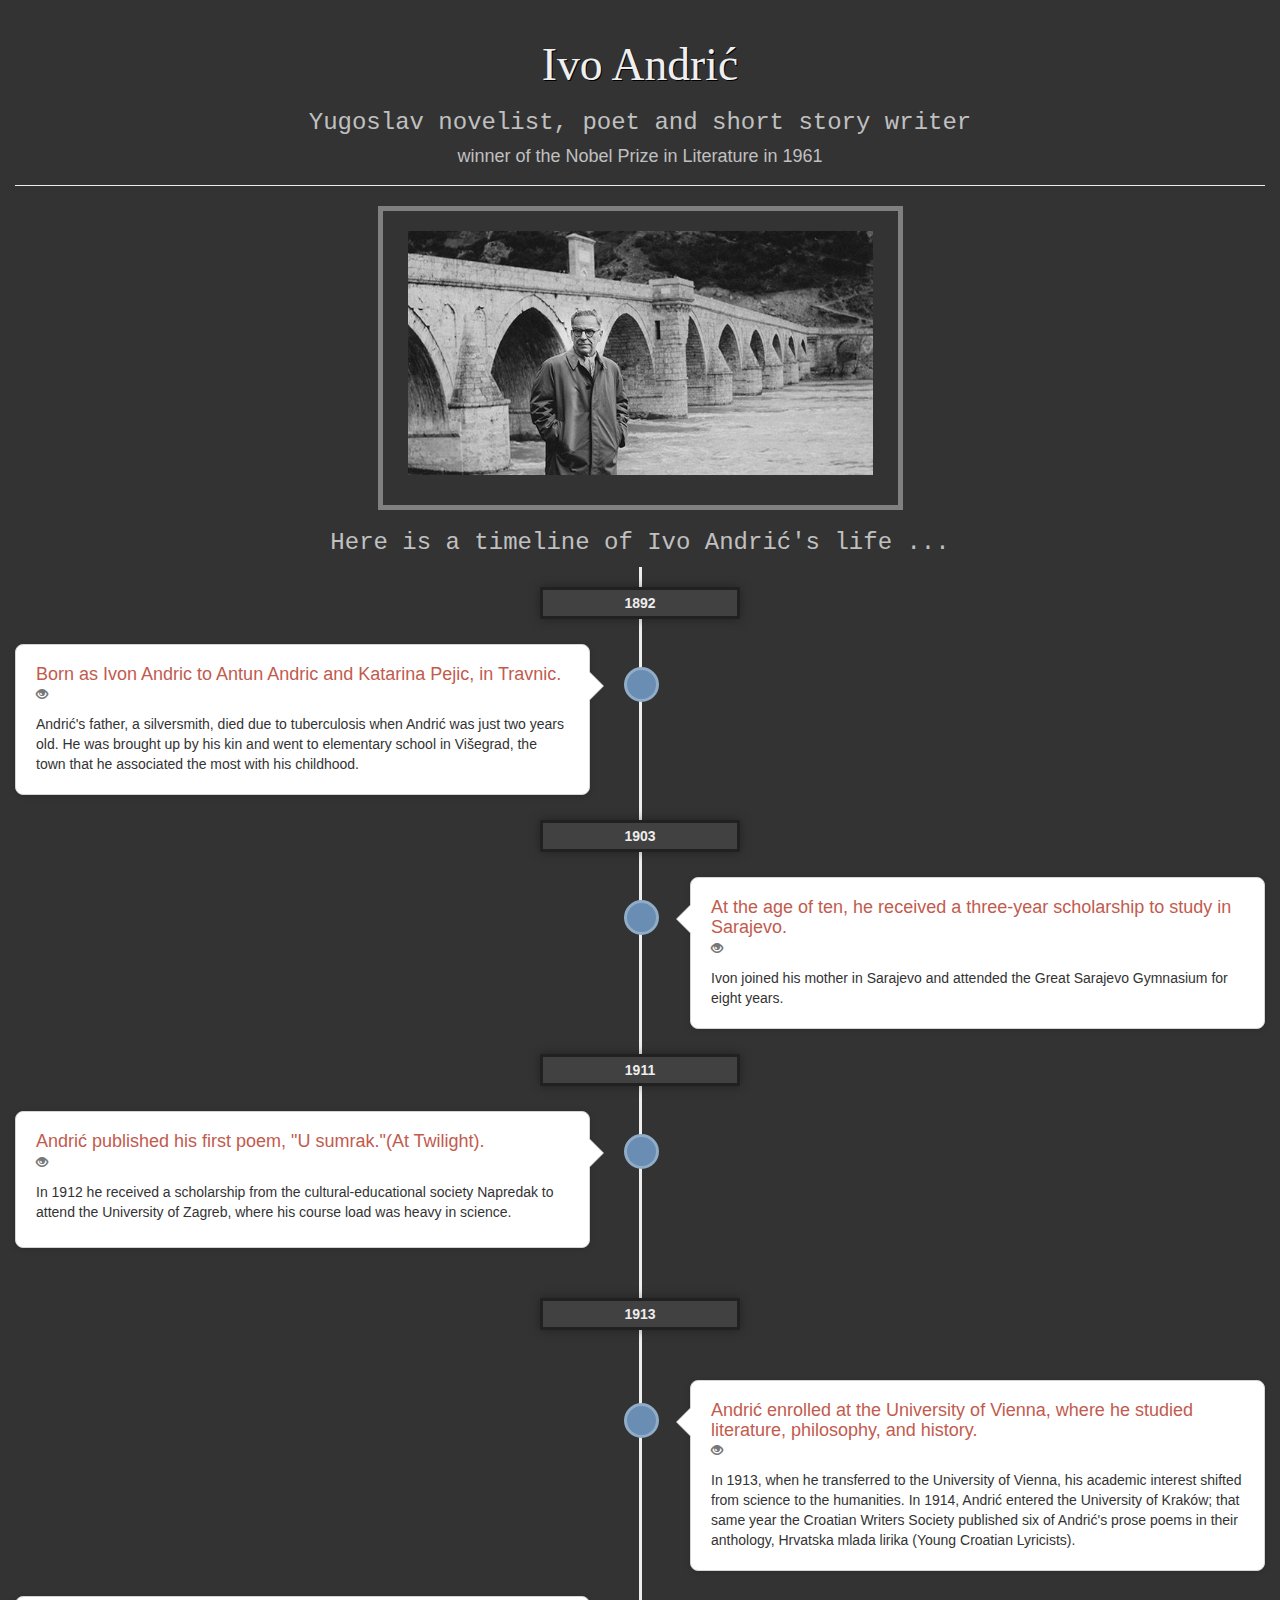
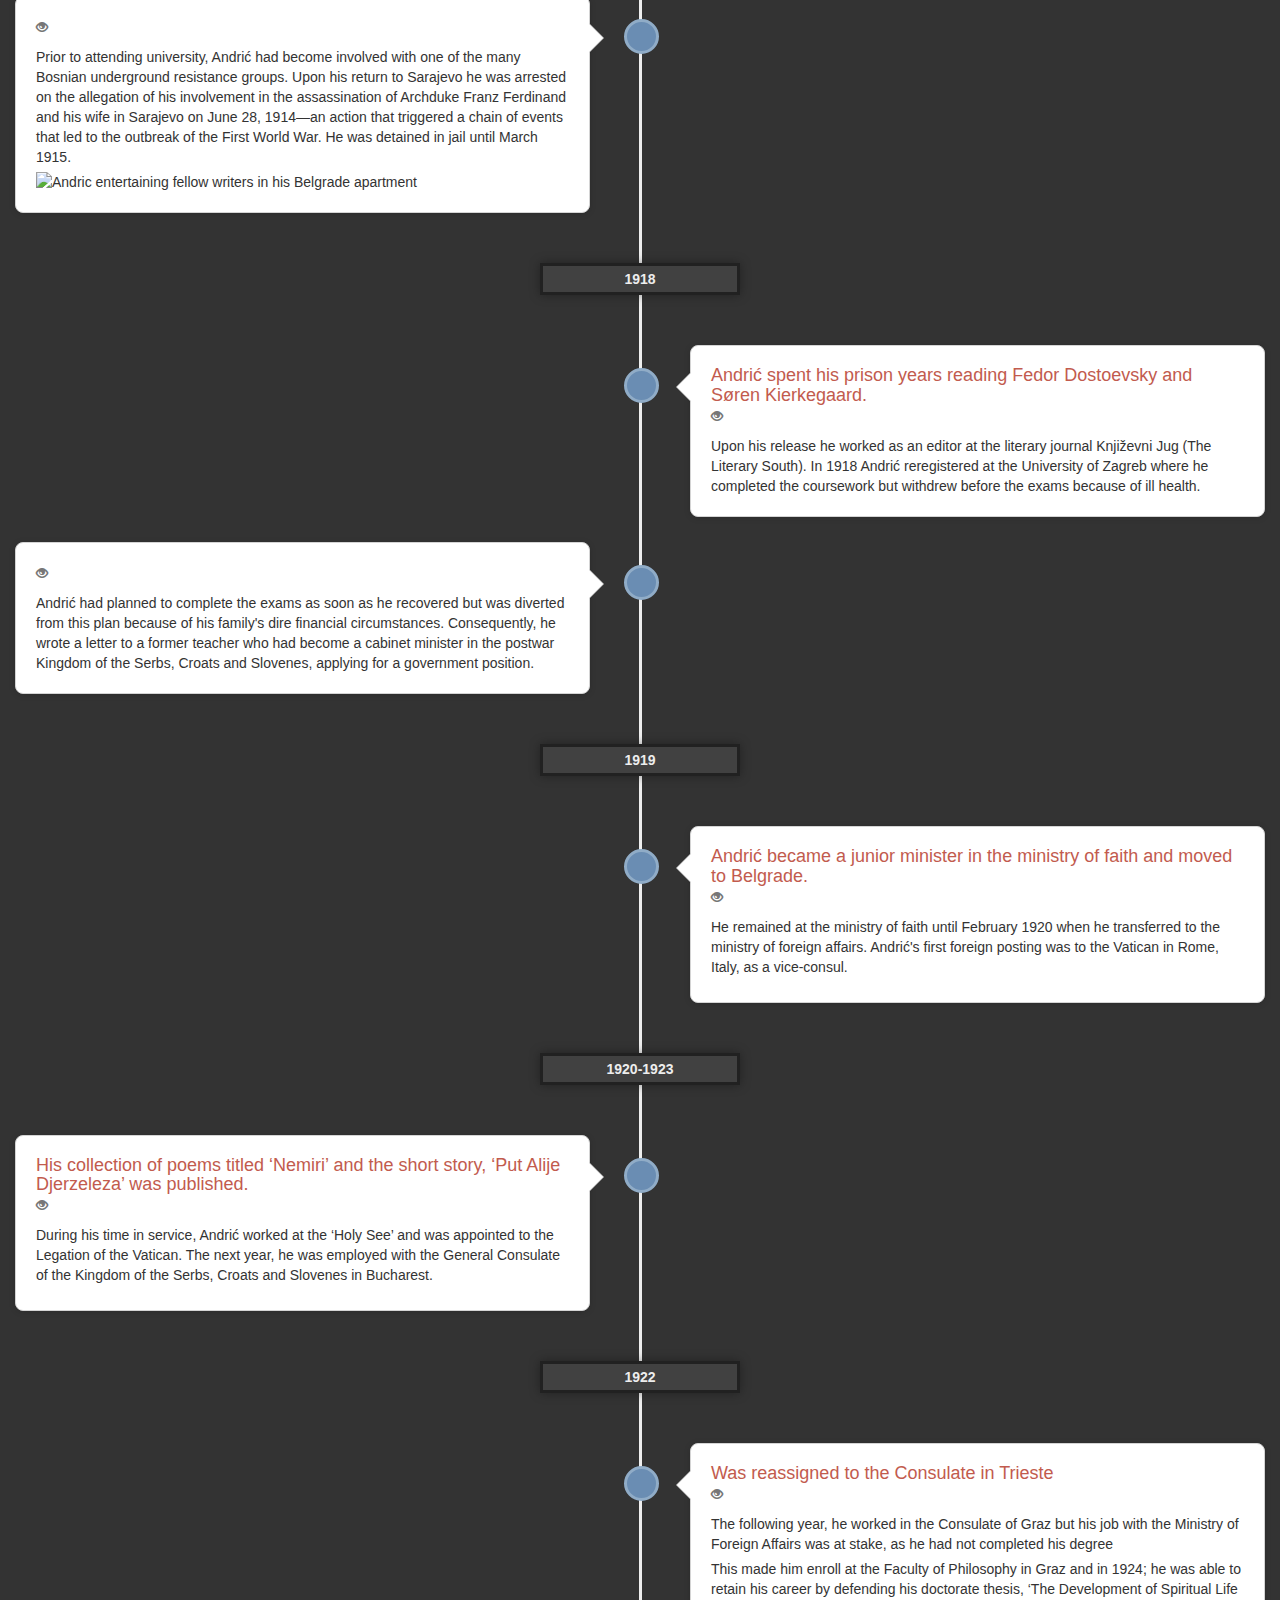
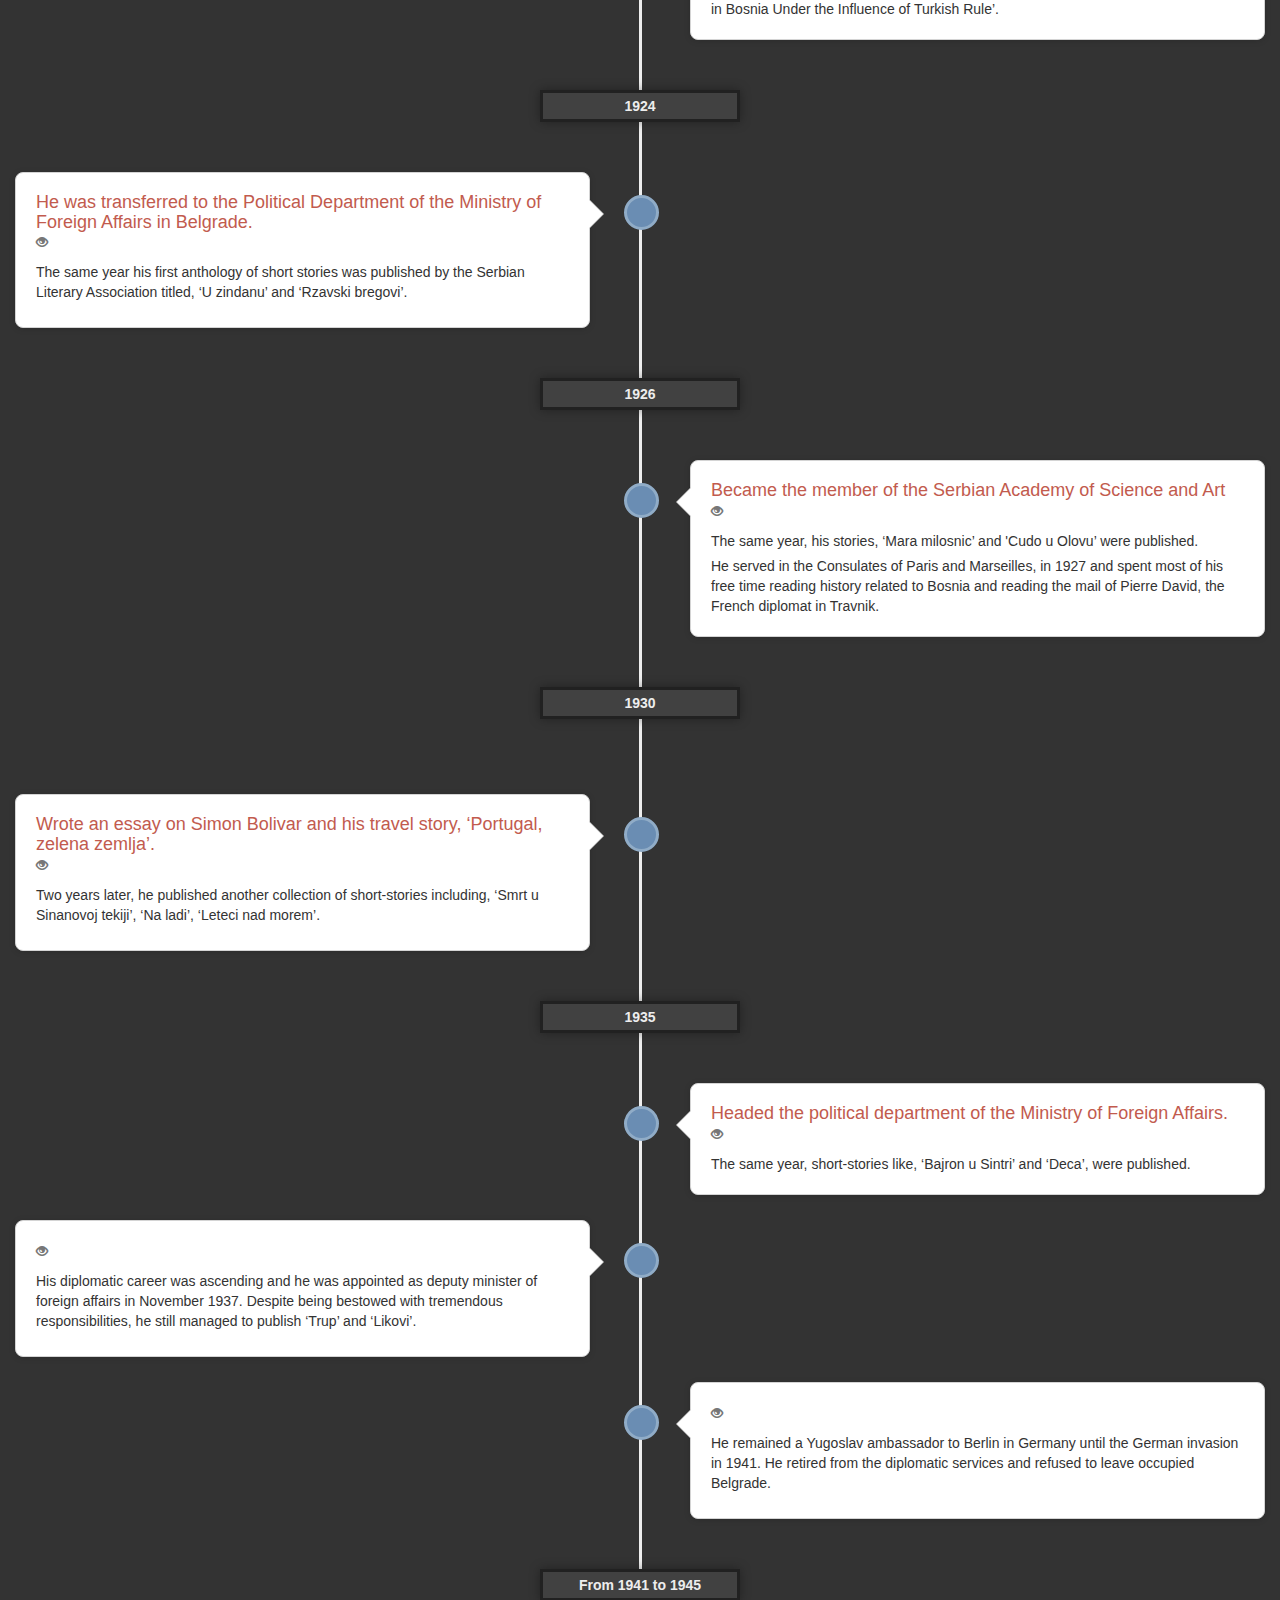
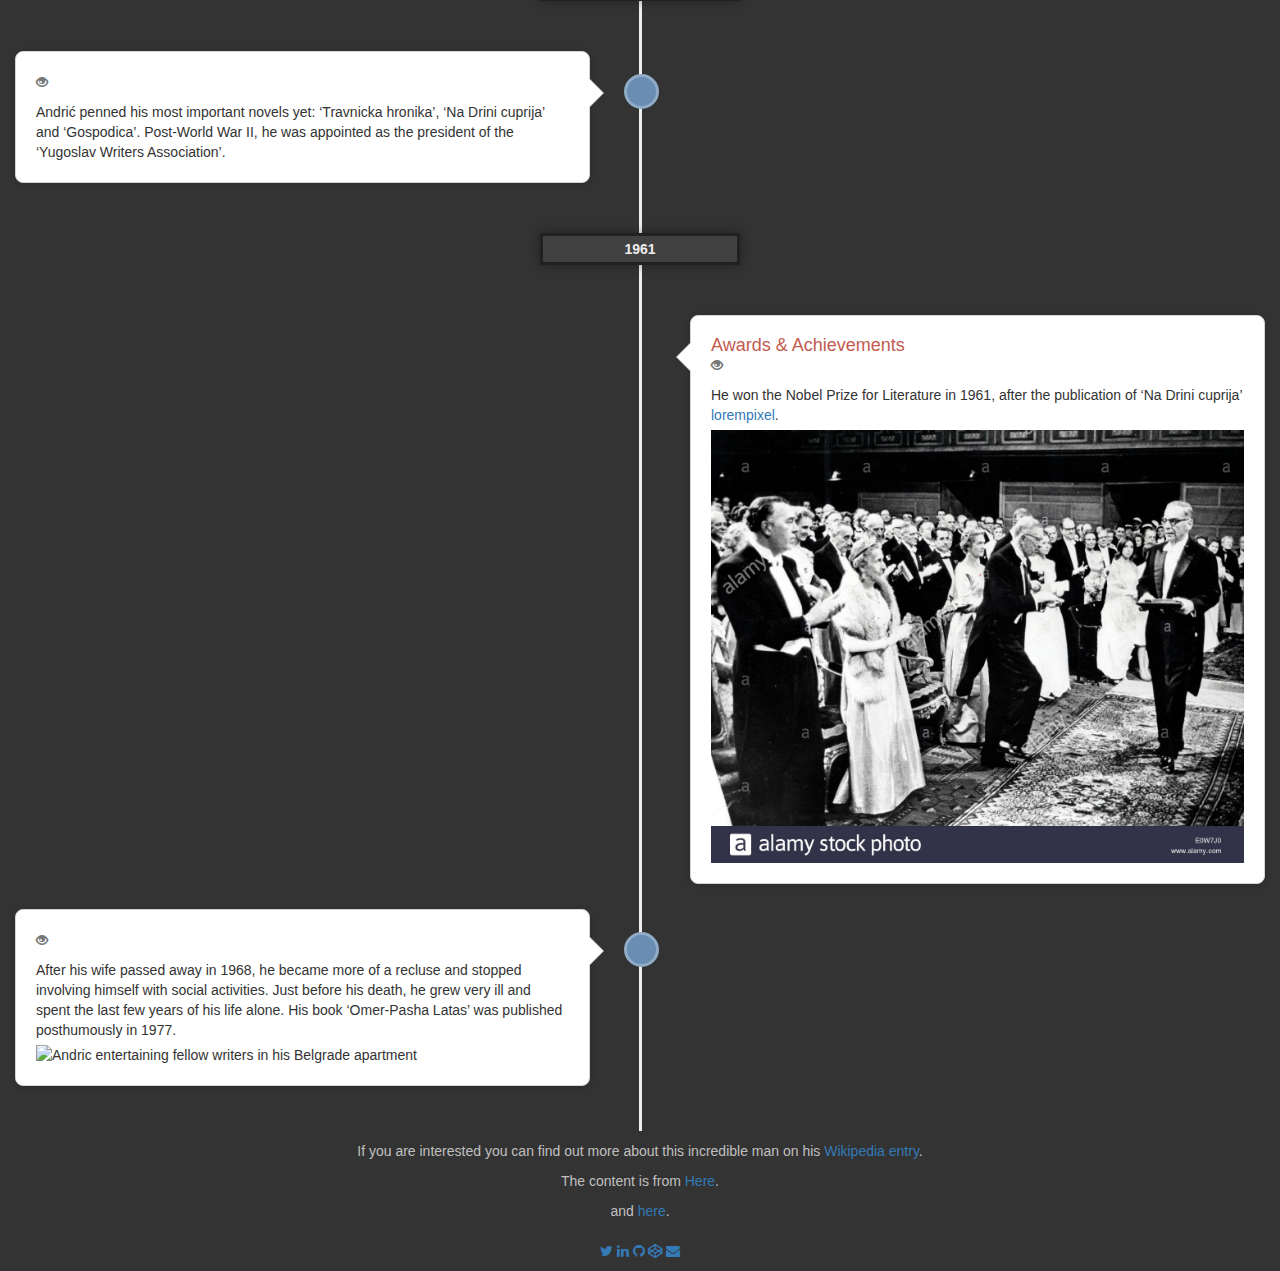
==== commit 29d458a6: "Merge pull request #9 from onetoughcookie226/development" ====
--- a/index.html
+++ b/index.html
@@ -323,24 +323,23 @@
                      </li>
                  </ul>
          </div>
-             <p class="footnote text-center">If you are interested you can find out more about this incredible man on his <a href="https://en.wikipedia.org/wiki/Ivo_Andri%C4%87">Wikipedia entry</a>.</p>
-    <footer class="footer">
-        <div class="container text-center">
-            <a href="#"><i class="fa fa-facebook"></i></a>
-            <a href="#"><i class="fa fa-twitter"></i></a>
-            <a href="#"><i class="fa fa-linkedin"></i></a>
-            <a href="#"><i class="fa fa-google-plus"></i></a>
-            <a href="#"><i class="fa fa-skype"></i></a>
-        </div><!--End container-->
-    </footer><!--End footer 2-->
-
-    <div class="box"></div>
+        <div class="row">
+            <p class="footnote text-center">If you are interested you can find out more about this incredible man on his <a href="https://en.wikipedia.org/wiki/Ivo_Andri%C4%87" target="_blank">Wikipedia entry</a>.</p>
+            <p class="footnote text-center">The content is from <a href="http://www.encyclopedia.com/people/literature-and-arts/russian-and-eastern-european-literature-biographies/ivo-andric" target="_blank">Here</a>.</p>
+            <p class="footnote text-center">and <a href="http://www.thefamouspeople.com/profiles/ivo-andric-4293.php" target="_blank">here</a>.</p>
+
+        </div>
+    <!--<div class="box"></div>-->
              <div class="row" id="footer">
-                 <div class="col-xs-8"><div class="well"><p>Did you enjoy this page?</p></div></div>
-                 <div class="col-xs-2"><button class="btn btn-block btn-primary"><i class="fa fa-thumbs-up"></i>&nbsp;Like</button>
-                 </div>
-                 <div class="col-xs-2"><button class="btn btn-block btn-danger"><i class="fa fa-thumbs-down"></i>&nbsp;Don't like</button>
-                 </div>
+                 <footer class="footer">
+                     <div class="container text-center">
+                         <a href="https://twitter.com/onetoughcooki22" target="_blank" title="Twitter"><i class="fa fa-twitter"></i></a>
+                         <a href="https://nl.linkedin.com/in/baharehamali" target="_blank" title="Linkedin"><i class="fa fa-linkedin"></i></a>
+                         <a href="https://github.com/onetoughcookie226"  target="_blank" title="Github"><i class="fa fa-github"></i></a>
+                         <a href="https://codepen.io/OneToughCookie226" target="_blank" title="Codepen"><i class="fa fa-codepen"></i></a>
+                         <a href="mailto:onetoughcookie226@gmail.com" target="_blank" title="Email"><i class="fa fa-envelope"></i></a>
+                     </div><!--End container-->
+                 </footer><!--End footer 2-->
              </div>
 </body>
 </html>